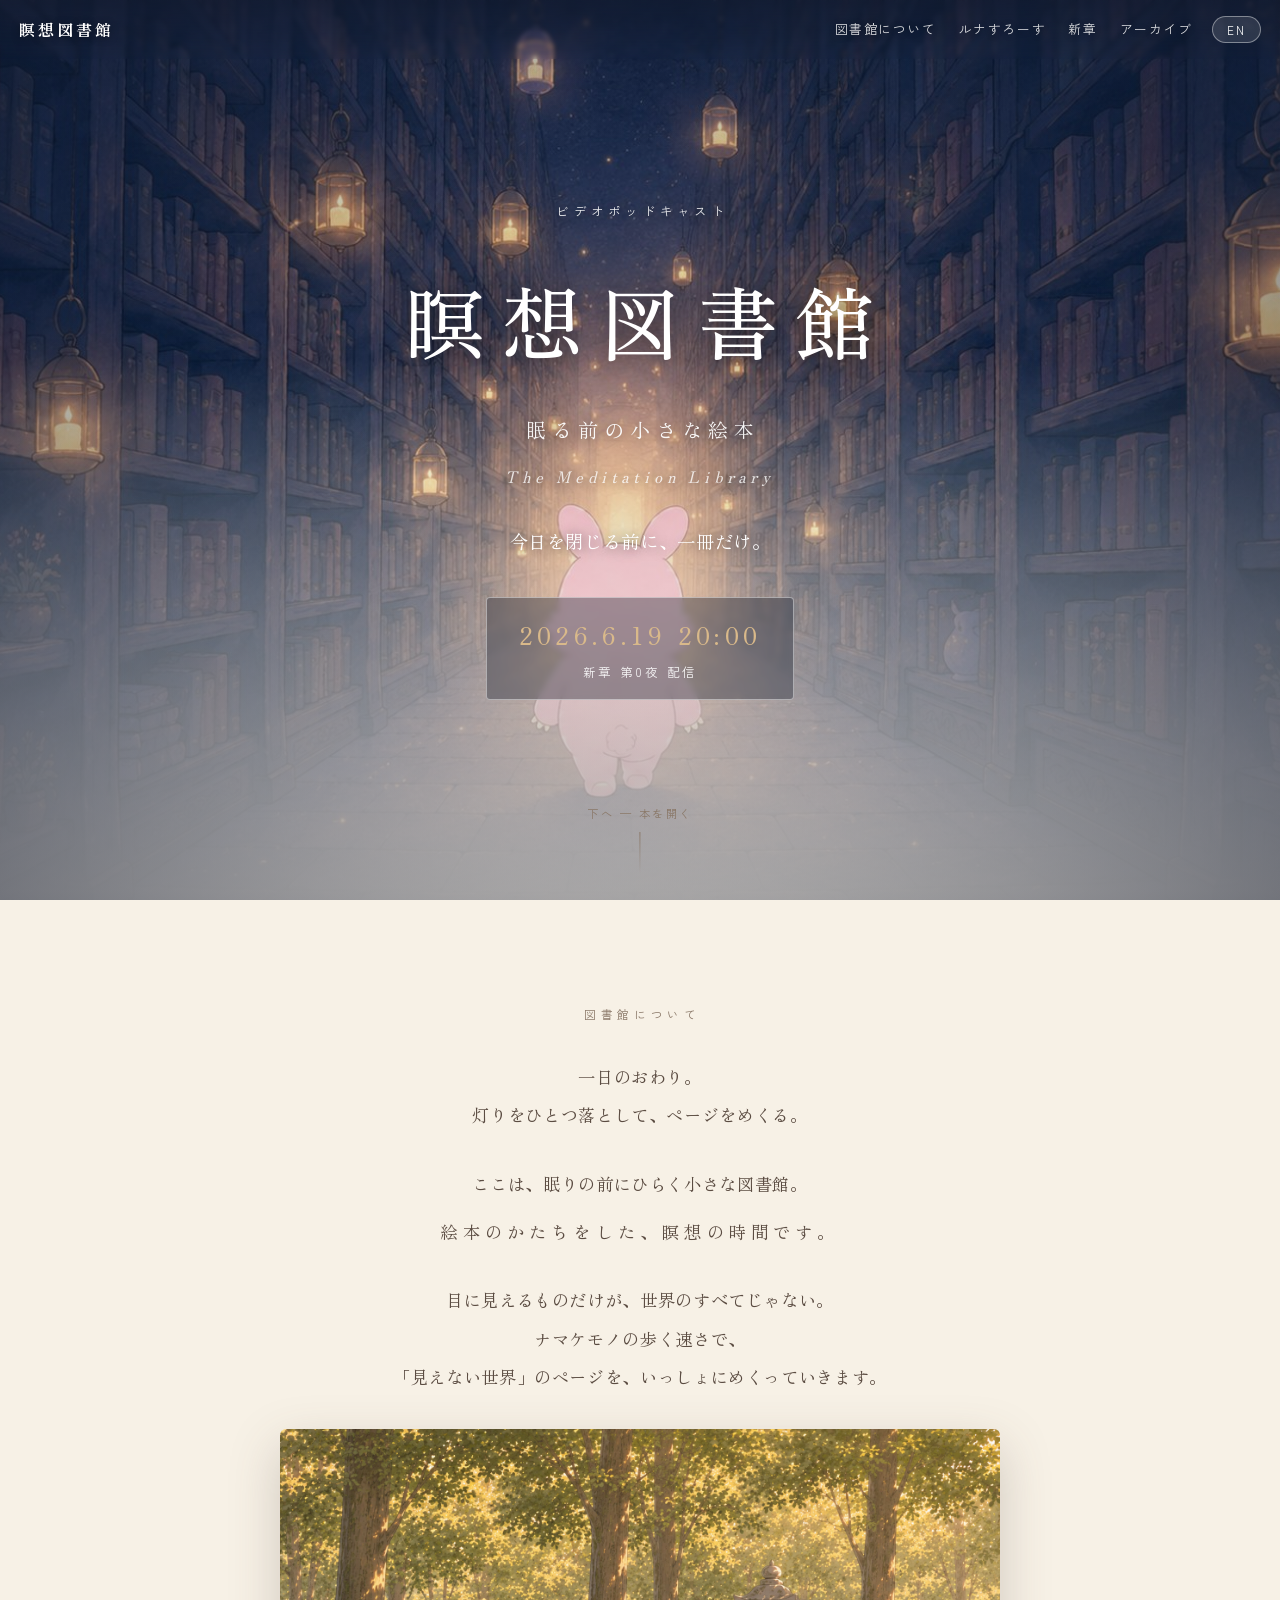
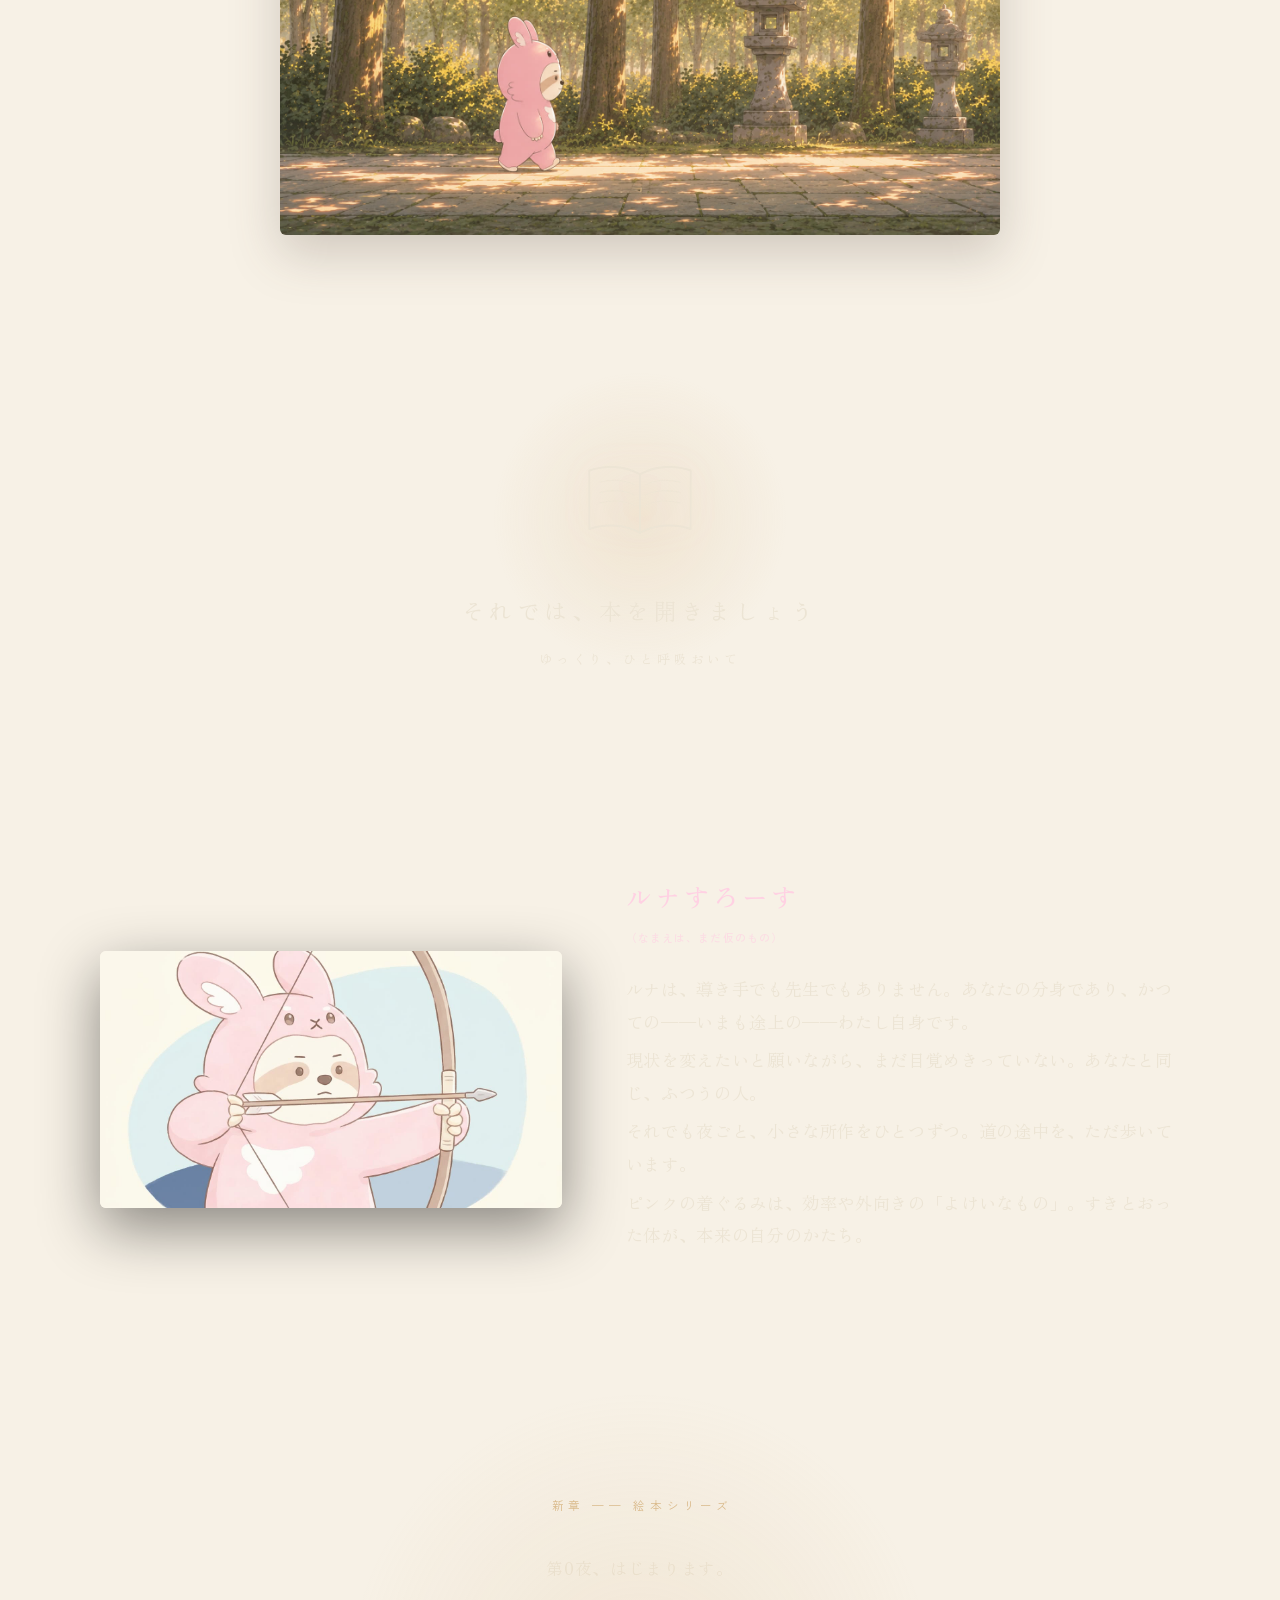
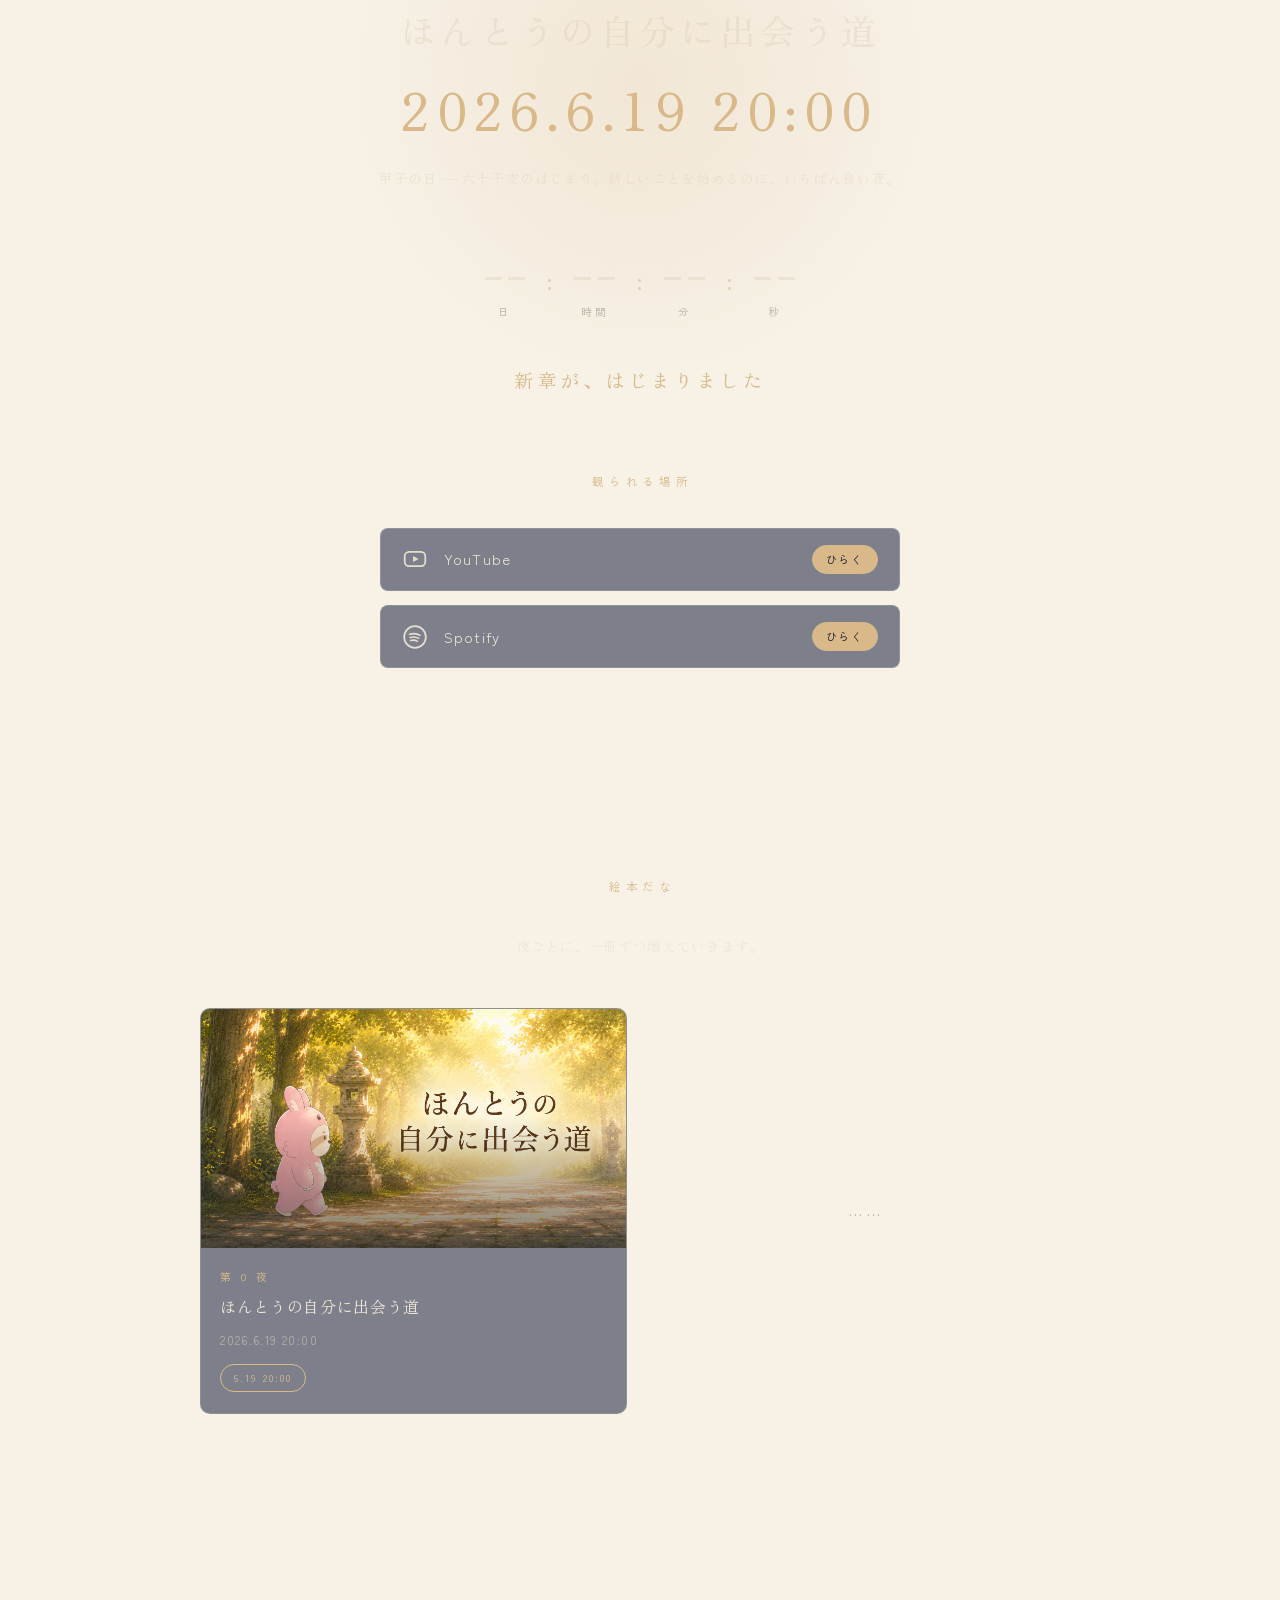
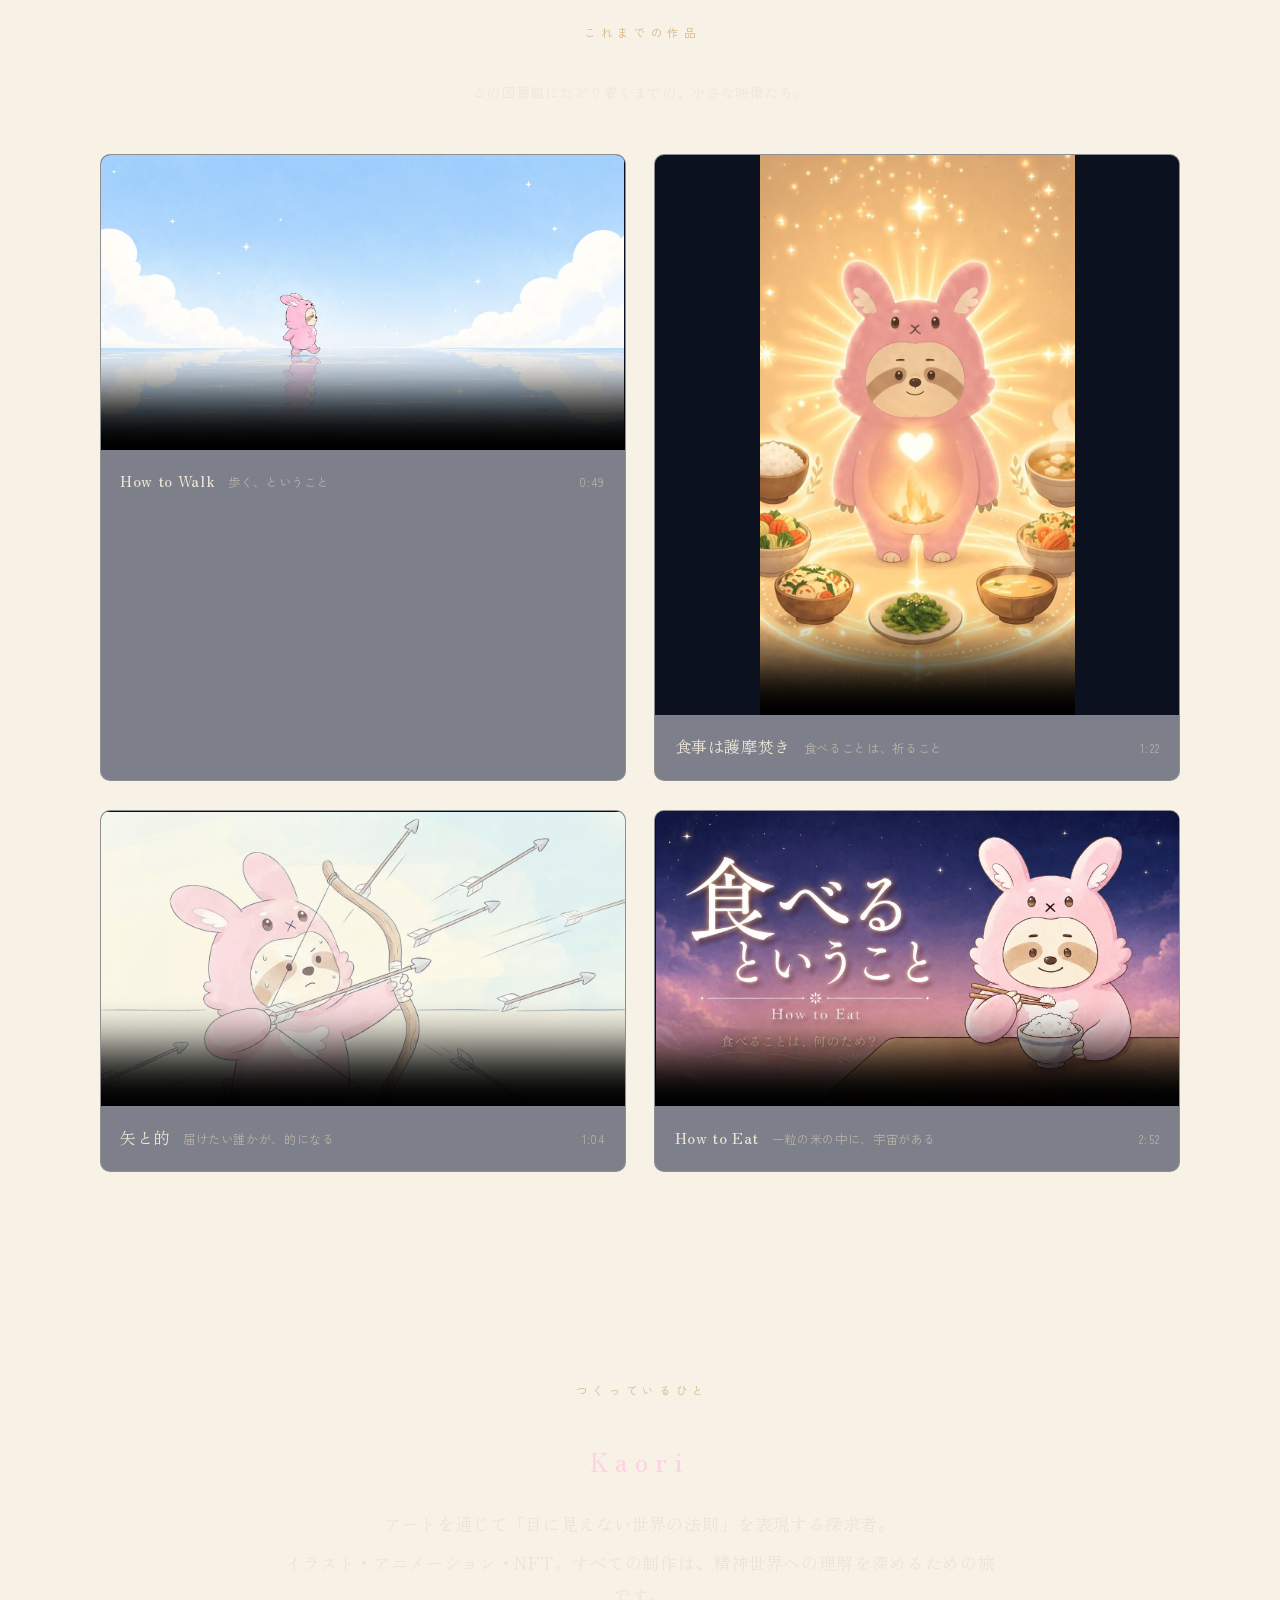
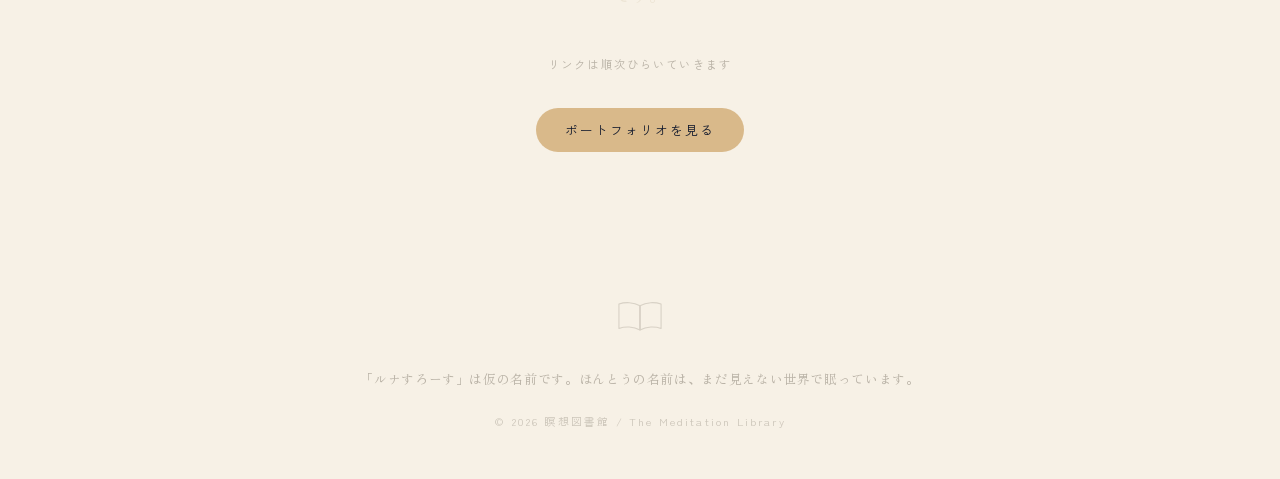
==== index.html @ 71b9da8c "第0夜に変更、ルナの肩書き廃止と紹介文を刷新" ====
<!DOCTYPE html>
<html lang="ja">
<head>
<meta charset="UTF-8">
<meta name="viewport" content="width=device-width, initial-scale=1.0">
<title>瞑想図書館 ── 眠る前の小さな絵本 | The Meditation Library</title>
<meta name="description" content="今日を閉じる前に、一冊だけ。眠りの前にひらく、絵本のかたちをした瞑想の時間。ナマケモノの歩く速さで「見えない世界」のページをめくるビデオポッドキャスト。新章 第0夜「ほんとうの自分に出会う道」2026.6.19 20:00 配信。">
<meta property="og:title" content="瞑想図書館 ── 眠る前の小さな絵本">
<meta property="og:description" content="今日を閉じる前に、一冊だけ。新章 第0夜「ほんとうの自分に出会う道」2026.6.19 20:00 配信。">
<meta property="og:image" content="https://meditation-library.pages.dev/assets/img/og_card.png">
<meta property="og:url" content="https://meditation-library.pages.dev/">
<meta property="og:type" content="website">
<meta name="twitter:card" content="summary_large_image">
<meta name="twitter:title" content="瞑想図書館 ── 眠る前の小さな絵本">
<meta name="twitter:description" content="今日を閉じる前に、一冊だけ。新章 第0夜「ほんとうの自分に出会う道」2026.6.19 20:00 配信。">
<meta name="twitter:image" content="https://meditation-library.pages.dev/assets/img/og_card.png">
<link rel="icon" href="assets/img/favicon.svg" type="image/svg+xml">
<link rel="preconnect" href="https://fonts.googleapis.com">
<link rel="preconnect" href="https://fonts.gstatic.com" crossorigin>
<link href="https://fonts.googleapis.com/css2?family=Zen+Old+Mincho:wght@400;500;700&family=Zen+Kaku+Gothic+New:wght@300;400;500&display=swap" rel="stylesheet">
<link rel="stylesheet" href="assets/css/style.css">
</head>
<body data-lang="ja">

<!-- 星空レイヤー（夜が深まるほど現れる） -->
<div class="stars" aria-hidden="true"></div>

<!-- ヘッダー -->
<header class="site-header">
  <a class="brand" href="#top">瞑想図書館</a>
  <nav class="nav">
    <a href="#concept" data-i18n="nav.concept">図書館について</a>
    <a href="#luna" data-i18n="nav.luna">ルナすろーす</a>
    <a href="#premiere" data-i18n="nav.shincho">新章</a>
    <a href="#archive" data-i18n="nav.archive">アーカイブ</a>
  </nav>
  <button class="lang-toggle" id="langToggle" data-i18n="lang.toggle">EN</button>
</header>

<main id="top">

  <!-- ═══════════ ヒーロー：図書館の扉 ═══════════ -->
  <section class="hero" id="hero">
    <div class="hero-bg" id="heroBg"><!-- JSで生成（カバー画像 or 既存画像） --></div>
    <div class="hero-veil"></div>
    <div class="hero-inner">
      <p class="hero-kicker" data-i18n="hero.kicker">ビデオポッドキャスト</p>
      <h1 class="hero-title" data-i18n="hero.title">瞑想図書館</h1>
      <p class="hero-subtitle" data-i18n="hero.subtitle">眠る前の小さな絵本</p>
      <p class="hero-en">The Meditation Library</p>
      <p class="hero-tagline" data-i18n="hero.tagline">今日を閉じる前に、一冊だけ。</p>
      <p class="hero-premiere">
        <span class="hero-date" id="heroDate">2026.6.19 20:00</span>
        <span class="hero-ep" data-i18n="hero.ep">新章 第0夜 配信</span>
      </p>
    </div>
    <a class="scroll-cue" href="#concept">
      <span data-i18n="hero.scroll">下へ — 本を開く</span>
      <span class="scroll-line"></span>
    </a>
  </section>

  <!-- ═══════════ 図書館について（入り口） ═══════════ -->
  <section class="section concept" id="concept" data-zone="light">
    <div class="container narrow">
      <p class="kicker" data-i18n="concept.kicker">図書館について</p>
      <div class="poem reveal">
        <p data-i18n="concept.line1">一日のおわり。</p>
        <p data-i18n="concept.line2">灯りをひとつ落として、ページをめくる。</p>
      </div>
      <div class="poem reveal">
        <p data-i18n="concept.line3">ここは、眠りの前にひらく小さな図書館。</p>
        <p class="poem-em" data-i18n="concept.line4">絵本のかたちをした、瞑想の時間です。</p>
      </div>
      <div class="poem reveal">
        <p data-i18n="concept.line5">目に見えるものだけが、世界のすべてじゃない。</p>
        <p data-i18n="concept.line6">ナマケモノの歩く速さで、</p>
        <p data-i18n="concept.line7">「見えない世界」のページを、いっしょにめくっていきます。</p>
      </div>
      <figure class="concept-fig reveal">
        <img src="assets/img/world_light.jpg" alt="木漏れ日の参道を歩くルナすろーす" loading="lazy">
      </figure>
    </div>
  </section>

  <!-- ═══════════ 本を開く（演出） ═══════════ -->
  <section class="openbook" id="openbook" data-zone="dusk">
    <div class="openbook-glow" aria-hidden="true"></div>
    <svg class="openbook-icon" viewBox="0 0 200 150" aria-hidden="true">
      <!-- 開いた本 -->
      <path d="M100 36 C76 22 44 22 22 30 L22 120 C44 112 76 112 100 126 Z"
            fill="none" stroke="currentColor" stroke-width="3" stroke-linejoin="round"/>
      <path d="M100 36 C124 22 156 22 178 30 L178 120 C156 112 124 112 100 126 Z"
            fill="none" stroke="currentColor" stroke-width="3" stroke-linejoin="round"/>
      <line x1="100" y1="36" x2="100" y2="126" stroke="currentColor" stroke-width="3"/>
      <!-- ページの行 -->
      <path d="M38 48 C58 43 76 44 92 52 M38 64 C58 59 76 60 92 68 M38 80 C58 75 76 76 92 84"
            fill="none" stroke="currentColor" stroke-width="1.6" stroke-linecap="round" opacity=".55"/>
      <path d="M162 48 C142 43 124 44 108 52 M162 64 C142 59 124 60 108 68 M162 80 C142 75 124 76 108 84"
            fill="none" stroke="currentColor" stroke-width="1.6" stroke-linecap="round" opacity=".55"/>
    </svg>
    <p class="openbook-line reveal" data-i18n="openbook.line">それでは、本を開きましょう</p>
    <p class="openbook-sub reveal" data-i18n="openbook.sub">ゆっくり、ひと呼吸おいて</p>
  </section>

  <!-- ═══════════ ルナすろーす（紹介） ═══════════ -->
  <section class="section luna" id="luna" data-zone="dusk">
    <div class="container split">
      <figure class="luna-fig reveal">
        <img src="assets/img/luna_closeup.jpg" alt="ルナすろーす" loading="lazy">
      </figure>
      <div class="luna-text">
        <h2 class="h2">
          <span data-i18n="luna.name">ルナすろーす</span>
          <small class="name-note" data-i18n="luna.note">（なまえは、まだ仮のもの）</small>
        </h2>
        <div class="poem reveal">
          <p data-i18n="luna.body1">ピンクのうさぎの着ぐるみを着た、ナマケモノ。</p>
          <p data-i18n="luna.body2">ゆっくり歩いて、ゆっくり読んで、ゆっくり気づく。</p>
          <p data-i18n="luna.body3">急がないから、見えてくるものがある。</p>
          <p data-i18n="luna.body4">月のひかりのような声で、眠りの前の一冊を読み聞かせます。</p>
        </div>
      </div>
    </div>
  </section>

  <!-- ═══════════ 新章 ── 絵本シリーズ（カウントダウン） ═══════════ -->
  <section class="section premiere" id="premiere" data-zone="night">
    <div class="premiere-glow" aria-hidden="true"></div>
    <div class="container narrow center">
      <p class="kicker gold" data-i18n="premiere.kicker">新章 ── 絵本シリーズ</p>
      <p class="premiere-lead reveal" data-i18n="premiere.lead">第0夜、はじまります。</p>
      <h2 class="premiere-eptitle" id="premiereEpTitle">ほんとうの自分に出会う道</h2>
      <p class="premiere-date" id="premiereDate">2026.6.19 20:00</p>
      <p class="premiere-note reveal" data-i18n="premiere.note">甲子の日 — 六十干支のはじまり。新しいことを始めるのに、いちばん良い夜。</p>

      <div class="countdown" id="countdown" role="timer">
        <div class="cd-unit"><span class="cd-num" id="cdDays">--</span><span class="cd-label" data-i18n="cd.days">日</span></div>
        <div class="cd-sep">:</div>
        <div class="cd-unit"><span class="cd-num" id="cdHours">--</span><span class="cd-label" data-i18n="cd.hours">時間</span></div>
        <div class="cd-sep">:</div>
        <div class="cd-unit"><span class="cd-num" id="cdMins">--</span><span class="cd-label" data-i18n="cd.mins">分</span></div>
        <div class="cd-sep">:</div>
        <div class="cd-unit"><span class="cd-num" id="cdSecs">--</span><span class="cd-label" data-i18n="cd.secs">秒</span></div>
      </div>
      <p class="premiere-live" id="premiereLive" data-i18n="premiere.live" hidden>新章が、はじまりました</p>

      <!-- 観られる場所 -->
      <p class="kicker gold listen-kicker" data-i18n="listen.kicker">観られる場所</p>
      <div class="listen-grid" id="listenGrid"><!-- JSで生成 --></div>
    </div>
  </section>

  <!-- ═══════════ 絵本だな ═══════════ -->
  <section class="section episodes" id="episodes" data-zone="night">
    <div class="container">
      <p class="kicker gold" data-i18n="episodes.kicker">絵本だな</p>
      <p class="section-note" data-i18n="episodes.note">夜ごとに、一冊ずつ増えていきます。</p>
      <div class="episode-grid" id="episodeGrid"><!-- JSで生成 --></div>
    </div>
  </section>

  <!-- ═══════════ これまでの作品（アーカイブ） ═══════════ -->
  <section class="section showreel" id="archive" data-zone="night">
    <div class="container">
      <p class="kicker gold" data-i18n="archive.kicker">これまでの作品</p>
      <p class="section-note" data-i18n="archive.note">この図書館にたどり着くまでの、小さな映像たち。</p>
      <div class="reel-grid" id="reelGrid"><!-- JSで生成 --></div>
    </div>
  </section>

  <!-- ═══════════ クリエイター＆通知 ═══════════ -->
  <section class="section creator" id="creator" data-zone="night">
    <div class="container narrow center">
      <p class="kicker gold" data-i18n="creator.kicker">つくっているひと</p>
      <h2 class="h2" data-i18n="creator.name">Kaori</h2>
      <div class="poem reveal">
        <p data-i18n="creator.body1">アートを通じて「目に見えない世界の法則」を表現する探求者。</p>
        <p data-i18n="creator.body2">イラスト・アニメーション・NFT。すべての制作は、精神世界への理解を深めるための旅です。</p>
      </div>
      <div class="creator-links" id="creatorLinks"><!-- JSで生成 --></div>
      <p class="portfolio-wrap"><a class="portfolio-link" id="portfolioLink" hidden target="_blank" rel="noopener" data-i18n="creator.portfolio">ポートフォリオを見る</a></p>

      <!-- メール登録フォーム：formActionが未設定のため現在は非表示。
           復活させるときは下の hidden を外し、config.js の formAction にURLを入れる -->
      <div class="notify" id="notify" hidden>
        <p class="kicker gold" data-i18n="notify.kicker">新章のはじまりを、お知らせします</p>
        <p class="notify-body" data-i18n="notify.body">6.19の配信を、静かにお知らせします。</p>
        <form class="notify-form" id="notifyForm">
          <input type="email" id="notifyEmail" name="email" required data-i18n-placeholder="notify.placeholder" placeholder="メールアドレス">
          <button type="submit" data-i18n="notify.submit">登録する</button>
        </form>
        <p class="notify-msg" id="notifyMsg" hidden></p>
      </div>
    </div>
  </section>

</main>

<footer class="site-footer" data-zone="night">
  <svg class="footer-book" viewBox="0 0 200 150" aria-hidden="true">
    <path d="M100 36 C76 22 44 22 22 30 L22 120 C44 112 76 112 100 126 Z" fill="none" stroke="currentColor" stroke-width="4" stroke-linejoin="round"/>
    <path d="M100 36 C124 22 156 22 178 30 L178 120 C156 112 124 112 100 126 Z" fill="none" stroke="currentColor" stroke-width="4" stroke-linejoin="round"/>
    <line x1="100" y1="36" x2="100" y2="126" stroke="currentColor" stroke-width="4"/>
  </svg>
  <p class="footer-note" data-i18n="footer.note">「ルナすろーす」は仮の名前です。ほんとうの名前は、まだ見えない世界で眠っています。</p>
  <p class="footer-copy">© 2026 瞑想図書館 / The Meditation Library</p>
</footer>

<script src="assets/js/config.js"></script>
<script src="assets/js/i18n.js"></script>
<script src="assets/js/main.js"></script>
</body>
</html>
---- assets/css/style.css ----
/* =========================================================
   瞑想図書館 ── 眠る前の小さな絵本 / The Meditation Library
   テーマ：「昼の図書館 → 本を開く → 眠りの夜へ」
   スクロールとともに、生成り → 夕暮れ → 深い夜へ
   ========================================================= */

:root {
  /* 見える世界 */
  --cream: #f7f1e6;
  --ink: #5b4c42;
  --ink-soft: #8a7868;
  /* 夕暮れ（結界の狭間） */
  --dusk: #6e5a74;
  /* 見えない世界 */
  --night: #131a2d;
  --night-2: #1b2440;
  --moon: #ece4d4;
  --moon-soft: #b9b2a6;
  --gold: #d9b98a;
  --pink: #ffd1e3;
  --pink-deep: #e8a8bf;

  --serif: "Zen Old Mincho", "Hiragino Mincho ProN", serif;
  --sans: "Zen Kaku Gothic New", "Hiragino Kaku Gothic ProN", sans-serif;

  --night-amount: 0; /* JSが0→1で更新（星の濃さ） */
}

* { margin: 0; padding: 0; box-sizing: border-box; }
html { scroll-behavior: smooth; }

body {
  font-family: var(--sans);
  background: var(--cream); /* JSがスクロールで上書き */
  color: var(--ink);
  line-height: 1.9;
  letter-spacing: 0.04em;
  overflow-x: hidden;
  transition: color 0.6s ease;
}

img { max-width: 100%; display: block; }

/* ---------- 星空（夜が深まるほど現れる） ---------- */
.stars {
  position: fixed; inset: 0; pointer-events: none; z-index: 0;
  opacity: var(--night-amount);
  transition: opacity 0.4s linear;
  background-image:
    radial-gradient(1px 1px at 12% 22%, rgba(236,228,212,.9), transparent 60%),
    radial-gradient(1px 1px at 28% 64%, rgba(236,228,212,.6), transparent 60%),
    radial-gradient(1.5px 1.5px at 41% 15%, rgba(255,209,227,.7), transparent 60%),
    radial-gradient(1px 1px at 55% 48%, rgba(236,228,212,.8), transparent 60%),
    radial-gradient(1px 1px at 63% 81%, rgba(236,228,212,.5), transparent 60%),
    radial-gradient(1.5px 1.5px at 72% 30%, rgba(217,185,138,.8), transparent 60%),
    radial-gradient(1px 1px at 84% 60%, rgba(236,228,212,.7), transparent 60%),
    radial-gradient(1px 1px at 91% 12%, rgba(236,228,212,.6), transparent 60%),
    radial-gradient(1.2px 1.2px at 7% 85%, rgba(255,209,227,.5), transparent 60%),
    radial-gradient(1px 1px at 47% 92%, rgba(236,228,212,.6), transparent 60%);
  animation: twinkle 7s ease-in-out infinite alternate;
}
@keyframes twinkle { from { filter: brightness(.85);} to { filter: brightness(1.25);} }

/* ---------- ヘッダー ---------- */
.site-header {
  position: fixed; top: 0; left: 0; right: 0; z-index: 50;
  display: flex; align-items: center; gap: 1.2rem;
  padding: 0.9rem 1.2rem;
  background: linear-gradient(to bottom, rgba(19,26,45,.55), transparent);
  backdrop-filter: blur(2px);
}
.brand {
  font-family: var(--serif); font-weight: 700; font-size: 1rem;
  color: #fff; text-decoration: none; letter-spacing: .18em;
  text-shadow: 0 1px 8px rgba(0,0,0,.45);
}
.nav { display: none; gap: 1.4rem; margin-left: auto; }
.nav a {
  color: rgba(255,255,255,.85); text-decoration: none; font-size: .8rem;
  letter-spacing: .12em; text-shadow: 0 1px 6px rgba(0,0,0,.4);
}
.nav a:hover { color: var(--pink); }
.lang-toggle {
  margin-left: auto;
  font-family: var(--sans); font-size: .72rem; letter-spacing: .14em;
  color: #fff; background: rgba(255,255,255,.12);
  border: 1px solid rgba(255,255,255,.4); border-radius: 999px;
  padding: .3rem .9rem; cursor: pointer;
}
.lang-toggle:hover { background: rgba(255,255,255,.25); }
@media (min-width: 760px) {
  .nav { display: flex; }
  .lang-toggle { margin-left: 0; }
}

/* ---------- ヒーロー ---------- */
.hero {
  position: relative; min-height: 100svh;
  display: flex; align-items: center; justify-content: center;
  text-align: center; overflow: hidden;
}
.hero-bg { position: absolute; inset: 0; }
.hero-slide {
  position: absolute; inset: 0; width: 100%; height: 100%;
  object-fit: cover; object-position: center;
  opacity: 0;
  transition: opacity 3.4s ease; /* ゆっくり溶けるフェード */
  transform: scale(1.02);
  animation: heroZoom 22s ease-in-out infinite alternate;
}
.hero-slide.is-active { opacity: 1; }
@keyframes heroZoom { from { transform: scale(1.02);} to { transform: scale(1.09);} }
.hero-veil {
  position: absolute; inset: 0;
  background:
    radial-gradient(ellipse at center 42%, rgba(19,26,45,0) 30%, rgba(19,26,45,.55) 100%),
    linear-gradient(to bottom, rgba(19,26,45,.25), rgba(19,26,45,.1) 40%, rgba(247,241,230,.92) 99%);
}
.hero-inner { position: relative; z-index: 2; padding: 0 1.5rem; color: #fff; }
.hero-kicker {
  font-size: .78rem; letter-spacing: .42em; text-indent: .42em;
  color: rgba(255,255,255,.92); text-shadow: 0 1px 10px rgba(0,0,0,.5);
  margin-bottom: 1.2rem;
}
.hero-title {
  font-family: var(--serif); font-weight: 500;
  font-size: clamp(2.6rem, 9vw, 5rem);
  letter-spacing: .22em; text-indent: .22em;
  text-shadow: 0 2px 24px rgba(0,0,0,.55);
}
.hero-subtitle {
  font-family: var(--serif);
  font-size: clamp(.95rem, 3.2vw, 1.25rem);
  letter-spacing: .3em; text-indent: .3em;
  color: rgba(255,255,255,.95); margin-top: 1rem;
  text-shadow: 0 1px 12px rgba(0,0,0,.55);
}
.hero-en {
  font-family: var(--serif); font-style: italic;
  font-size: clamp(.8rem, 2.4vw, 1rem);
  letter-spacing: .3em; color: rgba(255,255,255,.8);
  margin-top: .8rem; text-shadow: 0 1px 10px rgba(0,0,0,.5);
}
.hero-tagline {
  font-family: var(--serif);
  font-size: clamp(.92rem, 3vw, 1.15rem);
  margin-top: 2rem; color: #fff;
  text-shadow: 0 1px 12px rgba(0,0,0,.6);
}
.hero-premiere {
  margin-top: 2.4rem; display: inline-flex; flex-direction: column; gap: .2rem;
  padding: .9rem 2rem; border: 1px solid rgba(255,255,255,.45); border-radius: 4px;
  background: rgba(19,26,45,.35); backdrop-filter: blur(3px);
}
.hero-date {
  font-family: var(--serif); font-size: 1.5rem; letter-spacing: .18em; color: var(--gold);
}
.hero-ep { font-size: .78rem; letter-spacing: .26em; color: rgba(255,255,255,.9); }
.scroll-cue {
  position: absolute; bottom: 1.6rem; left: 50%; transform: translateX(-50%);
  z-index: 2; text-decoration: none; color: var(--ink-soft);
  font-size: .7rem; letter-spacing: .22em;
  display: flex; flex-direction: column; align-items: center; gap: .5rem;
}
.scroll-line {
  width: 1px; height: 42px;
  background: linear-gradient(to bottom, var(--ink-soft), transparent);
  animation: cueDrop 2.2s ease-in-out infinite;
}
@keyframes cueDrop {
  0% { transform: scaleY(0); transform-origin: top; }
  55% { transform: scaleY(1); transform-origin: top; }
  100% { transform: scaleY(1); opacity: 0; }
}

/* ---------- 共通セクション ---------- */
.section { position: relative; z-index: 1; padding: 6.5rem 1.5rem; }
.container { max-width: 1080px; margin: 0 auto; }
.container.narrow { max-width: 720px; }
.center { text-align: center; }

.kicker {
  font-size: .72rem; letter-spacing: .4em; text-indent: .4em;
  color: var(--ink-soft); margin-bottom: 2.2rem; text-align: center;
}
.kicker.gold { color: var(--gold); }
.h2 { font-family: var(--serif); font-weight: 500; font-size: 1.6rem; letter-spacing: .12em; }
.name-note { display: block; font-family: var(--sans); font-size: .68rem; letter-spacing: .1em; color: inherit; opacity: .6; margin-top: .4rem; }

.poem { font-family: var(--serif); margin-bottom: 2.2rem; }
.poem p { margin-bottom: .35rem; font-size: clamp(.95rem, 2.6vw, 1.08rem); }
.poem-em { letter-spacing: .3em; margin-top: 1rem; }
.section-note {
  text-align: center; font-family: var(--serif); font-size: .88rem;
  opacity: .75; margin-bottom: 3rem;
}

/* スクロール出現 */
.reveal { opacity: 0; transform: translateY(22px); transition: opacity 1.1s ease, transform 1.1s ease; }
.reveal.in { opacity: 1; transform: none; }

/* ---------- コンセプト（見える世界） ---------- */
.concept { text-align: center; }
.concept-fig img {
  border-radius: 6px; margin: 1rem auto 0;
  box-shadow: 0 18px 50px rgba(91,76,66,.25);
}

/* ---------- 本を開く（演出） ---------- */
.openbook {
  position: relative; z-index: 1; text-align: center;
  padding: 7rem 1.5rem 6rem; color: var(--moon); overflow: hidden;
}
.openbook-icon {
  position: relative; z-index: 1;
  width: 130px; margin: 0 auto 2rem; color: currentColor; opacity: .92;
  filter: drop-shadow(0 0 18px rgba(255,209,227,.3));
  transform-origin: center;
  animation: bookBreath 6s ease-in-out infinite;
}
@keyframes bookBreath {
  0%, 100% { transform: translateY(0) scale(1); opacity: .85; }
  50% { transform: translateY(-6px) scale(1.03); opacity: 1; }
}
.openbook-glow {
  position: absolute; left: 50%; top: 42%;
  width: 320px; height: 320px; transform: translate(-50%, -50%);
  background: radial-gradient(circle, rgba(217,185,138,.22), transparent 65%);
  pointer-events: none;
  animation: glowPulse 5.5s ease-in-out infinite;
}
@keyframes glowPulse {
  0%, 100% { opacity: .5; transform: translate(-50%,-50%) scale(.9); }
  50% { opacity: 1; transform: translate(-50%,-50%) scale(1.1); }
}
.openbook-line {
  position: relative; z-index: 1;
  font-family: var(--serif); font-size: clamp(1.05rem, 3.6vw, 1.4rem);
  letter-spacing: .24em;
}
.openbook-sub {
  position: relative; z-index: 1;
  font-family: var(--serif); font-size: .8rem; letter-spacing: .3em;
  opacity: .65; margin-top: 1rem;
}

/* ---------- ルナすろーす ---------- */
.luna { color: var(--moon); }
.luna .kicker { color: var(--pink); text-align: left; text-indent: 0; }
.split {
  display: grid; gap: 2.5rem; align-items: center;
  grid-template-columns: 1fr;
}
@media (min-width: 820px) { .split { grid-template-columns: 5fr 6fr; gap: 4rem; } }
.luna-fig img {
  border-radius: 6px;
  box-shadow: 0 20px 60px rgba(0,0,0,.45);
}
.luna .h2 { color: var(--pink); margin-bottom: 1.6rem; }
@media (max-width: 819px) {
  .luna .kicker, .luna .h2 { text-align: center; }
  .luna-text { text-align: center; }
}

/* ---------- 配信予告 ---------- */
.premiere { color: var(--moon); overflow: hidden; }
.premiere-glow {
  position: absolute; left: 50%; top: 30%;
  width: min(640px, 100vw); aspect-ratio: 1; transform: translate(-50%, -50%);
  background: radial-gradient(circle, rgba(217,185,138,.18), transparent 65%);
  pointer-events: none;
}
.premiere-lead {
  font-family: var(--serif); font-size: clamp(.9rem, 2.8vw, 1.05rem);
  opacity: .85; margin-bottom: 1.2rem;
}
.premiere-eptitle {
  font-family: var(--serif); font-weight: 500;
  font-size: clamp(1.4rem, 5.2vw, 2.2rem); letter-spacing: .14em;
  color: var(--moon); line-height: 1.5; margin-bottom: 1.4rem;
}
.premiere-date {
  font-family: var(--serif); font-size: clamp(2rem, 8vw, 3.2rem);
  letter-spacing: .12em; color: var(--gold); line-height: 1.2;
}
.premiere-title {
  font-family: var(--serif); font-weight: 500;
  font-size: clamp(1.1rem, 3.6vw, 1.5rem); letter-spacing: .3em; margin-top: .4rem;
}
.premiere-note {
  font-family: var(--serif); font-size: .85rem; opacity: .8; margin-top: 1.6rem;
}
.countdown {
  display: flex; justify-content: center; align-items: baseline; gap: .6rem;
  margin: 3rem 0 1rem; flex-wrap: wrap;
}
.cd-unit { display: flex; flex-direction: column; align-items: center; min-width: 64px; }
.cd-num {
  font-family: var(--serif); font-size: clamp(2.2rem, 8vw, 3.4rem);
  color: var(--moon); line-height: 1;
  font-variant-numeric: tabular-nums;
}
.cd-label { font-size: .66rem; letter-spacing: .26em; color: var(--moon-soft); margin-top: .5rem; }
.cd-sep { font-family: var(--serif); font-size: 1.6rem; color: var(--gold); opacity: .6; }
.premiere-live {
  font-family: var(--serif); font-size: 1.2rem; letter-spacing: .2em;
  color: var(--gold); margin: 2.5rem 0;
}

/* 視聴先 */
.listen-kicker { margin-top: 4.5rem; }
.listen-grid {
  display: grid; gap: .9rem; max-width: 520px; margin: 0 auto;
}
.listen-card {
  display: flex; align-items: center; gap: 1rem;
  padding: 1rem 1.3rem; border-radius: 8px; text-align: left;
  border: 1px solid rgba(236,228,212,.18);
  background: rgba(27,36,64,.55); color: var(--moon);
  text-decoration: none; transition: border-color .3s, background .3s;
}
a.listen-card:hover { border-color: var(--gold); background: rgba(27,36,64,.85); }
.listen-card .icon { width: 26px; height: 26px; flex: none; opacity: .95; }
.listen-name { font-size: .92rem; letter-spacing: .08em; }
.listen-status {
  margin-left: auto; font-size: .68rem; letter-spacing: .18em;
  color: var(--moon-soft); border: 1px solid rgba(236,228,212,.25);
  border-radius: 999px; padding: .2rem .8rem; white-space: nowrap;
}
.listen-card.is-live .listen-status { color: var(--night); background: var(--gold); border-color: var(--gold); }

/* ---------- エピソード ---------- */
.episodes { color: var(--moon); }
.episode-grid {
  display: grid; gap: 1.6rem;
  grid-template-columns: repeat(auto-fill, minmax(min(280px, 100%), 1fr));
  max-width: 880px; margin: 0 auto;
}
.episode-card {
  border-radius: 10px; overflow: hidden;
  background: rgba(27,36,64,.55);
  border: 1px solid rgba(236,228,212,.14);
}
a.episode-card { text-decoration: none; color: inherit; display: block; transition: border-color .3s, transform .3s; }
a.episode-card:hover { border-color: var(--gold); transform: translateY(-3px); }
.episode-card .thumb { position: relative; aspect-ratio: 16/9; overflow: hidden; }
.episode-card .thumb img { width: 100%; height: 100%; object-fit: cover; }
.episode-card .thumb::after {
  content: ""; position: absolute; inset: 0;
  background: linear-gradient(to top, rgba(19,26,45,.55), transparent 55%);
}
.episode-meta { padding: 1.1rem 1.2rem 1.3rem; }
.episode-num { font-size: .68rem; letter-spacing: .3em; color: var(--gold); }
.episode-title { font-family: var(--serif); font-size: 1rem; margin-top: .3rem; }
.episode-date { font-size: .72rem; color: var(--moon-soft); margin-top: .5rem; letter-spacing: .12em; }
.episode-badge {
  display: inline-block; margin-top: .8rem;
  font-size: .66rem; letter-spacing: .2em;
  border: 1px solid var(--gold); color: var(--gold);
  border-radius: 999px; padding: .18rem .8rem;
}
.episode-card.is-live .episode-badge { background: var(--gold); color: var(--night); }
.episode-card.placeholder {
  display: flex; align-items: center; justify-content: center;
  min-height: 220px; border-style: dashed; background: transparent;
}
.episode-card.placeholder span {
  font-family: var(--serif); color: var(--moon-soft); letter-spacing: .3em; font-size: .85rem;
}

/* ---------- ショーリール ---------- */
.showreel { color: var(--moon); }
.reel-grid {
  display: grid; gap: 1.8rem;
  grid-template-columns: 1fr;
}
@media (min-width: 760px) { .reel-grid { grid-template-columns: 1fr 1fr; } }
.reel-card {
  border-radius: 10px; overflow: hidden;
  background: rgba(27,36,64,.55);
  border: 1px solid rgba(236,228,212,.14);
}
.reel-media {
  position: relative; background: #0c1120;
  display: flex; justify-content: center;
}
.reel-card video {
  width: 100%; display: block;
  aspect-ratio: 16/9; object-fit: contain; background: #0c1120;
}
.reel-card.vertical video {
  aspect-ratio: 9/16; width: auto; max-width: 100%;
  max-height: min(72vh, 560px);
}
.reel-meta {
  display: flex; align-items: baseline; gap: .8rem;
  padding: 1rem 1.2rem 1.2rem; flex-wrap: wrap;
}
.reel-title { font-family: var(--serif); font-size: 1rem; }
.reel-note { font-size: .76rem; color: var(--moon-soft); }
.reel-dur { margin-left: auto; font-size: .7rem; color: var(--moon-soft); letter-spacing: .1em; }

/* ---------- クリエイター＆通知 ---------- */
.creator { color: var(--moon); padding-bottom: 5rem; }
.creator .h2 { color: var(--pink); margin-bottom: 1.4rem; letter-spacing: .3em; }
.creator-links {
  display: flex; flex-wrap: wrap; justify-content: center; gap: .7rem;
  margin: 1rem 0 0;
}
.creator-links a {
  font-size: .76rem; letter-spacing: .14em; text-decoration: none;
  color: var(--moon); border: 1px solid rgba(236,228,212,.3);
  border-radius: 999px; padding: .42rem 1.2rem;
  transition: border-color .3s, color .3s;
}
.creator-links a:hover { border-color: var(--pink); color: var(--pink); }
.creator-links .links-note { font-size: .72rem; color: var(--moon-soft); letter-spacing: .1em; padding: .42rem 0; }

.portfolio-wrap { margin-top: 1.6rem; }
.portfolio-link {
  display: inline-block; text-decoration: none;
  font-size: .8rem; letter-spacing: .16em; color: var(--night);
  background: var(--gold); border-radius: 999px; padding: .6rem 1.8rem;
  transition: filter .3s;
}
.portfolio-link:hover { filter: brightness(1.1); }

.notify {
  margin-top: 5rem; padding: 2.4rem 1.6rem;
  border: 1px solid rgba(217,185,138,.35); border-radius: 12px;
  background: rgba(27,36,64,.45);
}
.notify .kicker { margin-bottom: 1rem; }
.notify-body { font-family: var(--serif); font-size: .88rem; opacity: .85; margin-bottom: 1.6rem; }
.notify-form {
  display: flex; gap: .6rem; max-width: 440px; margin: 0 auto; flex-wrap: wrap;
}
.notify-form input {
  flex: 1 1 220px; padding: .8rem 1.1rem;
  border-radius: 999px; border: 1px solid rgba(236,228,212,.35);
  background: rgba(19,26,45,.6); color: var(--moon);
  font-family: var(--sans); font-size: .85rem; outline: none;
}
.notify-form input:focus { border-color: var(--gold); }
.notify-form button {
  flex: 0 0 auto; padding: .8rem 1.7rem;
  border-radius: 999px; border: none; cursor: pointer;
  background: var(--gold); color: var(--night);
  font-family: var(--sans); font-size: .82rem; letter-spacing: .12em;
  transition: filter .3s;
}
.notify-form button:hover { filter: brightness(1.1); }
.notify-msg { margin-top: 1.1rem; font-size: .8rem; color: var(--pink); }

/* ---------- フッター ---------- */
.site-footer {
  position: relative; z-index: 1; text-align: center;
  padding: 4rem 1.5rem 3rem; color: var(--moon-soft);
}
.footer-book { width: 54px; margin: 0 auto 1.4rem; opacity: .5; color: var(--moon-soft); }
.footer-note { font-family: var(--serif); font-size: .8rem; margin-bottom: 1.2rem; }
.footer-copy { font-size: .68rem; letter-spacing: .2em; opacity: .7; }

/* ---------- アクセシビリティ ---------- */
@media (prefers-reduced-motion: reduce) {
  .hero-slide, .stars, .openbook-icon, .openbook-glow, .scroll-line { animation: none !important; }
  .reveal { transition: none; opacity: 1; transform: none; }
  html { scroll-behavior: auto; }
}
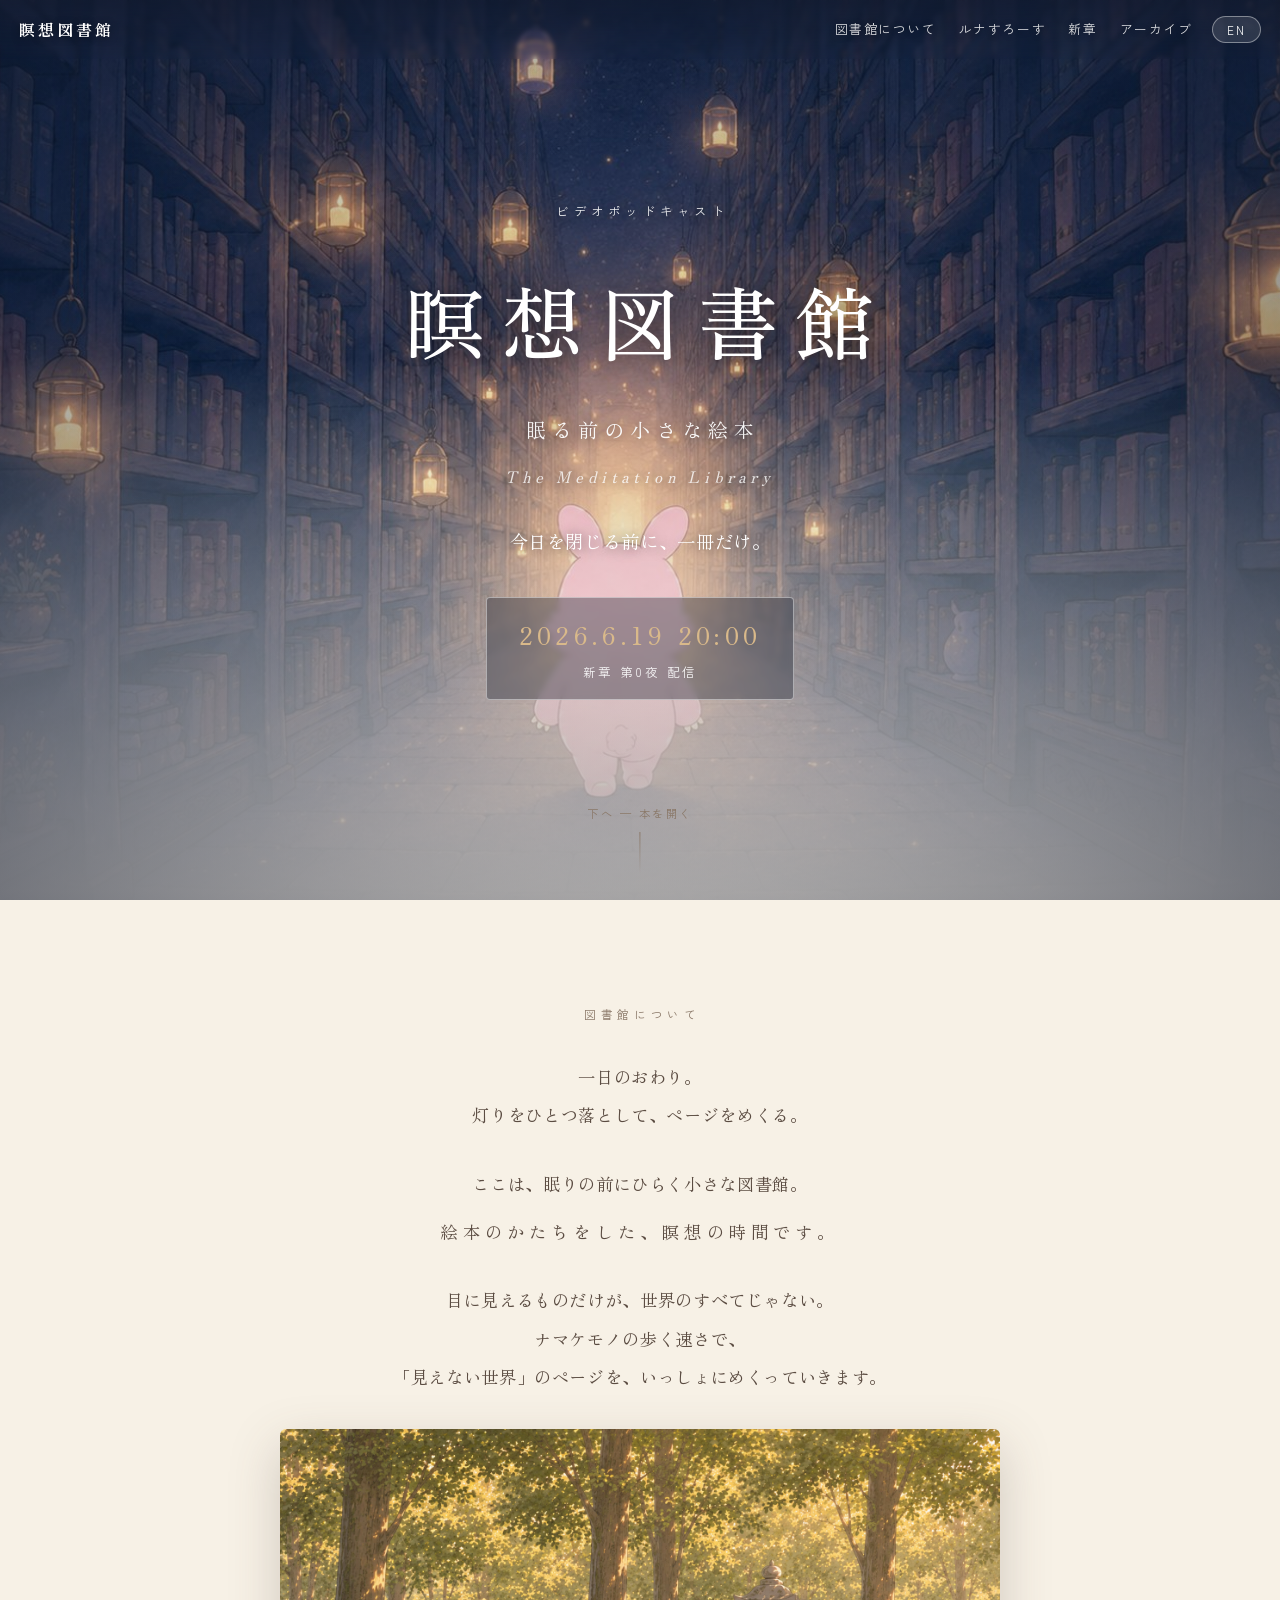
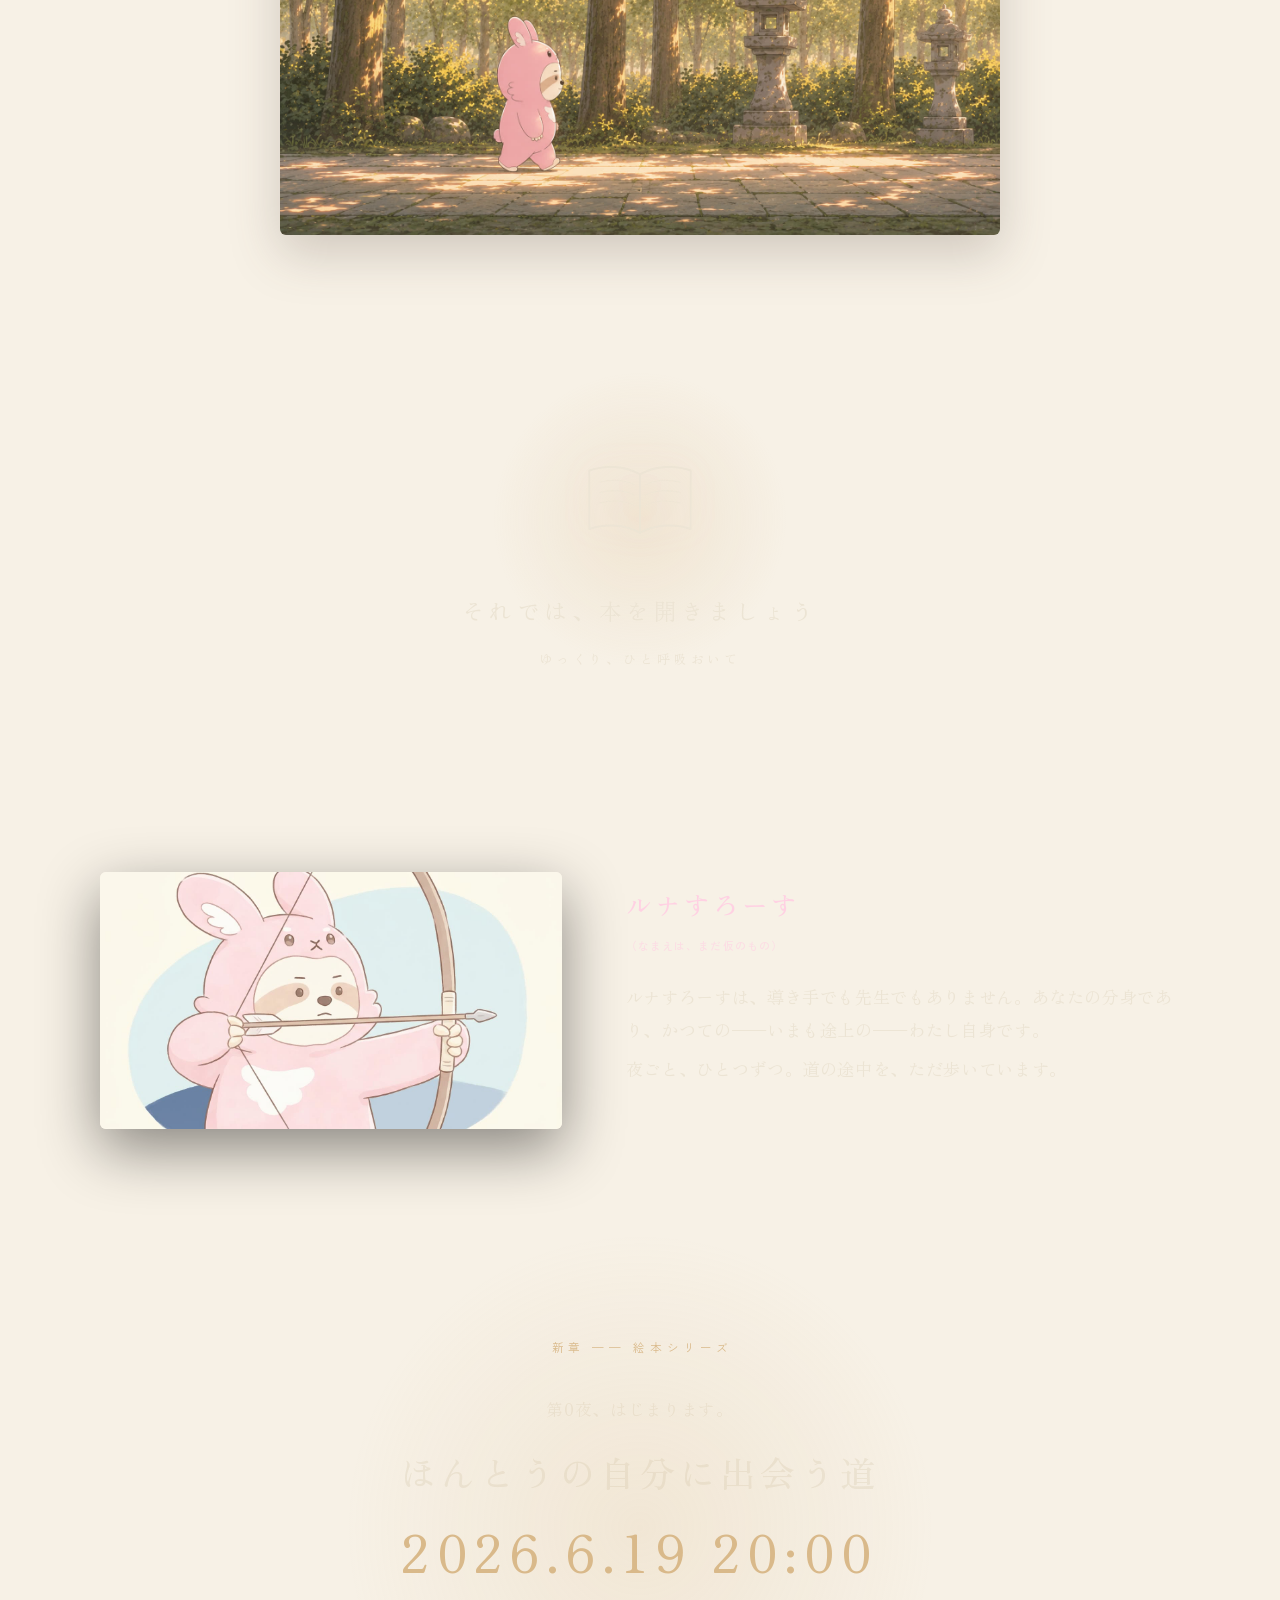
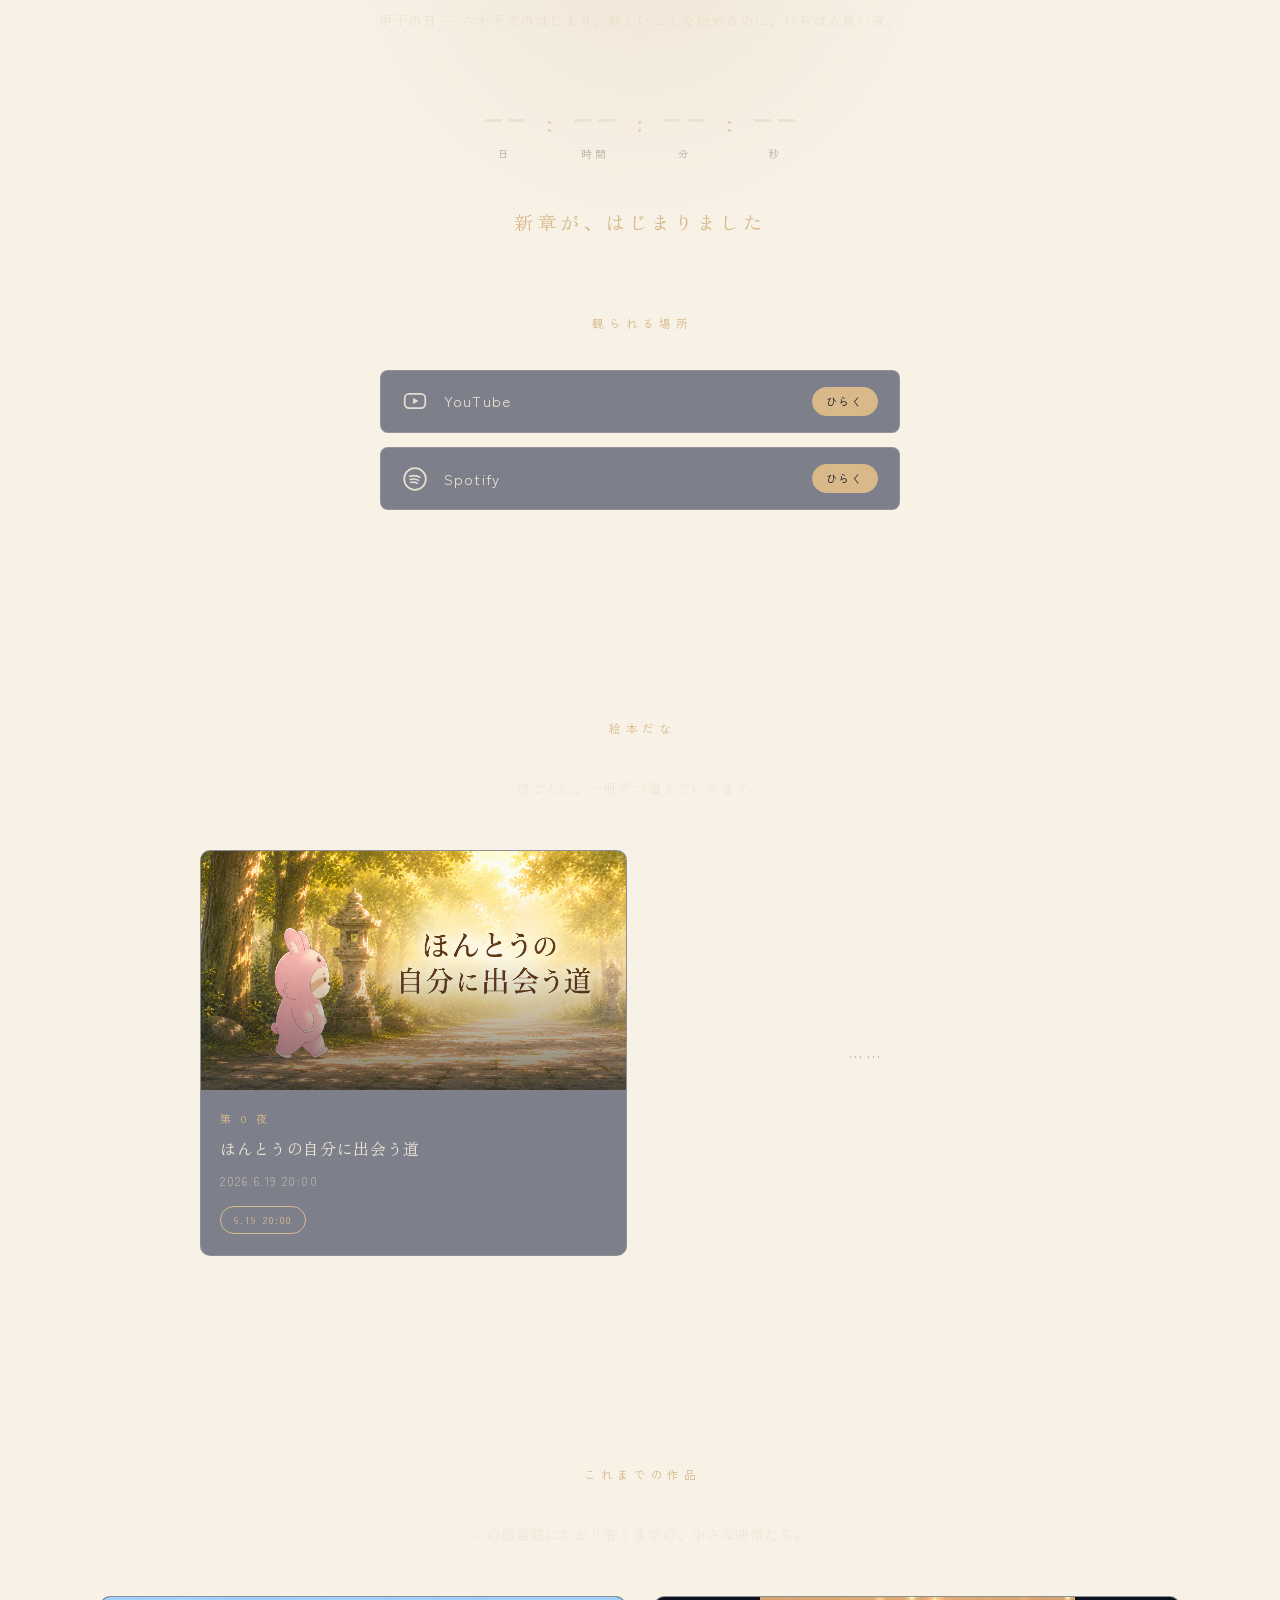
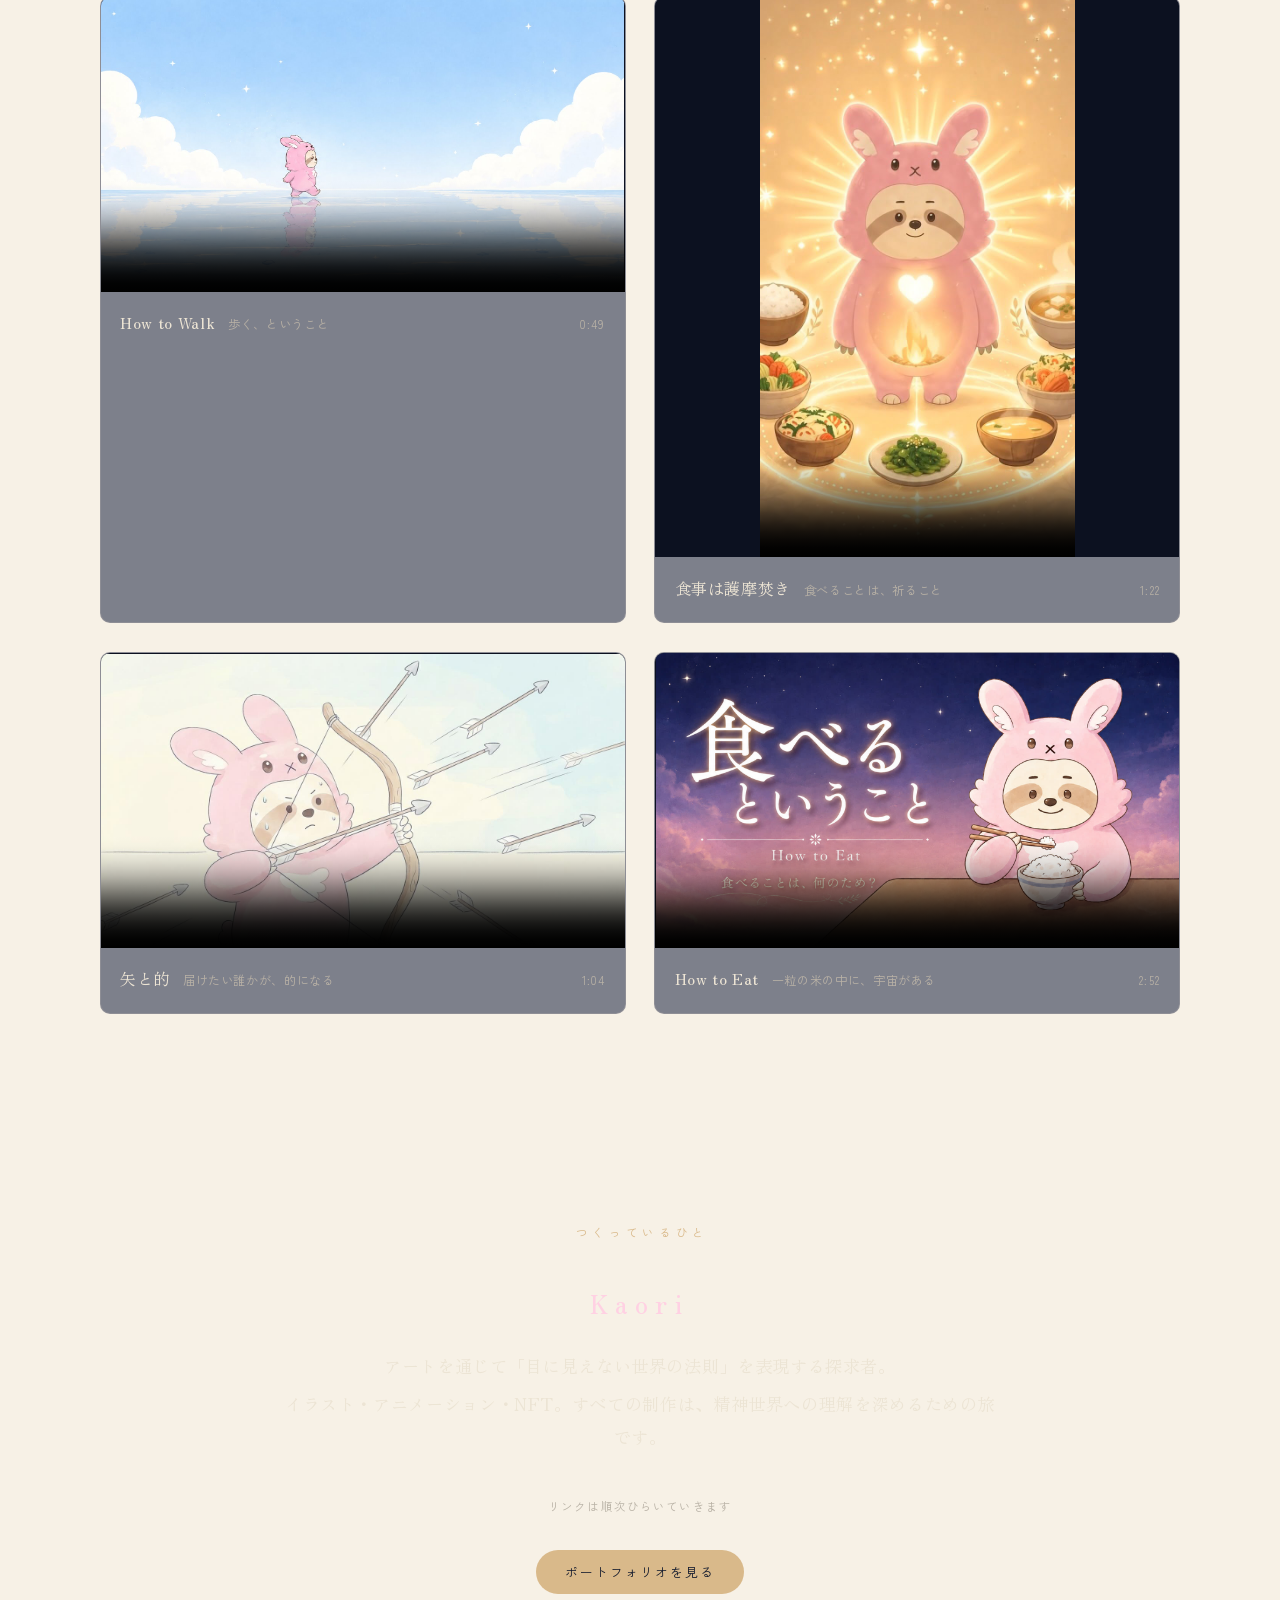
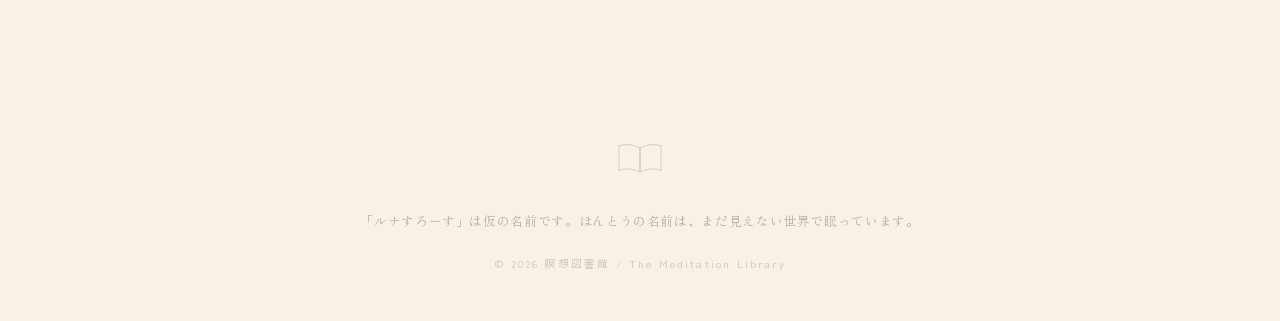
==== commit fbc5cc6c: "ルナのキャプションを修正（着ぐるみ表現を削除・簡潔化）" ====
--- a/index.html
+++ b/index.html
@@ -115,10 +115,8 @@
           <small class="name-note" data-i18n="luna.note">（なまえは、まだ仮のもの）</small>
         </h2>
         <div class="poem reveal">
-          <p data-i18n="luna.body1">ピンクのうさぎの着ぐるみを着た、ナマケモノ。</p>
-          <p data-i18n="luna.body2">ゆっくり歩いて、ゆっくり読んで、ゆっくり気づく。</p>
-          <p data-i18n="luna.body3">急がないから、見えてくるものがある。</p>
-          <p data-i18n="luna.body4">月のひかりのような声で、眠りの前の一冊を読み聞かせます。</p>
+          <p data-i18n="luna.body1">ルナすろーすは、導き手でも先生でもありません。あなたの分身であり、かつての——いまも途上の——わたし自身です。</p>
+          <p data-i18n="luna.body3">夜ごと、ひとつずつ。道の途中を、ただ歩いています。</p>
         </div>
       </div>
     </div>
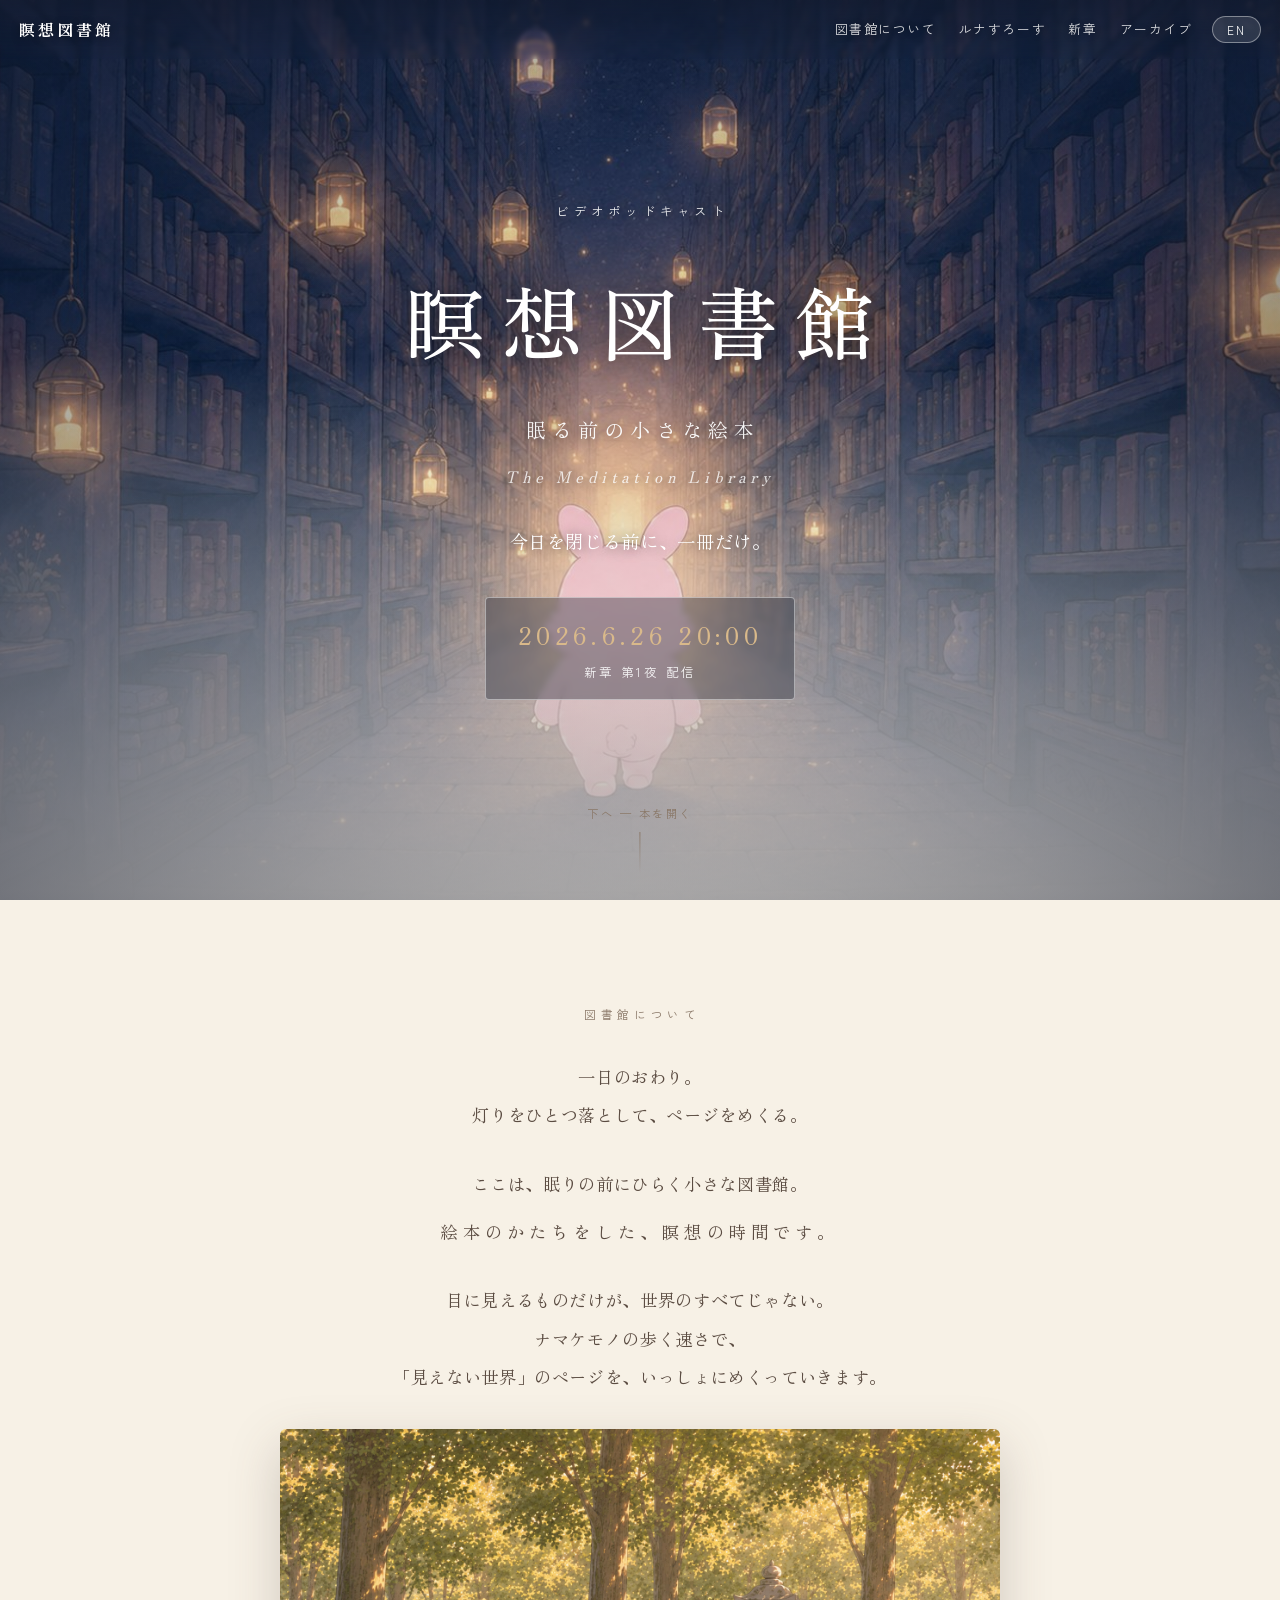
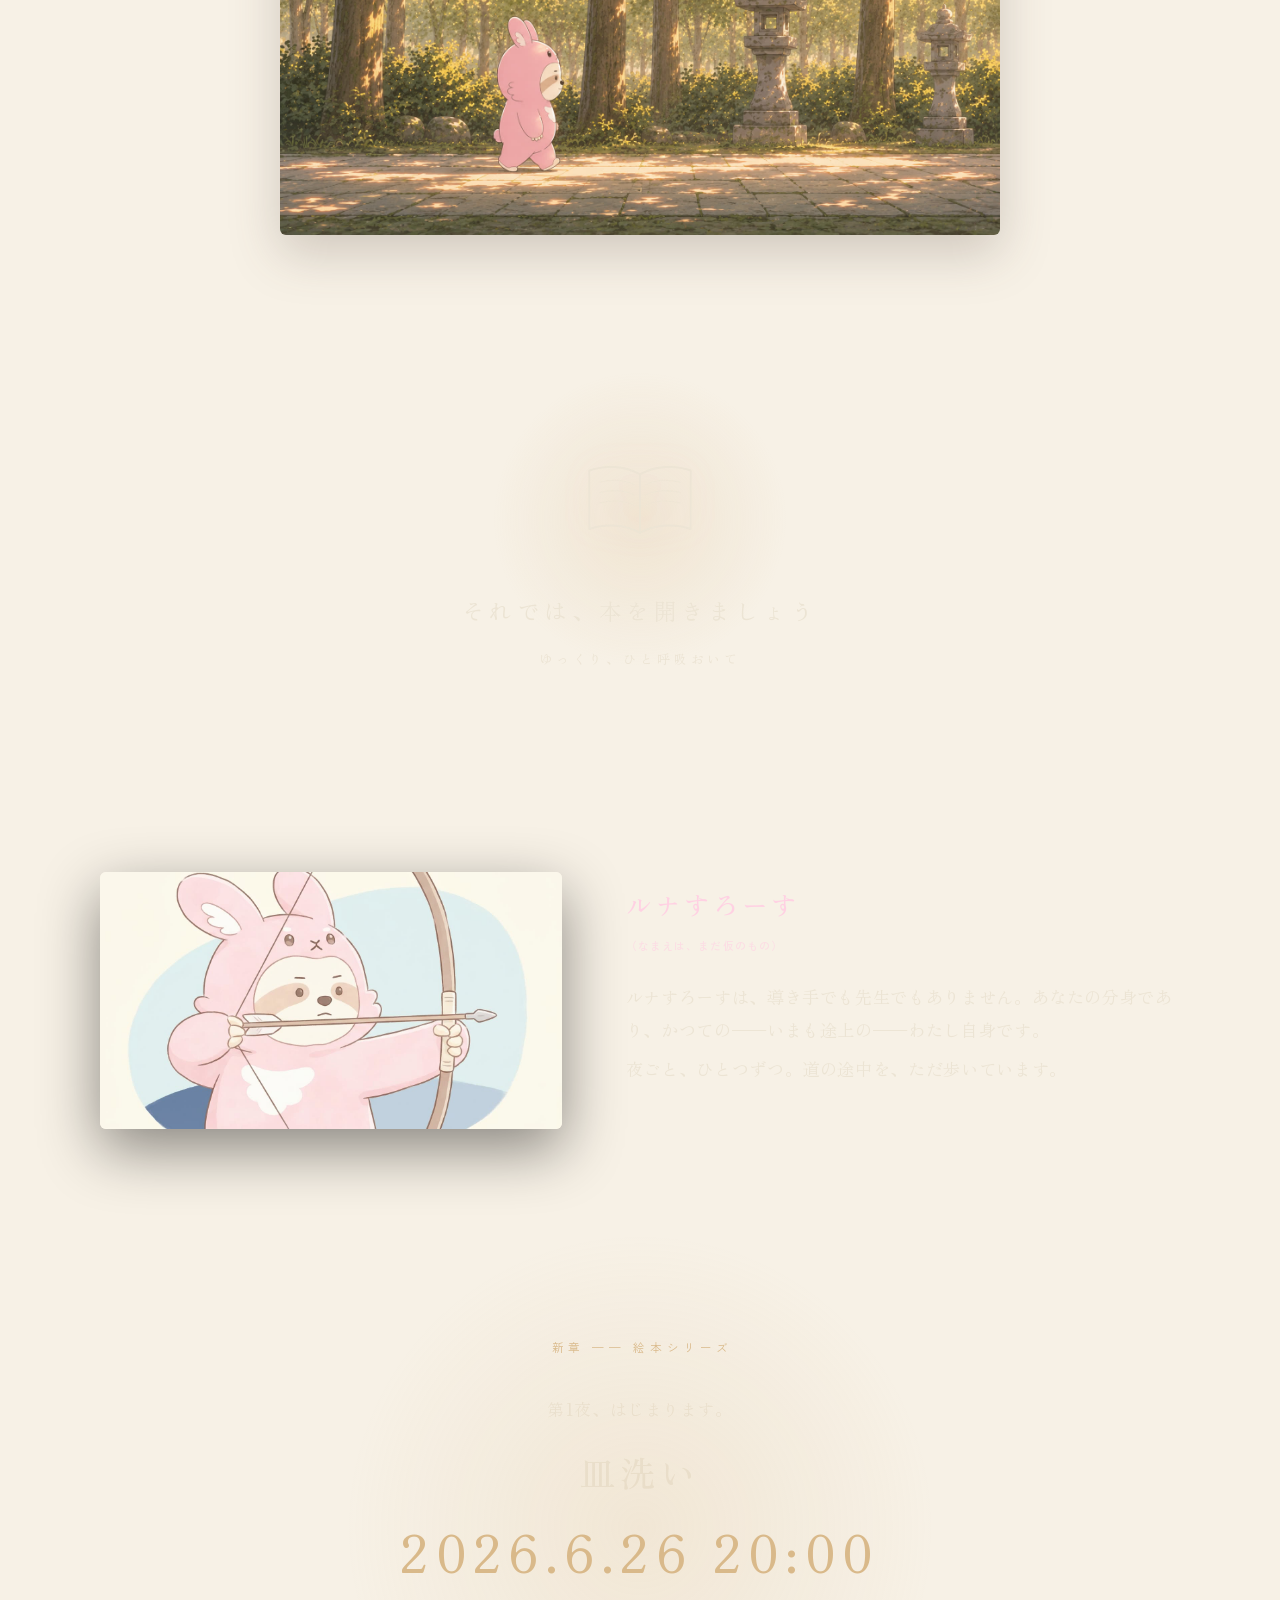
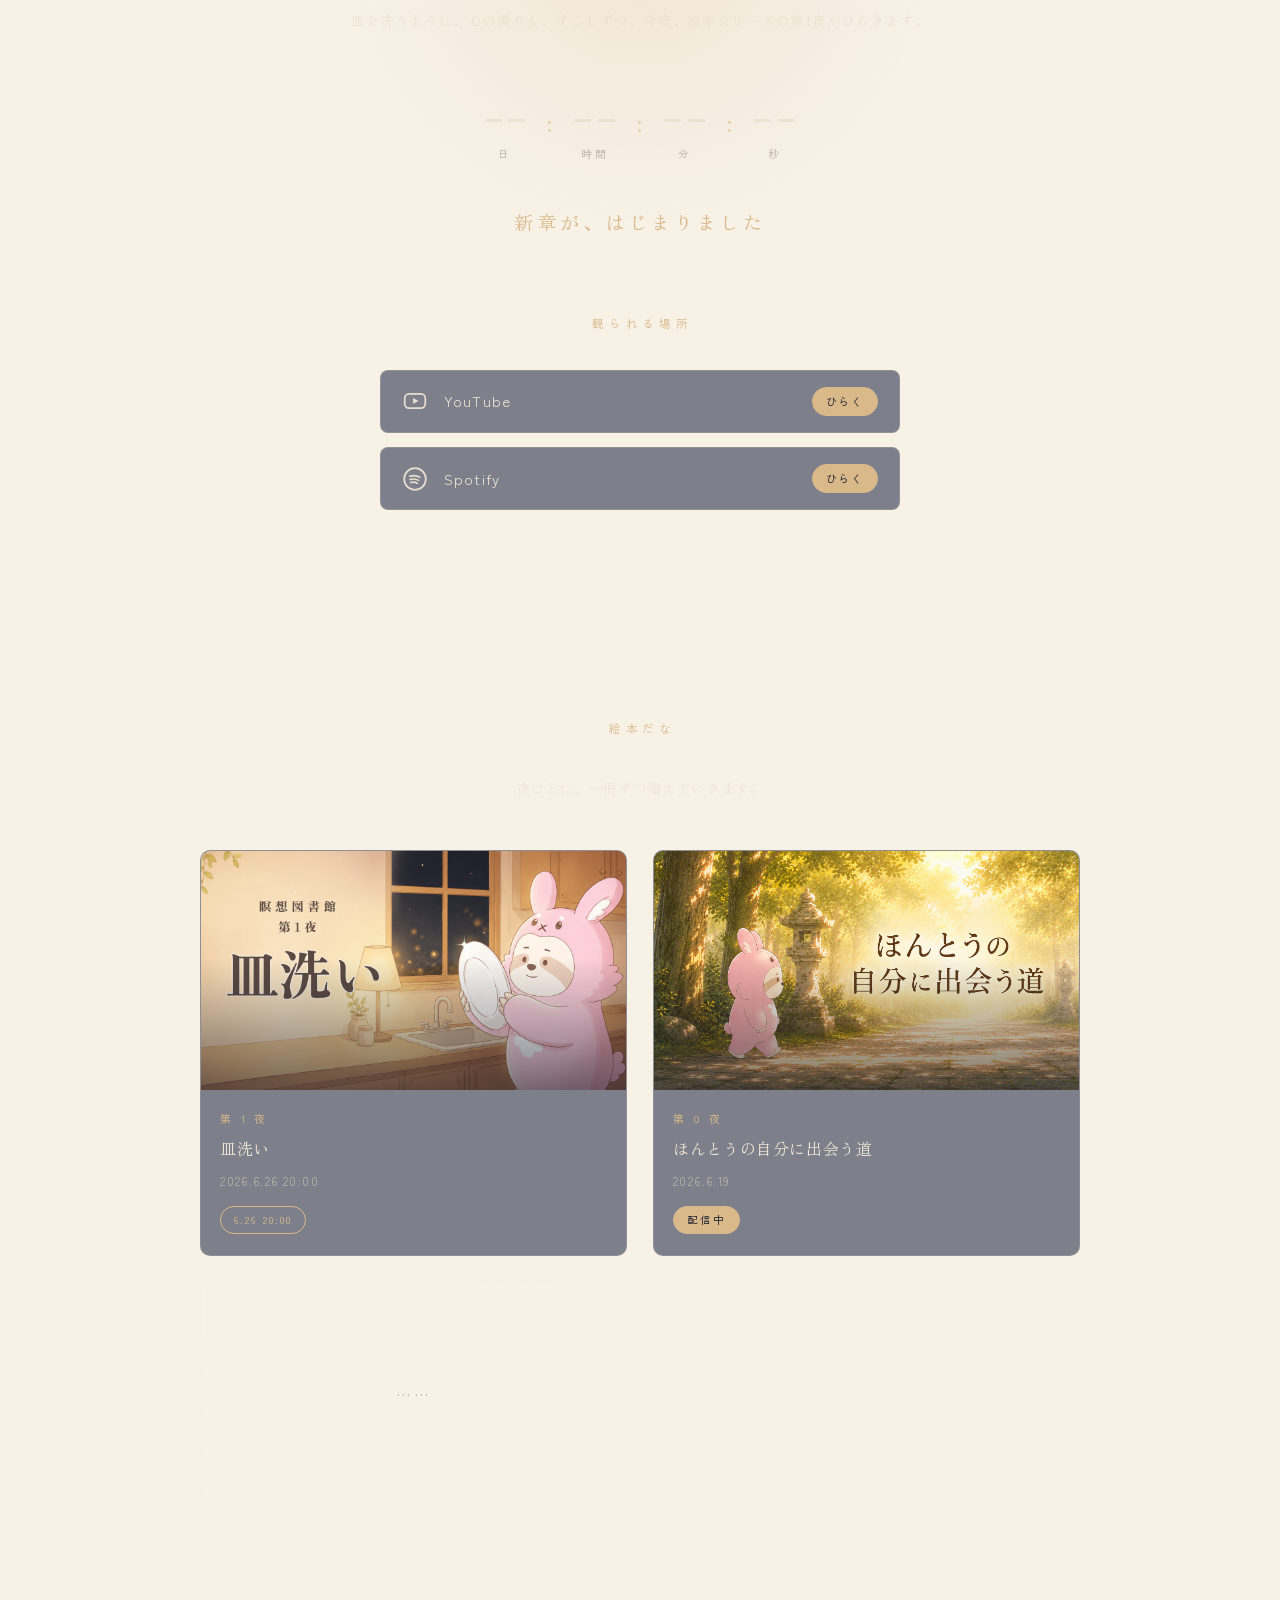
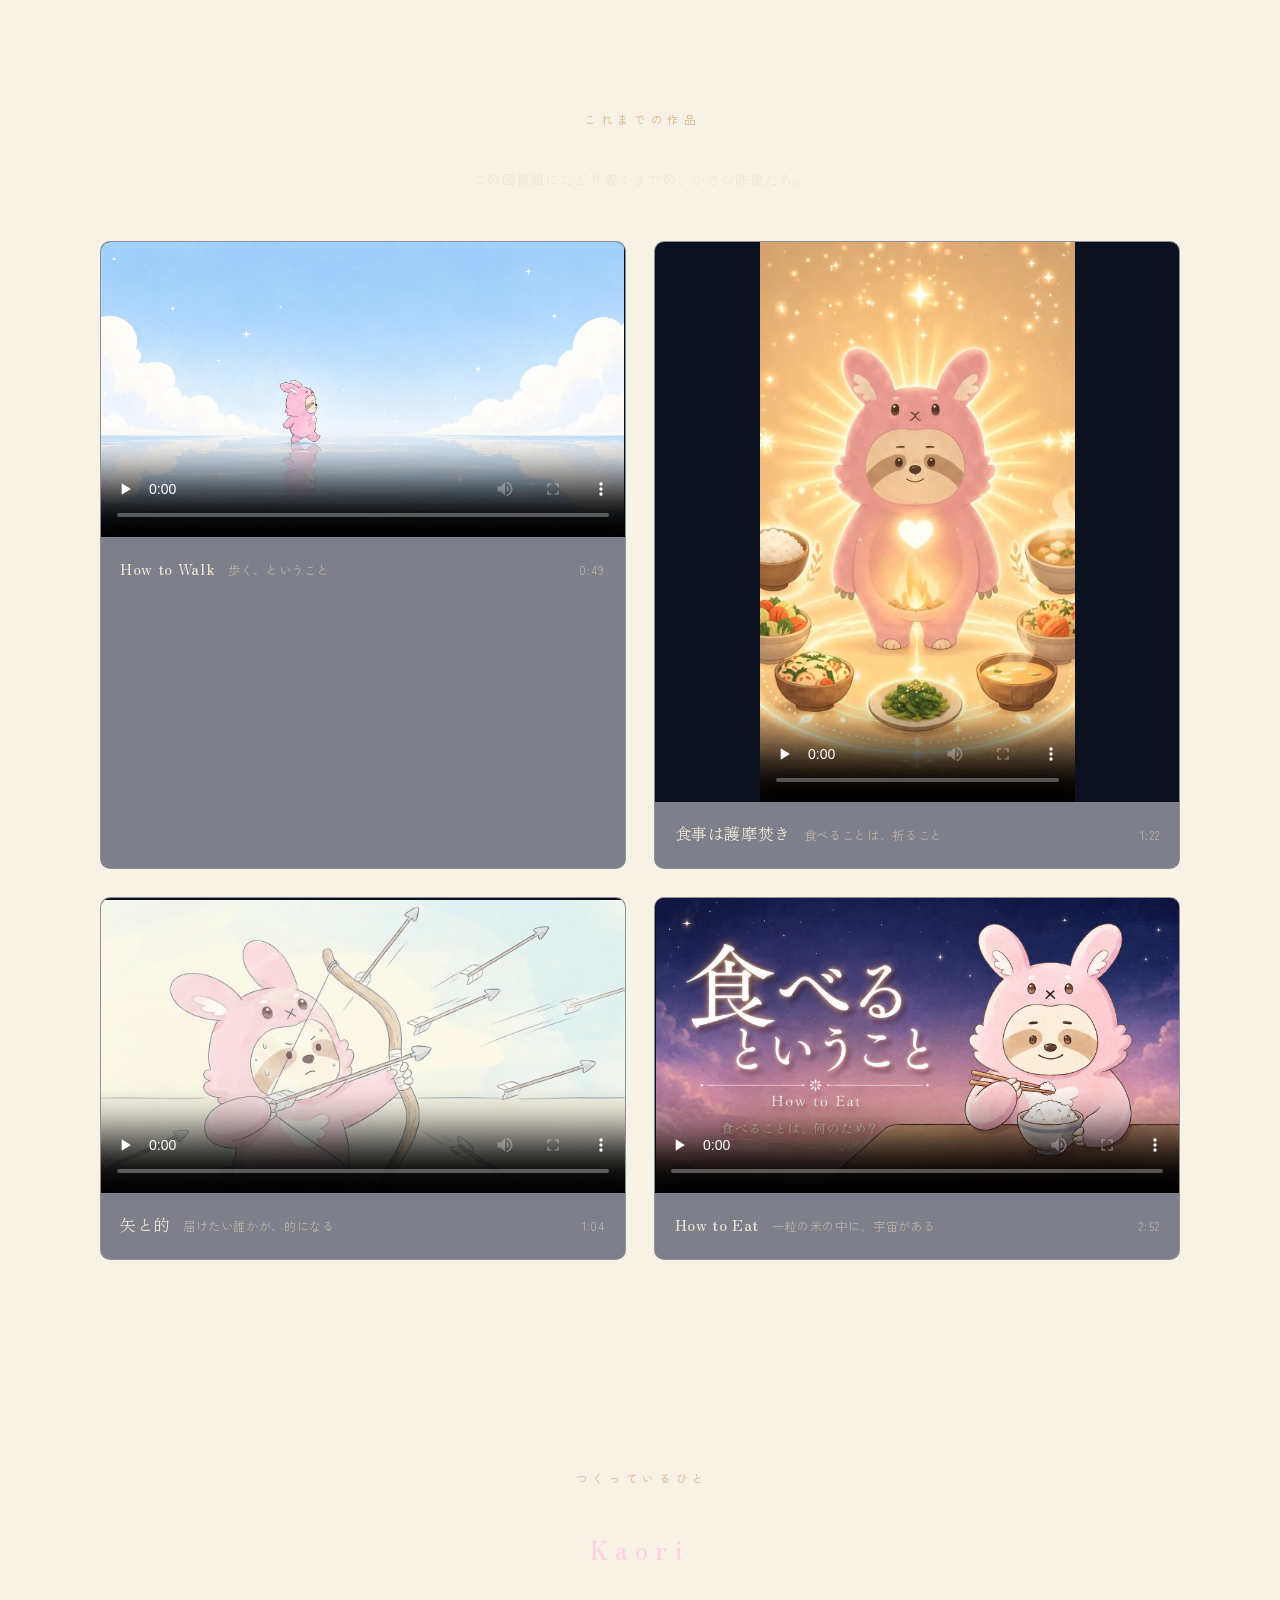
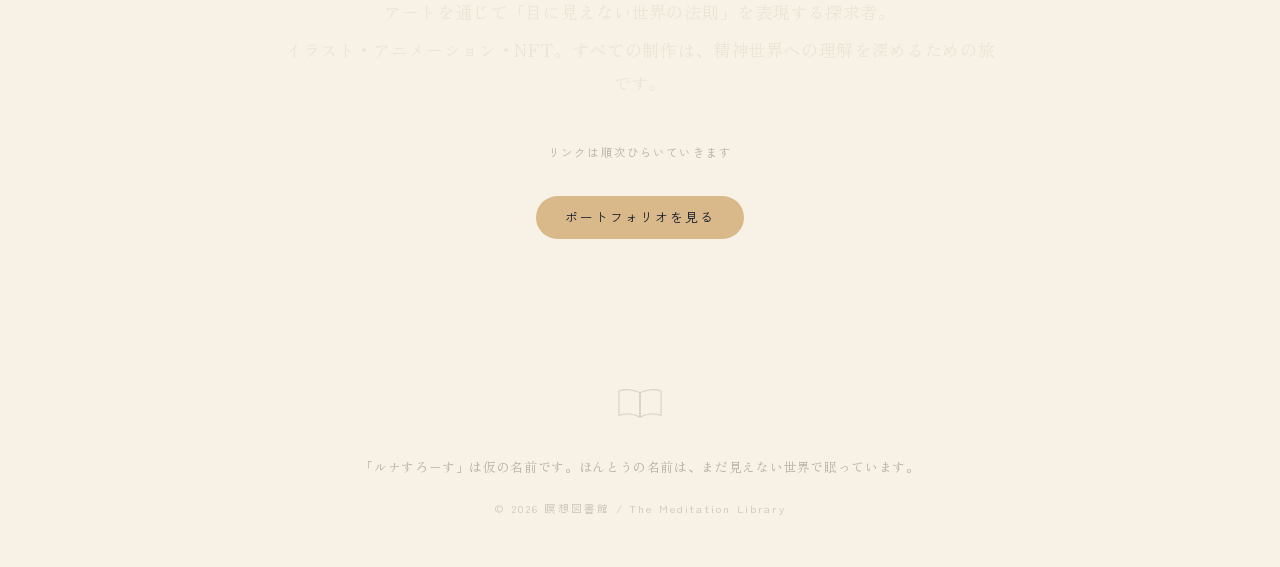
==== commit 658d2cf8: "新章 第1夜「皿洗い」公開準備：配信日時を6.26 20:00に更新、第0夜を配信済みに、皿洗いポスター追加" ====
--- a/index.html
+++ b/index.html
@@ -4,15 +4,15 @@
 <meta charset="UTF-8">
 <meta name="viewport" content="width=device-width, initial-scale=1.0">
 <title>瞑想図書館 ── 眠る前の小さな絵本 | The Meditation Library</title>
-<meta name="description" content="今日を閉じる前に、一冊だけ。眠りの前にひらく、絵本のかたちをした瞑想の時間。ナマケモノの歩く速さで「見えない世界」のページをめくるビデオポッドキャスト。新章 第0夜「ほんとうの自分に出会う道」2026.6.19 20:00 配信。">
+<meta name="description" content="今日を閉じる前に、一冊だけ。眠りの前にひらく、絵本のかたちをした瞑想の時間。ナマケモノの歩く速さで「見えない世界」のページをめくるビデオポッドキャスト。新章 第1夜「皿洗い」2026.6.26 20:00 配信。">
 <meta property="og:title" content="瞑想図書館 ── 眠る前の小さな絵本">
-<meta property="og:description" content="今日を閉じる前に、一冊だけ。新章 第0夜「ほんとうの自分に出会う道」2026.6.19 20:00 配信。">
+<meta property="og:description" content="今日を閉じる前に、一冊だけ。新章 第1夜「皿洗い」2026.6.26 20:00 配信。">
 <meta property="og:image" content="https://meditation-library.pages.dev/assets/img/og_card.png">
 <meta property="og:url" content="https://meditation-library.pages.dev/">
 <meta property="og:type" content="website">
 <meta name="twitter:card" content="summary_large_image">
 <meta name="twitter:title" content="瞑想図書館 ── 眠る前の小さな絵本">
-<meta name="twitter:description" content="今日を閉じる前に、一冊だけ。新章 第0夜「ほんとうの自分に出会う道」2026.6.19 20:00 配信。">
+<meta name="twitter:description" content="今日を閉じる前に、一冊だけ。新章 第1夜「皿洗い」2026.6.26 20:00 配信。">
 <meta name="twitter:image" content="https://meditation-library.pages.dev/assets/img/og_card.png">
 <link rel="icon" href="assets/img/favicon.svg" type="image/svg+xml">
 <link rel="preconnect" href="https://fonts.googleapis.com">
@@ -50,8 +50,8 @@
       <p class="hero-en">The Meditation Library</p>
       <p class="hero-tagline" data-i18n="hero.tagline">今日を閉じる前に、一冊だけ。</p>
       <p class="hero-premiere">
-        <span class="hero-date" id="heroDate">2026.6.19 20:00</span>
-        <span class="hero-ep" data-i18n="hero.ep">新章 第0夜 配信</span>
+        <span class="hero-date" id="heroDate">2026.6.26 20:00</span>
+        <span class="hero-ep" data-i18n="hero.ep">新章 第1夜 配信</span>
       </p>
     </div>
     <a class="scroll-cue" href="#concept">
@@ -127,10 +127,10 @@
     <div class="premiere-glow" aria-hidden="true"></div>
     <div class="container narrow center">
       <p class="kicker gold" data-i18n="premiere.kicker">新章 ── 絵本シリーズ</p>
-      <p class="premiere-lead reveal" data-i18n="premiere.lead">第0夜、はじまります。</p>
-      <h2 class="premiere-eptitle" id="premiereEpTitle">ほんとうの自分に出会う道</h2>
-      <p class="premiere-date" id="premiereDate">2026.6.19 20:00</p>
-      <p class="premiere-note reveal" data-i18n="premiere.note">甲子の日 — 六十干支のはじまり。新しいことを始めるのに、いちばん良い夜。</p>
+      <p class="premiere-lead reveal" data-i18n="premiere.lead">第1夜、はじまります。</p>
+      <h2 class="premiere-eptitle" id="premiereEpTitle">皿洗い</h2>
+      <p class="premiere-date" id="premiereDate">2026.6.26 20:00</p>
+      <p class="premiere-note reveal" data-i18n="premiere.note">皿を洗うように、心の濁りも、すこしずつ。今夜、絵本シリーズの第1夜がひらきます。</p>
 
       <div class="countdown" id="countdown" role="timer">
         <div class="cd-unit"><span class="cd-num" id="cdDays">--</span><span class="cd-label" data-i18n="cd.days">日</span></div>
@@ -183,7 +183,7 @@
            復活させるときは下の hidden を外し、config.js の formAction にURLを入れる -->
       <div class="notify" id="notify" hidden>
         <p class="kicker gold" data-i18n="notify.kicker">新章のはじまりを、お知らせします</p>
-        <p class="notify-body" data-i18n="notify.body">6.19の配信を、静かにお知らせします。</p>
+        <p class="notify-body" data-i18n="notify.body">6.26の配信を、静かにお知らせします。</p>
         <form class="notify-form" id="notifyForm">
           <input type="email" id="notifyEmail" name="email" required data-i18n-placeholder="notify.placeholder" placeholder="メールアドレス">
           <button type="submit" data-i18n="notify.submit">登録する</button>
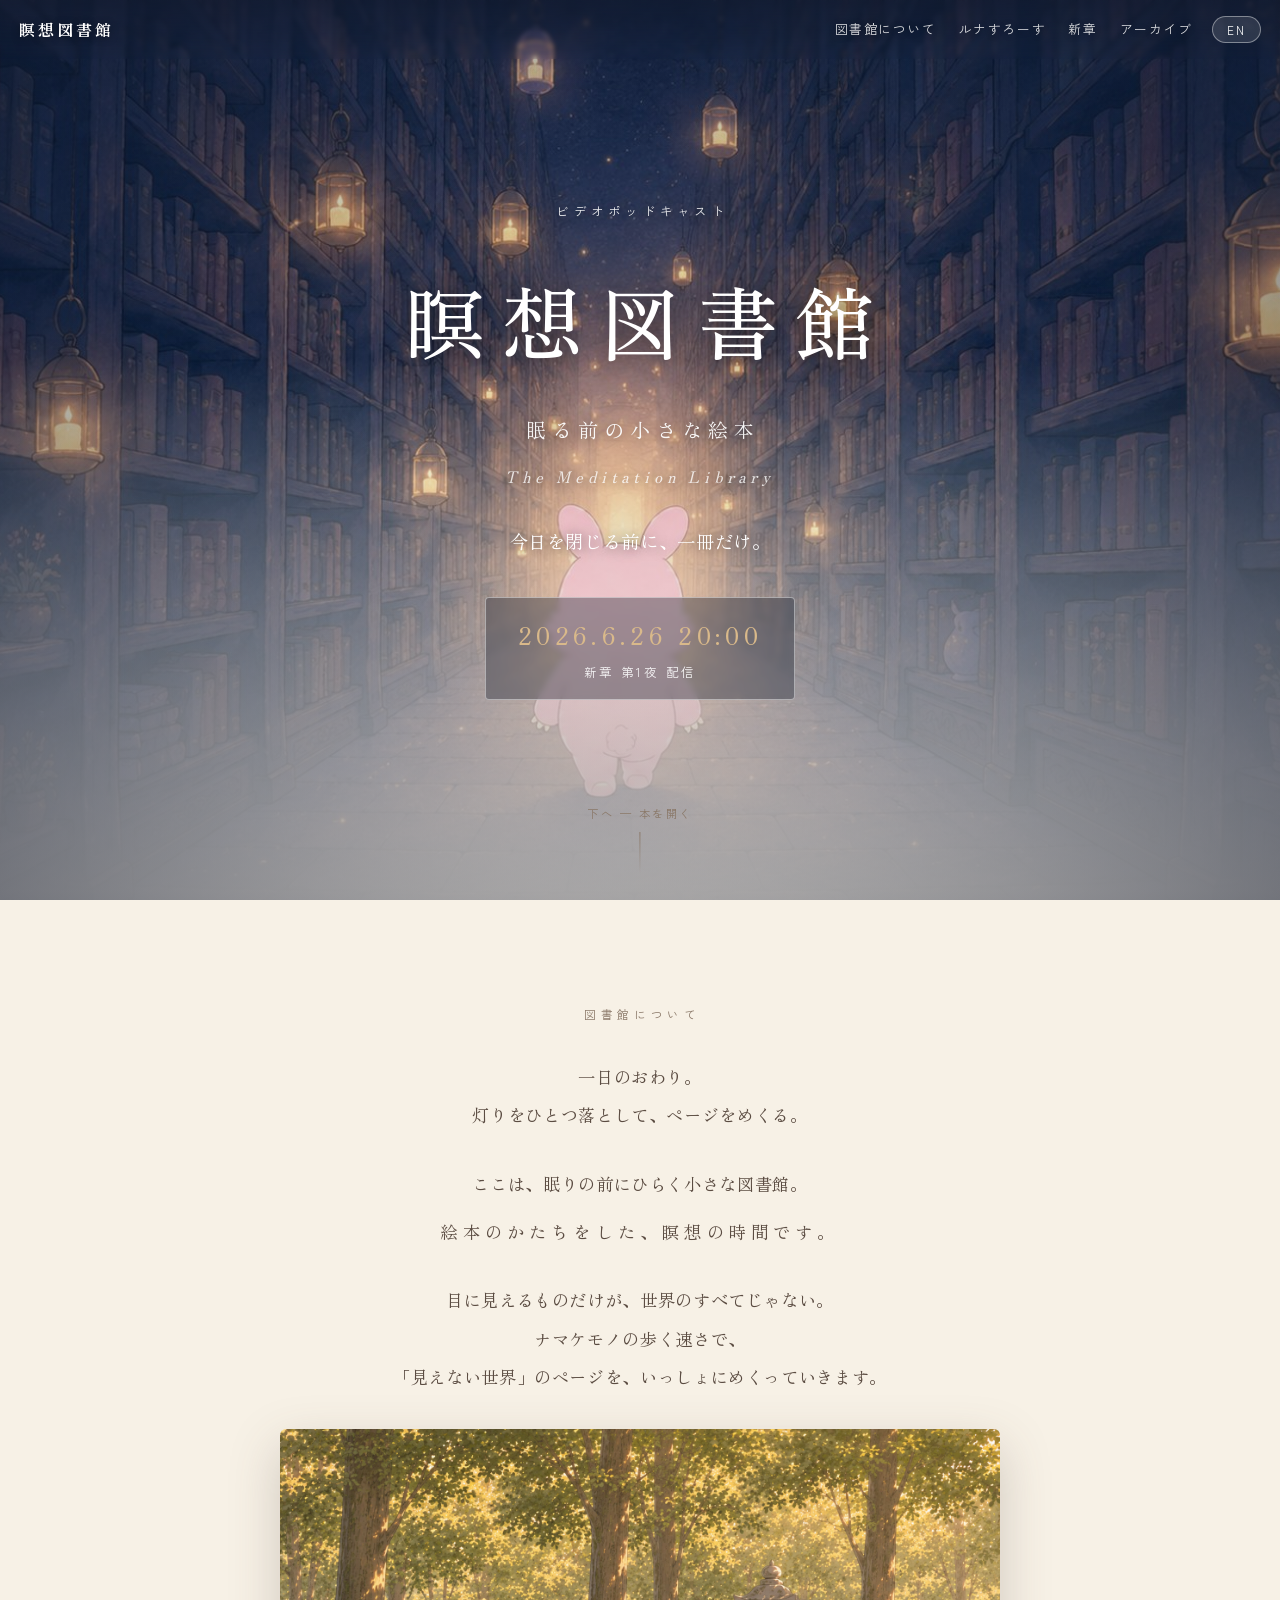
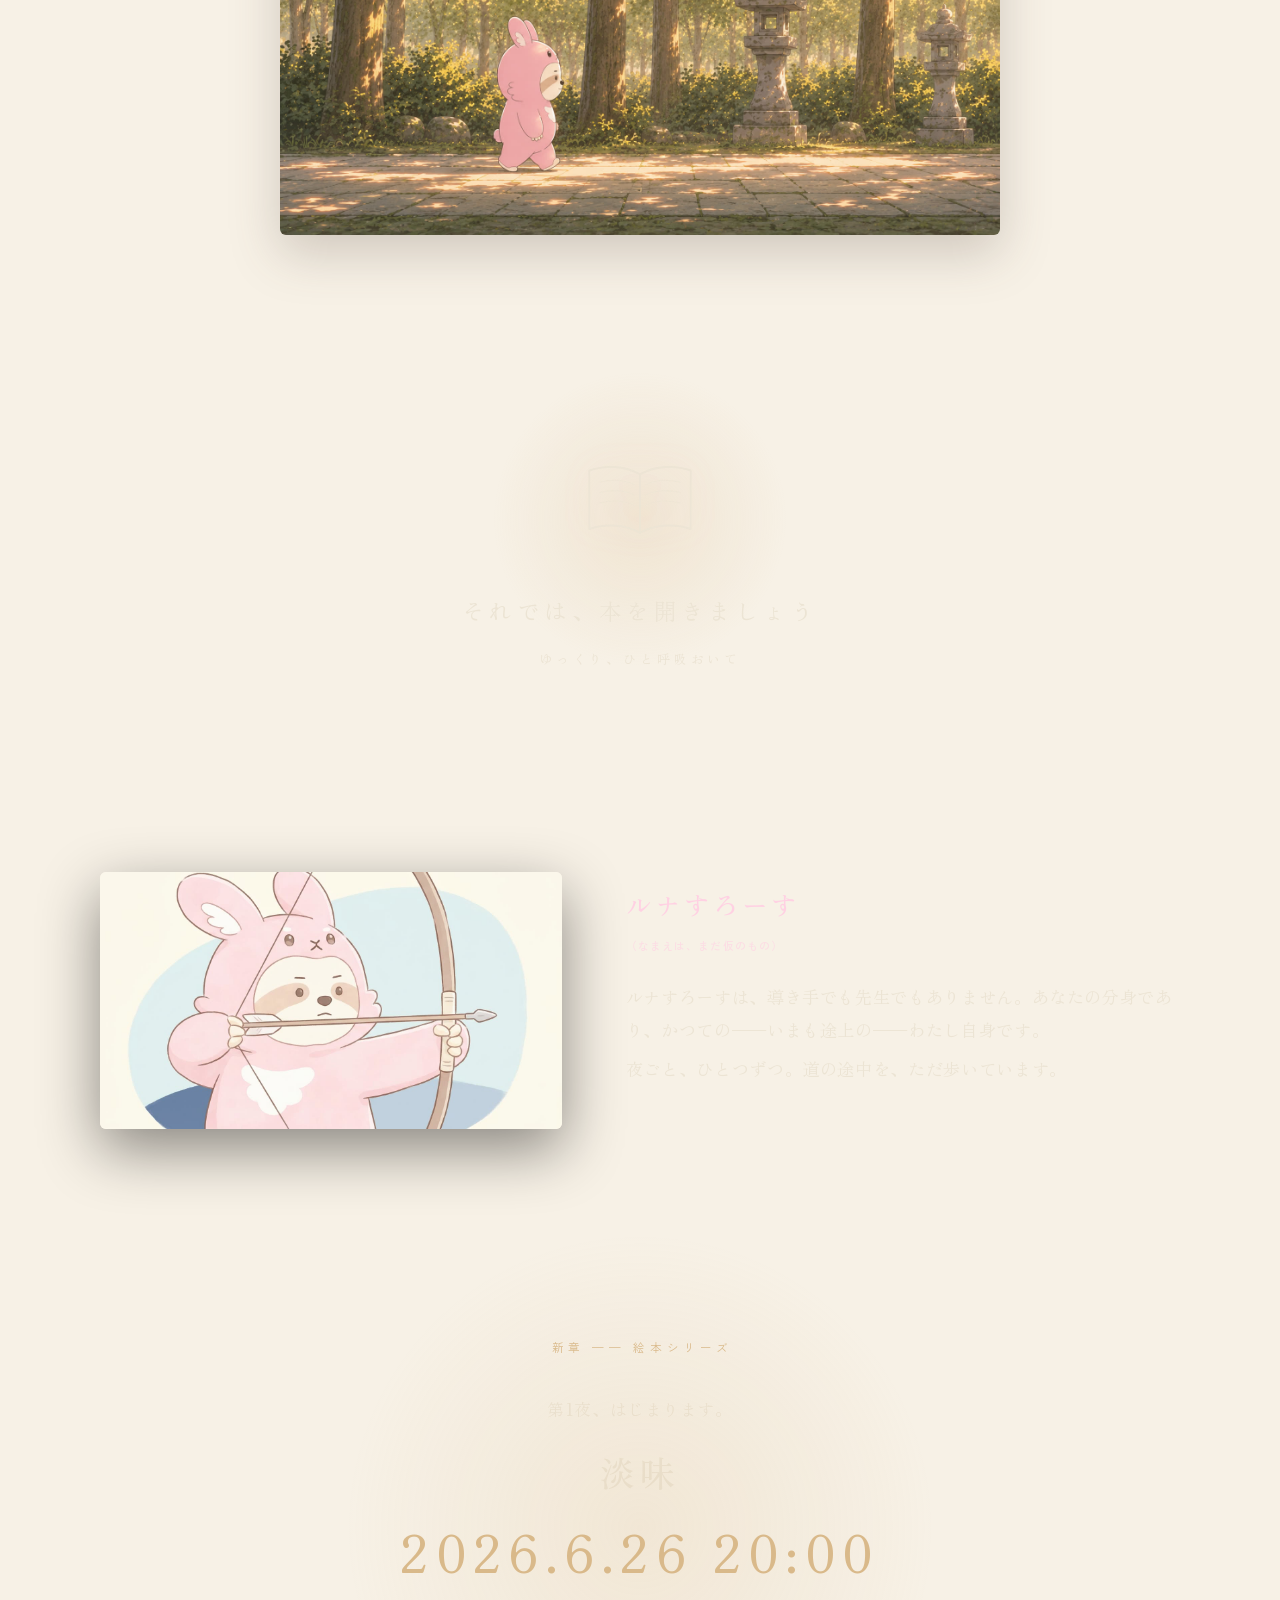
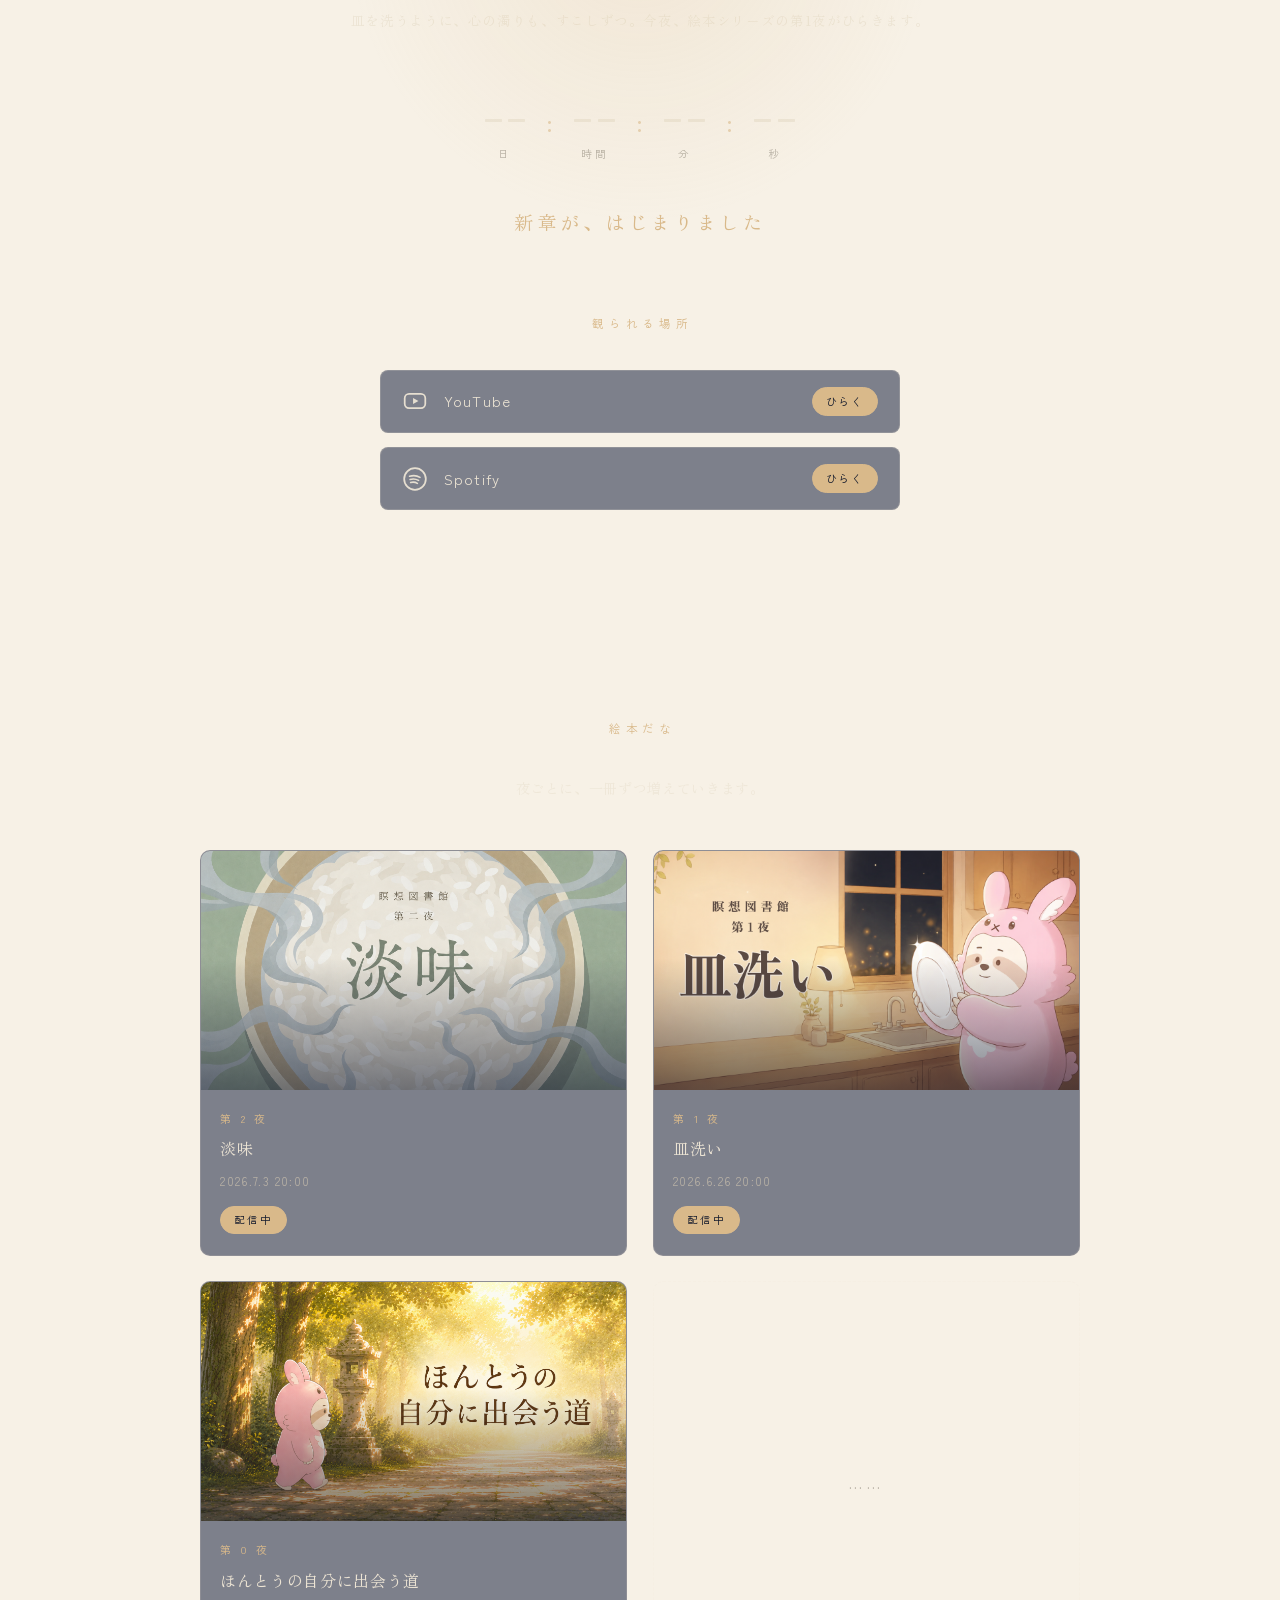
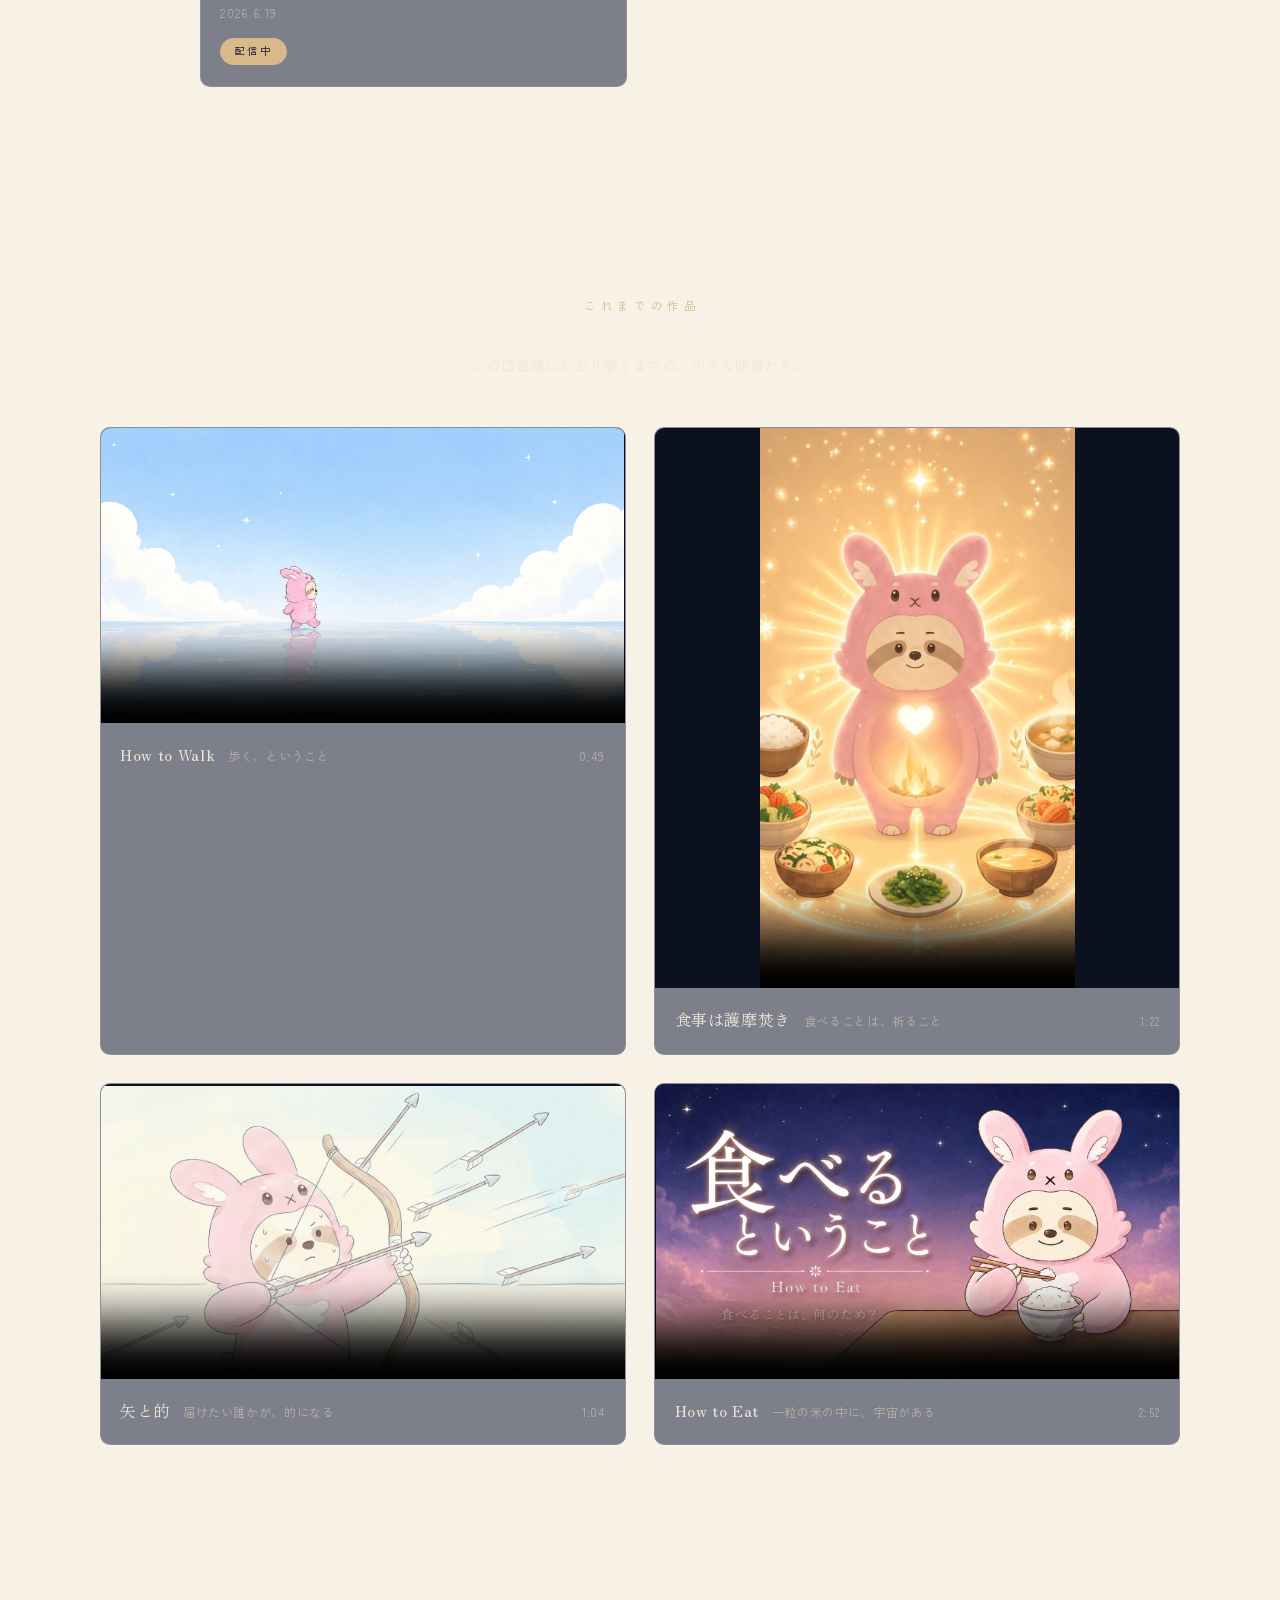
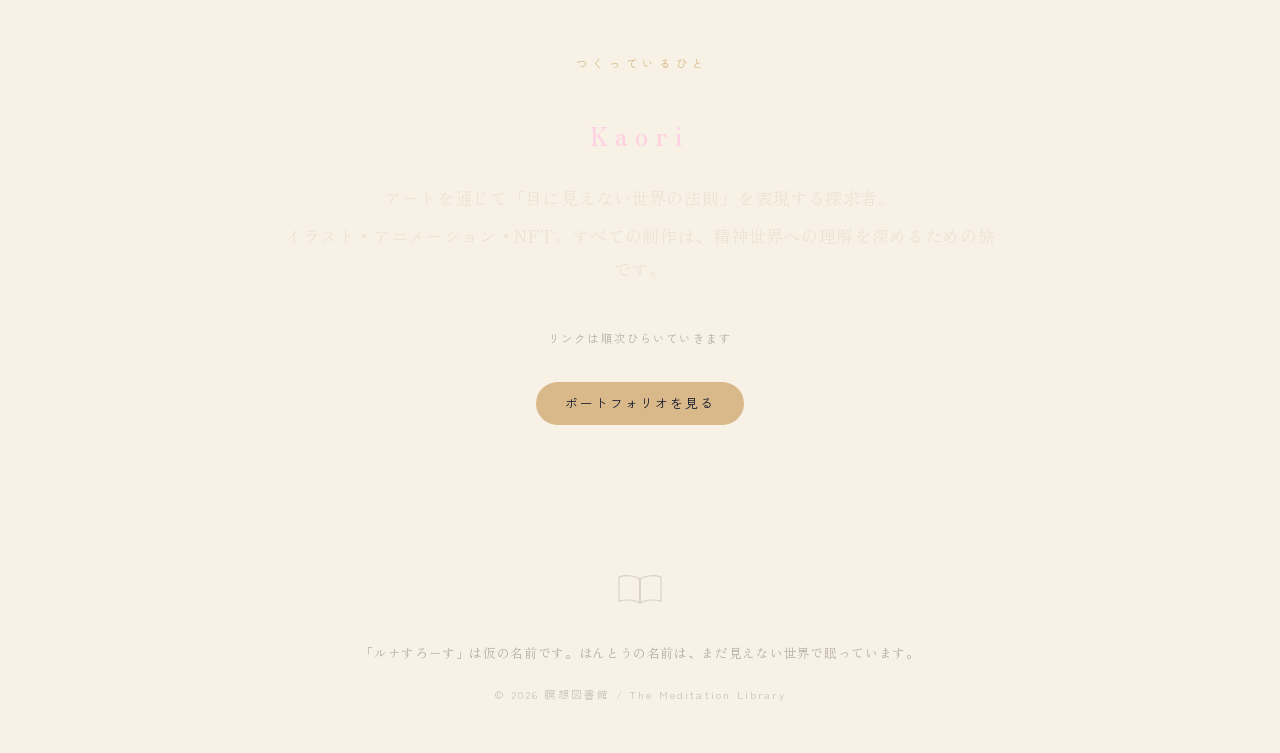
==== commit e1534785: "しおりを贈るセクションの下地（Stripe/暗号資産・設定が空の間は非表示）" ====
--- a/index.html
+++ b/index.html
@@ -179,6 +179,17 @@
       <div class="creator-links" id="creatorLinks"><!-- JSで生成 --></div>
       <p class="portfolio-wrap"><a class="portfolio-link" id="portfolioLink" hidden target="_blank" rel="noopener" data-i18n="creator.portfolio">ポートフォリオを見る</a></p>
 
+      <!-- しおりを贈る（制作支援。configが空なら自動で非表示） -->
+      <div class="support" id="support" hidden>
+        <p class="kicker gold" data-i18n="support.kicker">しおりを贈る</p>
+        <div class="poem reveal">
+          <p data-i18n="support.lead1">もし、この夜がすこし心に残ったら。</p>
+          <p data-i18n="support.lead2">次の一冊をつくる灯りを、そっと分けてもらえたら嬉しいです。</p>
+        </div>
+        <div class="support-methods" id="supportMethods"><!-- JSで生成 --></div>
+        <p class="support-note" data-i18n="support.note">送り手の情報は決済サービス側で守られ、わたしには届きません。</p>
+      </div>
+
       <!-- メール登録フォーム：formActionが未設定のため現在は非表示。
            復活させるときは下の hidden を外し、config.js の formAction にURLを入れる -->
       <div class="notify" id="notify" hidden>
--- a/assets/css/style.css
+++ b/assets/css/style.css
@@ -452,6 +452,61 @@
 .notify-form button:hover { filter: brightness(1.1); }
 .notify-msg { margin-top: 1.1rem; font-size: .8rem; color: var(--pink); }
 
+/* ---------- しおりを贈る（制作支援） ---------- */
+.support {
+  margin-top: 4.5rem; padding-top: 3.5rem;
+  border-top: 1px solid rgba(236,228,212,.18);
+}
+.support .poem { margin-bottom: 2rem; opacity: .92; }
+.support-methods {
+  display: flex; flex-direction: column; gap: 1.8rem;
+  max-width: 460px; margin: 0 auto;
+}
+.support-block {
+  padding: 1.4rem 1.3rem; border-radius: 12px;
+  border: 1px solid rgba(217,185,138,.28); background: rgba(27,36,64,.4);
+}
+.support-method-label {
+  font-size: .74rem; letter-spacing: .2em; color: var(--gold);
+  margin-bottom: 1rem;
+}
+.support-amounts { display: flex; flex-wrap: wrap; justify-content: center; gap: .6rem; }
+.support-amount {
+  display: inline-block; text-decoration: none;
+  font-family: var(--serif); font-size: .9rem; letter-spacing: .06em;
+  color: var(--moon); border: 1px solid rgba(236,228,212,.35);
+  border-radius: 999px; padding: .5rem 1.3rem;
+  transition: border-color .3s, color .3s, background .3s;
+}
+.support-amount:hover { border-color: var(--gold); color: var(--gold); }
+.support-amount.support-free {
+  color: var(--night); background: var(--gold); border-color: var(--gold);
+}
+.support-amount.support-free:hover { filter: brightness(1.08); color: var(--night); }
+.support-ens { font-family: var(--serif); font-size: .9rem; color: var(--moon); margin-bottom: .5rem; }
+.support-wallet {
+  display: flex; align-items: stretch; gap: .5rem; flex-wrap: wrap; justify-content: center;
+}
+.support-addr {
+  flex: 1 1 220px; min-width: 0;
+  font-family: ui-monospace, "SFMono-Regular", Menlo, monospace;
+  font-size: .76rem; color: var(--moon-soft);
+  background: rgba(19,26,45,.6); border: 1px solid rgba(236,228,212,.2);
+  border-radius: 8px; padding: .6rem .8rem; word-break: break-all; text-align: left;
+}
+.support-copy {
+  flex: 0 0 auto; cursor: pointer;
+  font-family: var(--sans); font-size: .74rem; letter-spacing: .1em;
+  color: var(--night); background: var(--gold); border: none;
+  border-radius: 8px; padding: .6rem 1.1rem; transition: filter .3s;
+}
+.support-copy:hover { filter: brightness(1.1); }
+.support-chains { font-size: .68rem; color: var(--moon-soft); letter-spacing: .08em; margin-top: .8rem; }
+.support-note {
+  font-family: var(--serif); font-size: .72rem; color: var(--moon-soft);
+  opacity: .8; margin-top: 1.8rem;
+}
+
 /* ---------- フッター ---------- */
 .site-footer {
   position: relative; z-index: 1; text-align: center;
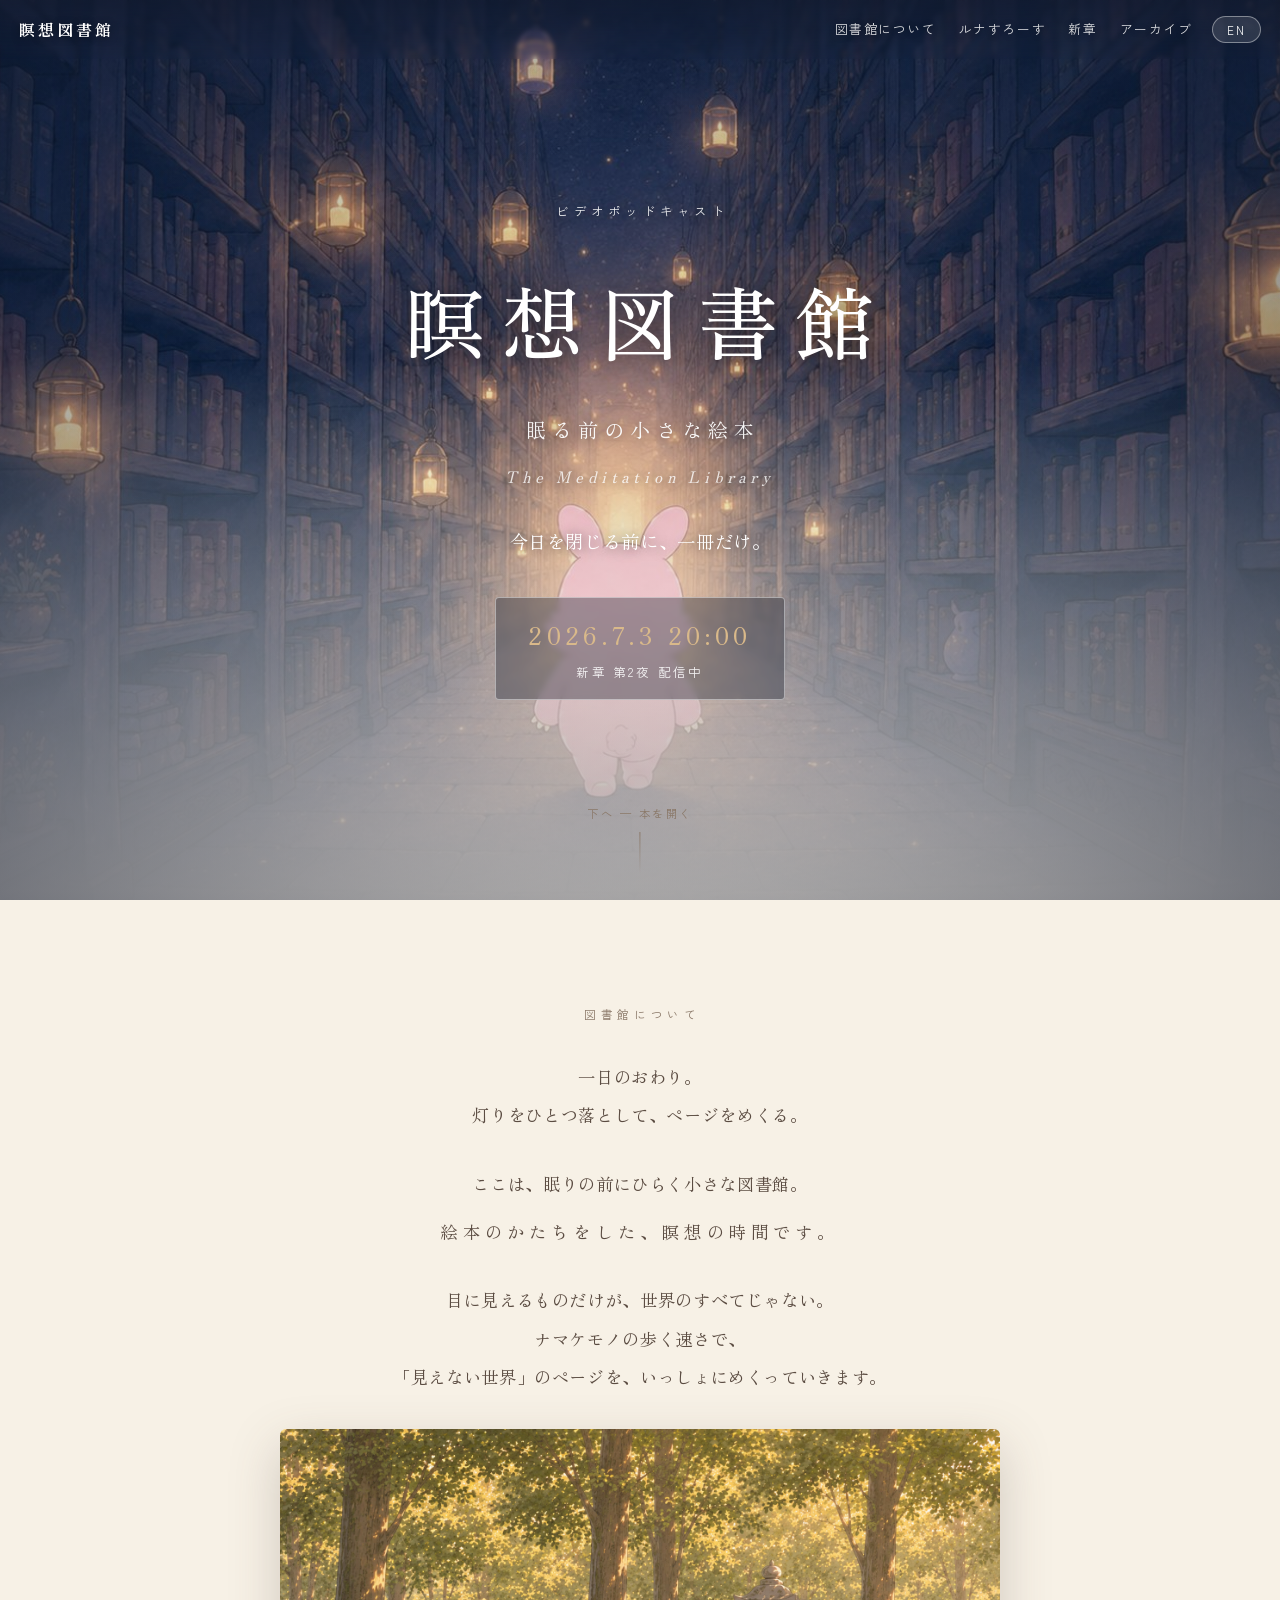
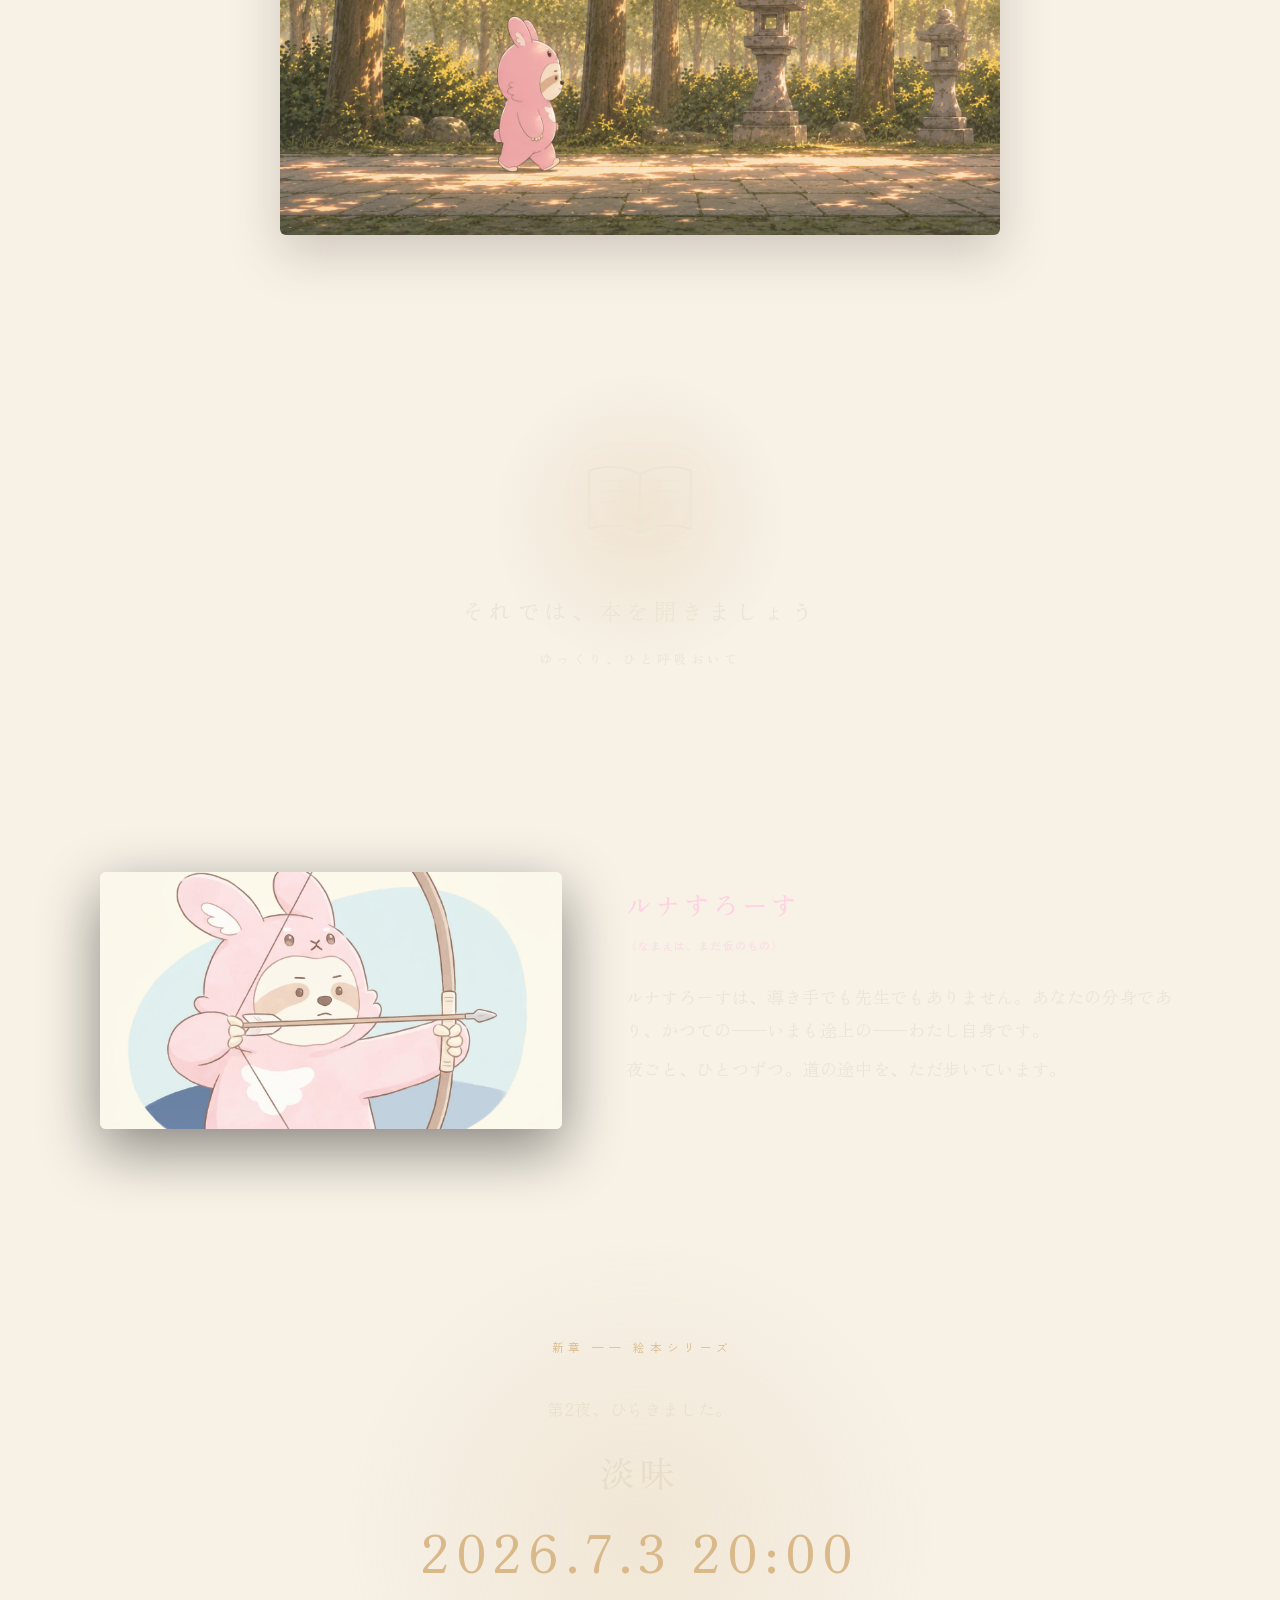
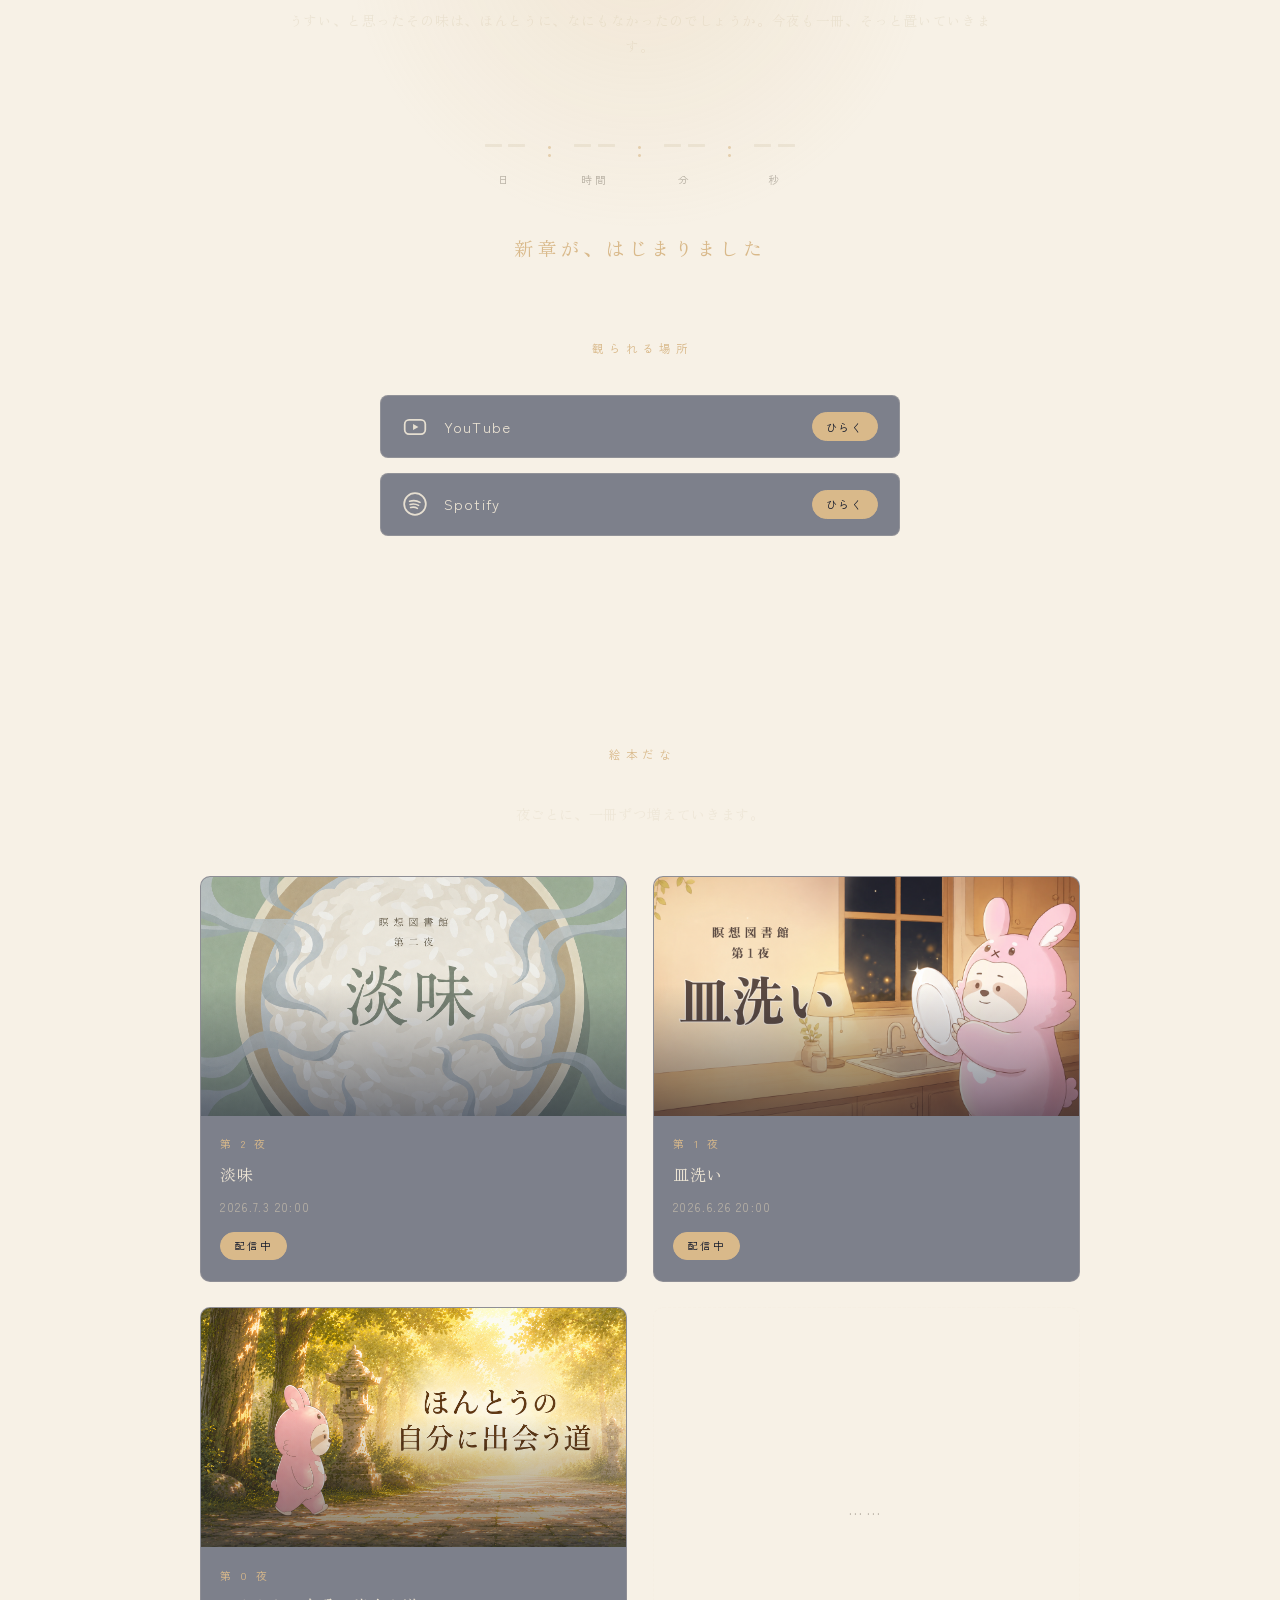
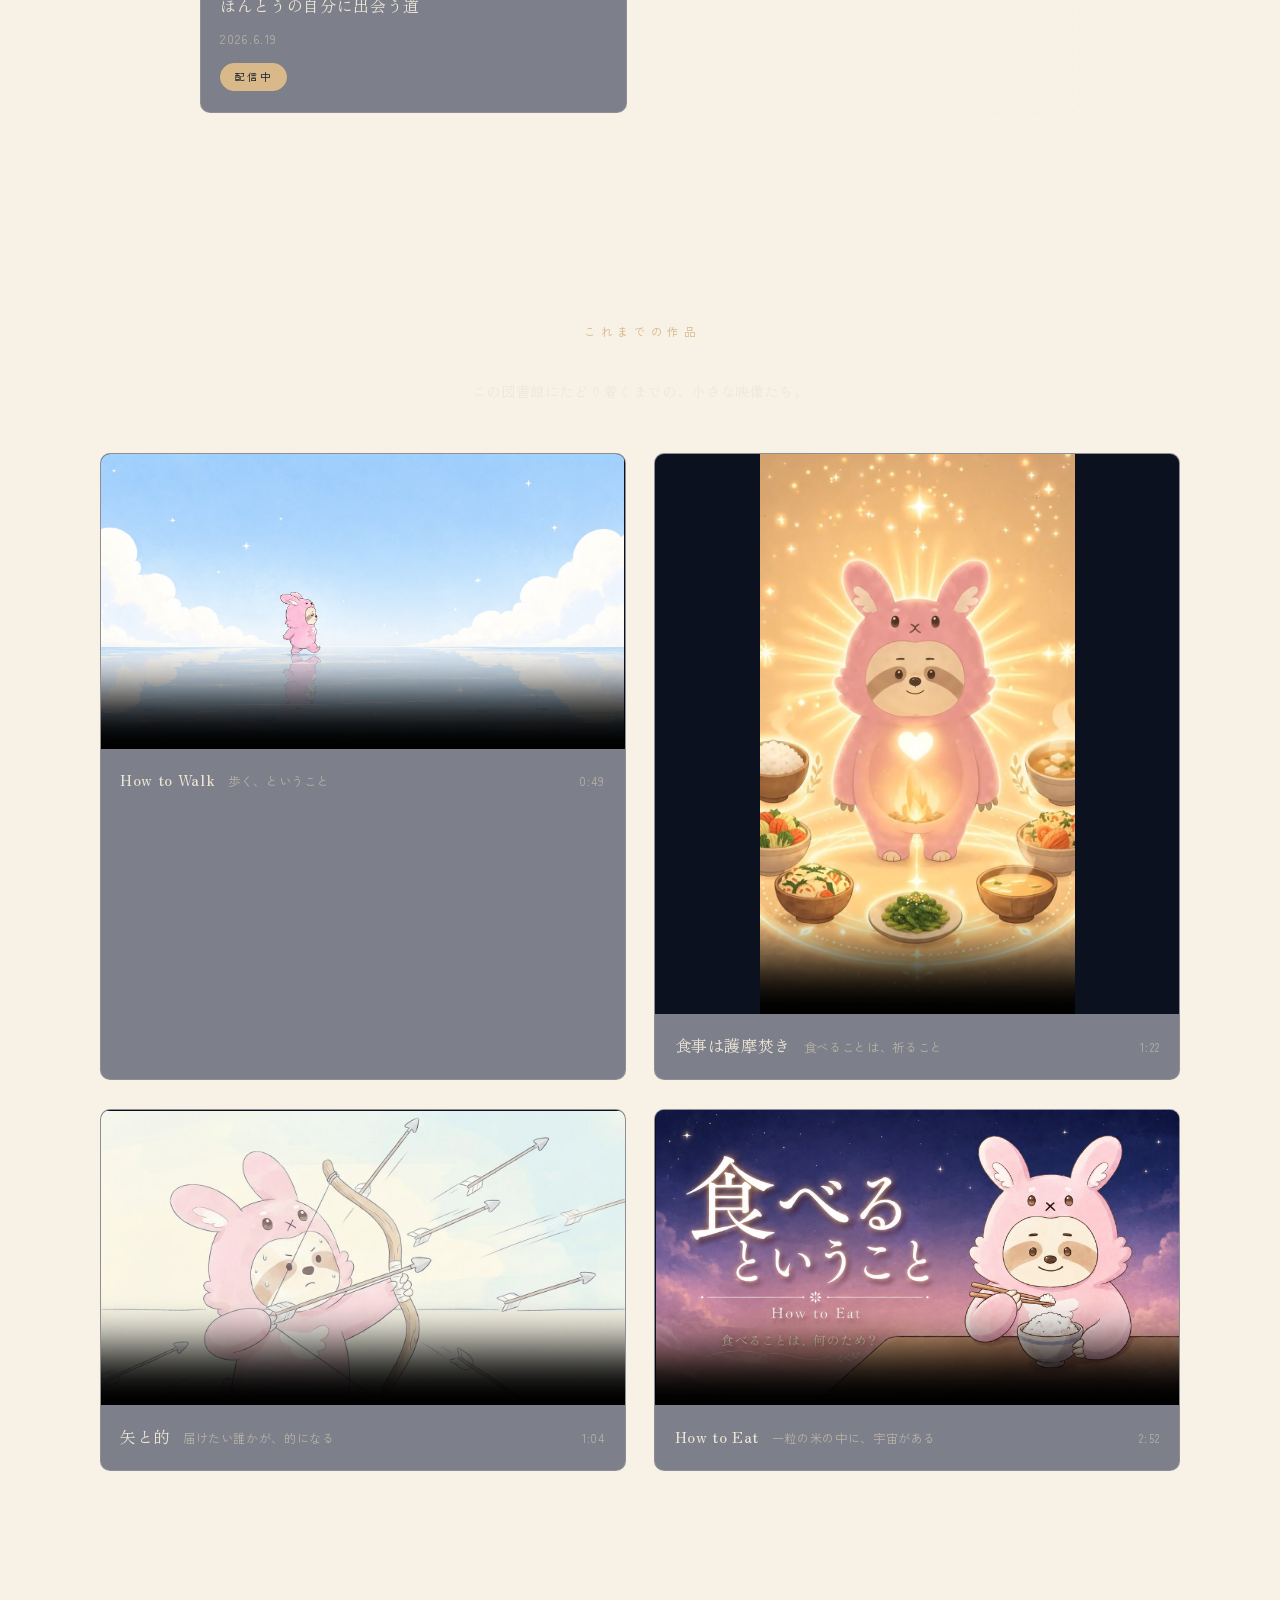
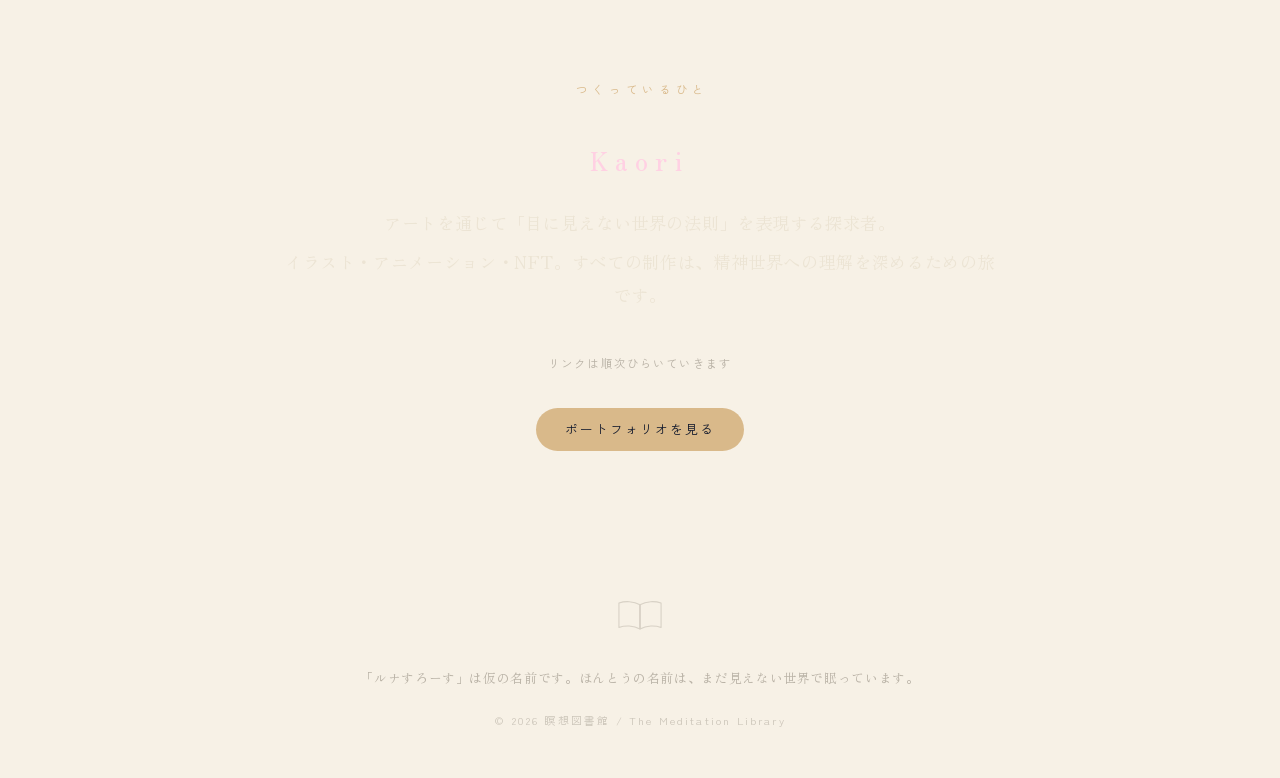
==== commit 60439238: "トップ・新章枠・カウントダウンを最新エピソード連動に（episodes先頭から自動生成）" ====
--- a/index.html
+++ b/index.html
@@ -4,15 +4,15 @@
 <meta charset="UTF-8">
 <meta name="viewport" content="width=device-width, initial-scale=1.0">
 <title>瞑想図書館 ── 眠る前の小さな絵本 | The Meditation Library</title>
-<meta name="description" content="今日を閉じる前に、一冊だけ。眠りの前にひらく、絵本のかたちをした瞑想の時間。ナマケモノの歩く速さで「見えない世界」のページをめくるビデオポッドキャスト。新章 第1夜「皿洗い」2026.6.26 20:00 配信。">
+<meta name="description" content="今日を閉じる前に、一冊だけ。眠りの前にひらく、絵本のかたちをした瞑想の時間。ナマケモノの歩く速さで「見えない世界」のページをめくるビデオポッドキャスト。毎週金曜 20:00 配信。">
 <meta property="og:title" content="瞑想図書館 ── 眠る前の小さな絵本">
-<meta property="og:description" content="今日を閉じる前に、一冊だけ。新章 第1夜「皿洗い」2026.6.26 20:00 配信。">
+<meta property="og:description" content="今日を閉じる前に、一冊だけ。毎週金曜 20:00 配信。">
 <meta property="og:image" content="https://meditation-library.pages.dev/assets/img/og_card.png">
 <meta property="og:url" content="https://meditation-library.pages.dev/">
 <meta property="og:type" content="website">
 <meta name="twitter:card" content="summary_large_image">
 <meta name="twitter:title" content="瞑想図書館 ── 眠る前の小さな絵本">
-<meta name="twitter:description" content="今日を閉じる前に、一冊だけ。新章 第1夜「皿洗い」2026.6.26 20:00 配信。">
+<meta name="twitter:description" content="今日を閉じる前に、一冊だけ。毎週金曜 20:00 配信。">
 <meta name="twitter:image" content="https://meditation-library.pages.dev/assets/img/og_card.png">
 <link rel="icon" href="assets/img/favicon.svg" type="image/svg+xml">
 <link rel="preconnect" href="https://fonts.googleapis.com">
@@ -50,8 +50,8 @@
       <p class="hero-en">The Meditation Library</p>
       <p class="hero-tagline" data-i18n="hero.tagline">今日を閉じる前に、一冊だけ。</p>
       <p class="hero-premiere">
-        <span class="hero-date" id="heroDate">2026.6.26 20:00</span>
-        <span class="hero-ep" data-i18n="hero.ep">新章 第1夜 配信</span>
+        <span class="hero-date" id="heroDate"></span>
+        <span class="hero-ep" id="heroEp"></span>
       </p>
     </div>
     <a class="scroll-cue" href="#concept">
@@ -127,10 +127,10 @@
     <div class="premiere-glow" aria-hidden="true"></div>
     <div class="container narrow center">
       <p class="kicker gold" data-i18n="premiere.kicker">新章 ── 絵本シリーズ</p>
-      <p class="premiere-lead reveal" data-i18n="premiere.lead">第1夜、はじまります。</p>
-      <h2 class="premiere-eptitle" id="premiereEpTitle">皿洗い</h2>
-      <p class="premiere-date" id="premiereDate">2026.6.26 20:00</p>
-      <p class="premiere-note reveal" data-i18n="premiere.note">皿を洗うように、心の濁りも、すこしずつ。今夜、絵本シリーズの第1夜がひらきます。</p>
+      <p class="premiere-lead reveal" id="premiereLead"></p>
+      <h2 class="premiere-eptitle" id="premiereEpTitle"></h2>
+      <p class="premiere-date" id="premiereDate"></p>
+      <p class="premiere-note reveal" id="premiereNote"></p>
 
       <div class="countdown" id="countdown" role="timer">
         <div class="cd-unit"><span class="cd-num" id="cdDays">--</span><span class="cd-label" data-i18n="cd.days">日</span></div>
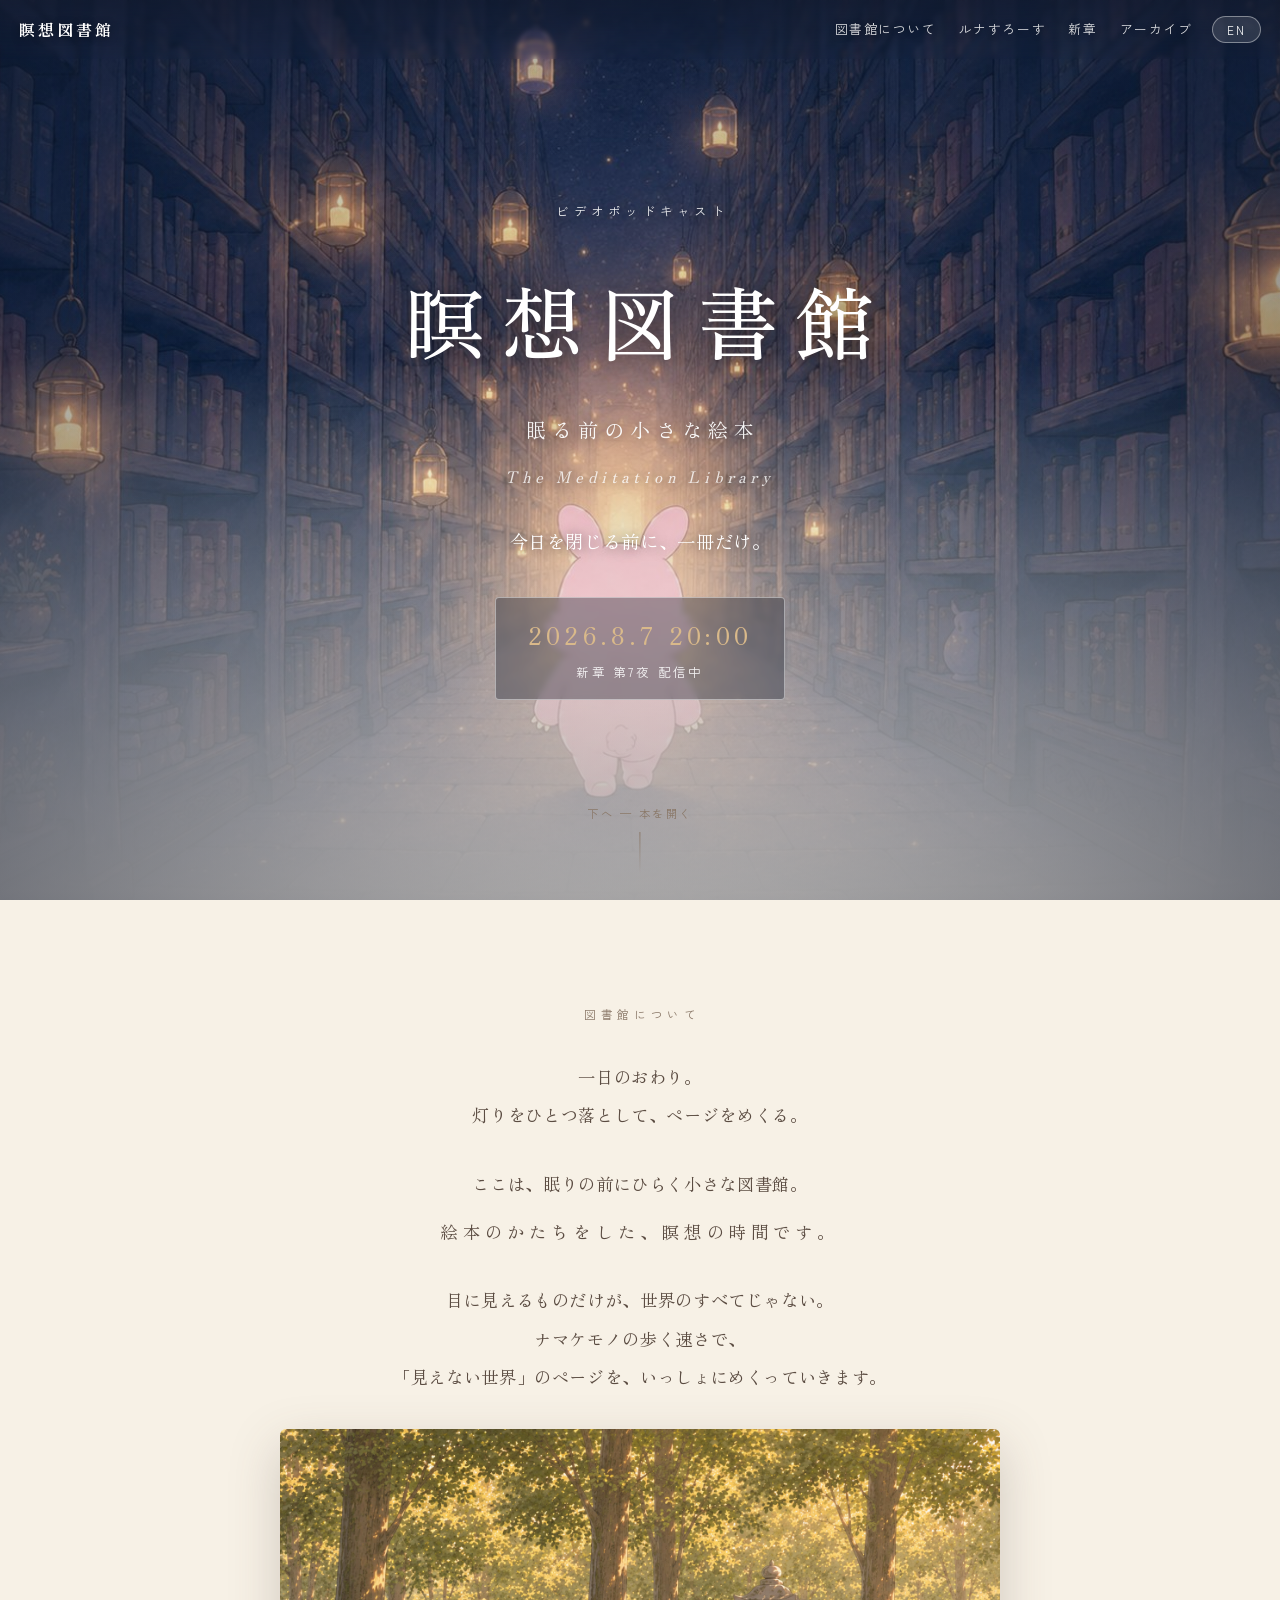
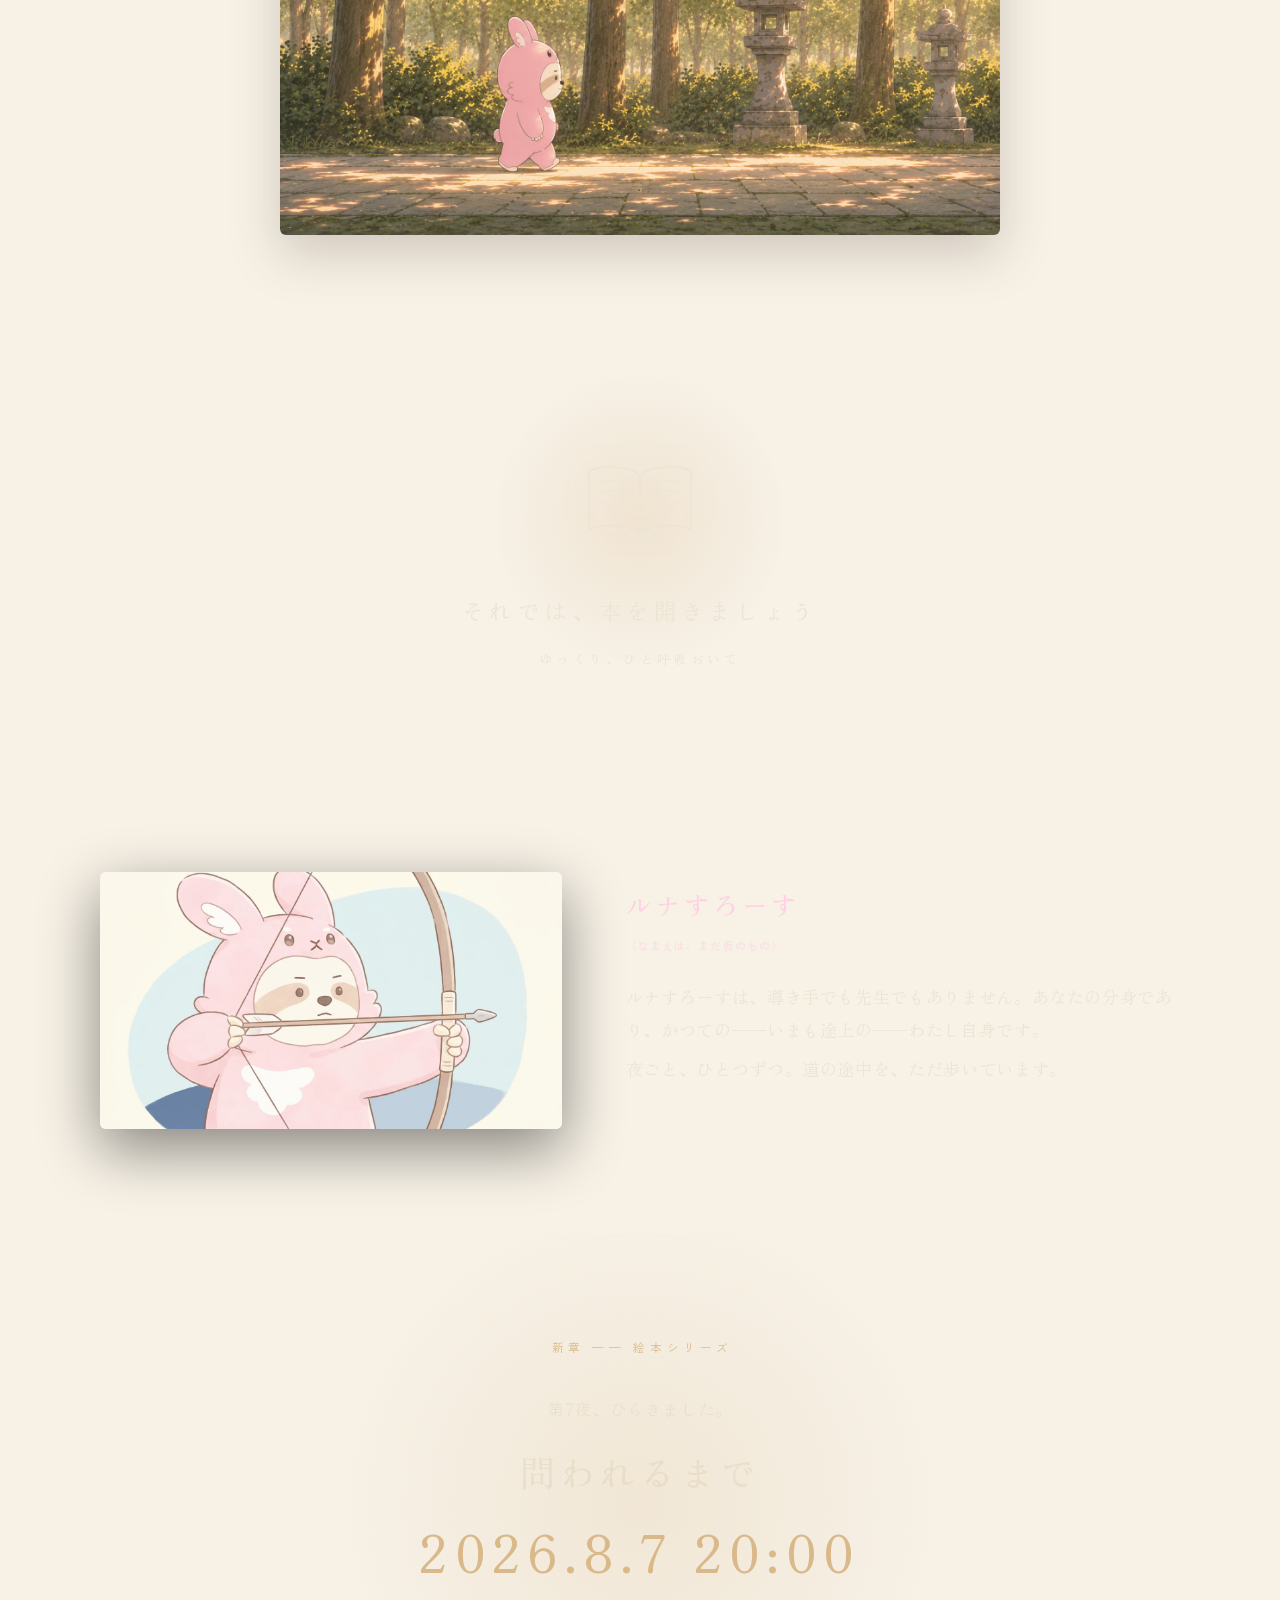
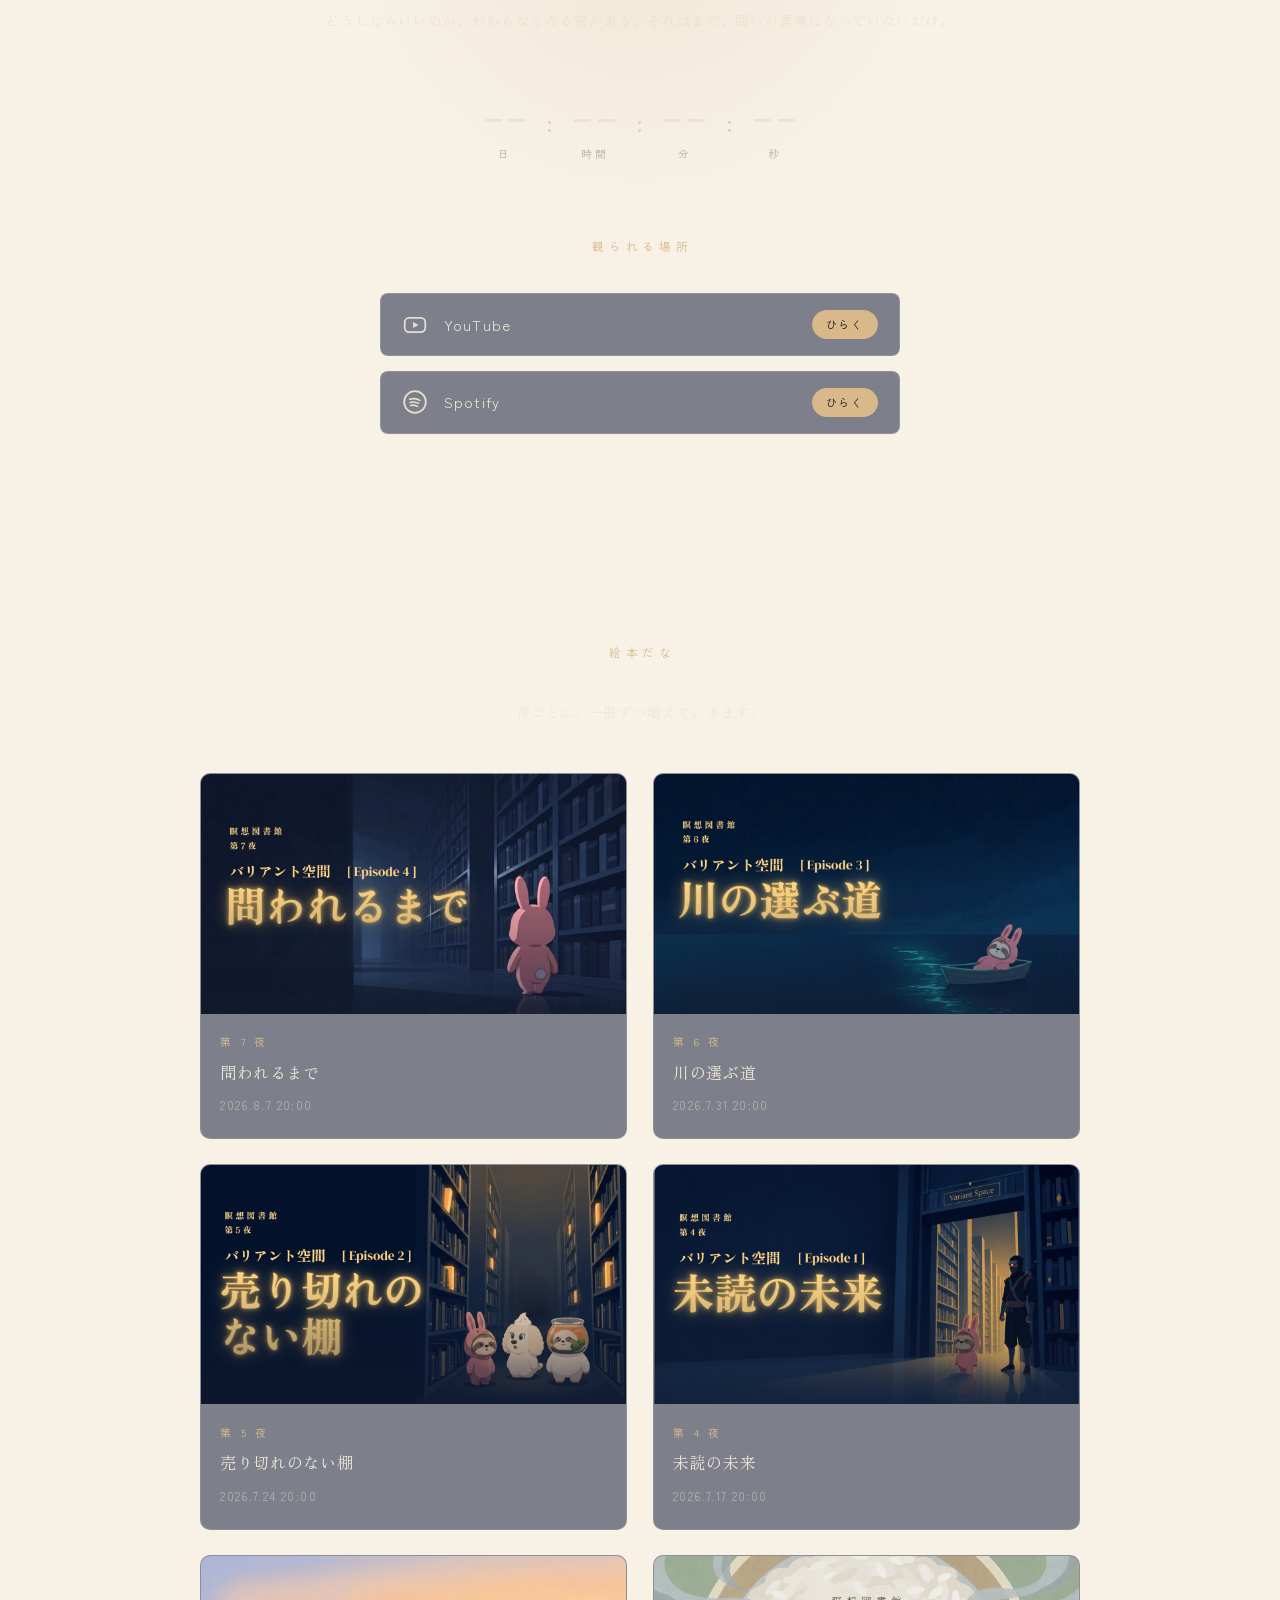
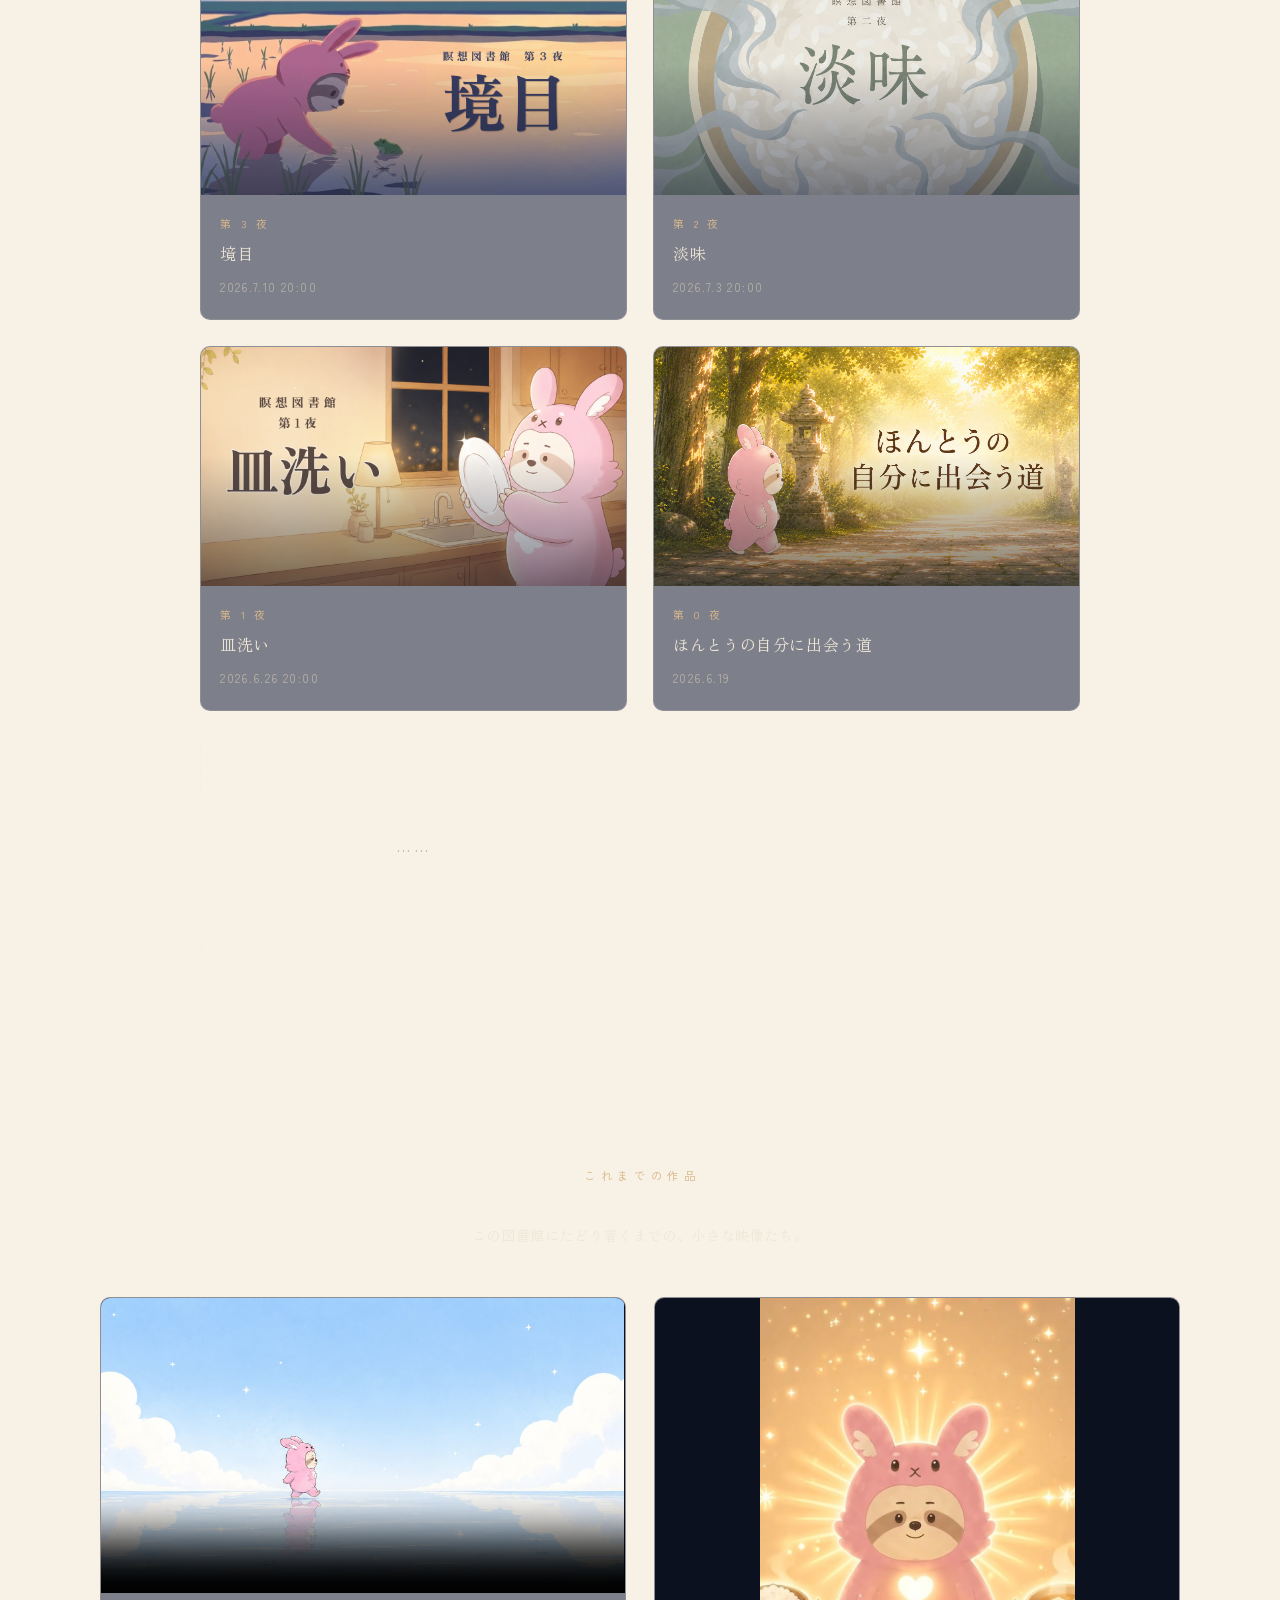
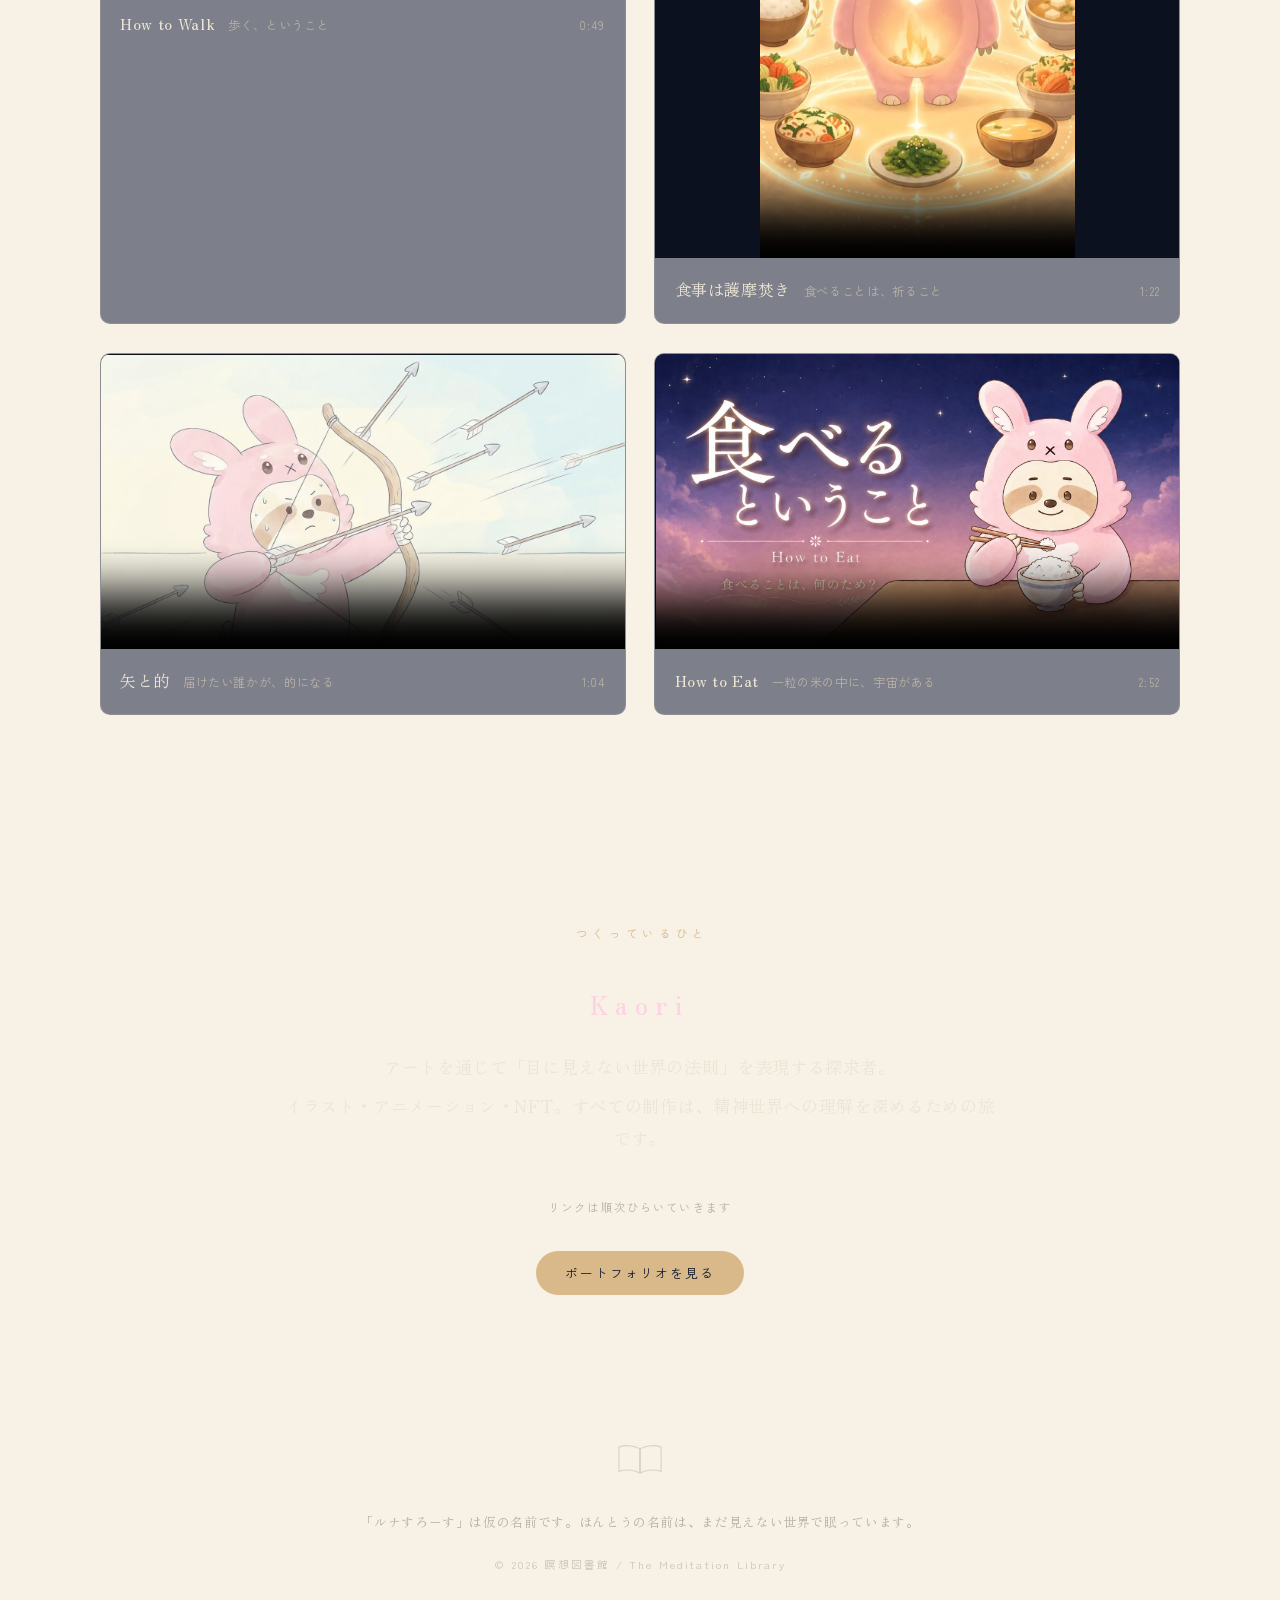
==== commit d2f2d55f: "絵本だなを常に8冊に保ち、あふれた分は畳んでおく config.js の shelfLimit（既定8）を超えた夜は棚から畳み、 「これまでの夜を、ひらく」ボタンひとつで全部出せるようにした。 消さず" ====
--- a/index.html
+++ b/index.html
@@ -155,6 +155,10 @@
       <p class="kicker gold" data-i18n="episodes.kicker">絵本だな</p>
       <p class="section-note" data-i18n="episodes.note">夜ごとに、一冊ずつ増えていきます。</p>
       <div class="episode-grid" id="episodeGrid"><!-- JSで生成 --></div>
+      <!-- 8冊を超えた分をしまう／出すボタン。冊数は config.js の shelfLimit -->
+      <div class="shelf-more" id="shelfMore" hidden>
+        <button type="button" class="shelf-toggle" id="shelfToggle" aria-expanded="false" aria-controls="episodeGrid"></button>
+      </div>
     </div>
   </section>
 
--- a/assets/css/style.css
+++ b/assets/css/style.css
@@ -367,6 +367,18 @@
 .episode-card.placeholder span {
   font-family: var(--serif); color: var(--moon-soft); letter-spacing: .3em; font-size: .85rem;
 }
+/* 棚に出しきらない夜（消さずに畳んでおく） */
+.episode-card.is-tucked { display: none; }
+.shelf-more { text-align: center; margin-top: 2rem; }
+.shelf-more[hidden] { display: none; }
+.shelf-toggle {
+  background: none; cursor: pointer;
+  font-family: var(--serif); font-size: .8rem; letter-spacing: .2em;
+  color: var(--moon-soft); border: 1px solid rgba(236,228,212,.24);
+  border-radius: 999px; padding: .6rem 1.7rem;
+  transition: border-color .3s, color .3s;
+}
+.shelf-toggle:hover, .shelf-toggle:focus-visible { border-color: var(--gold); color: var(--gold); }
 
 /* ---------- ショーリール ---------- */
 .showreel { color: var(--moon); }
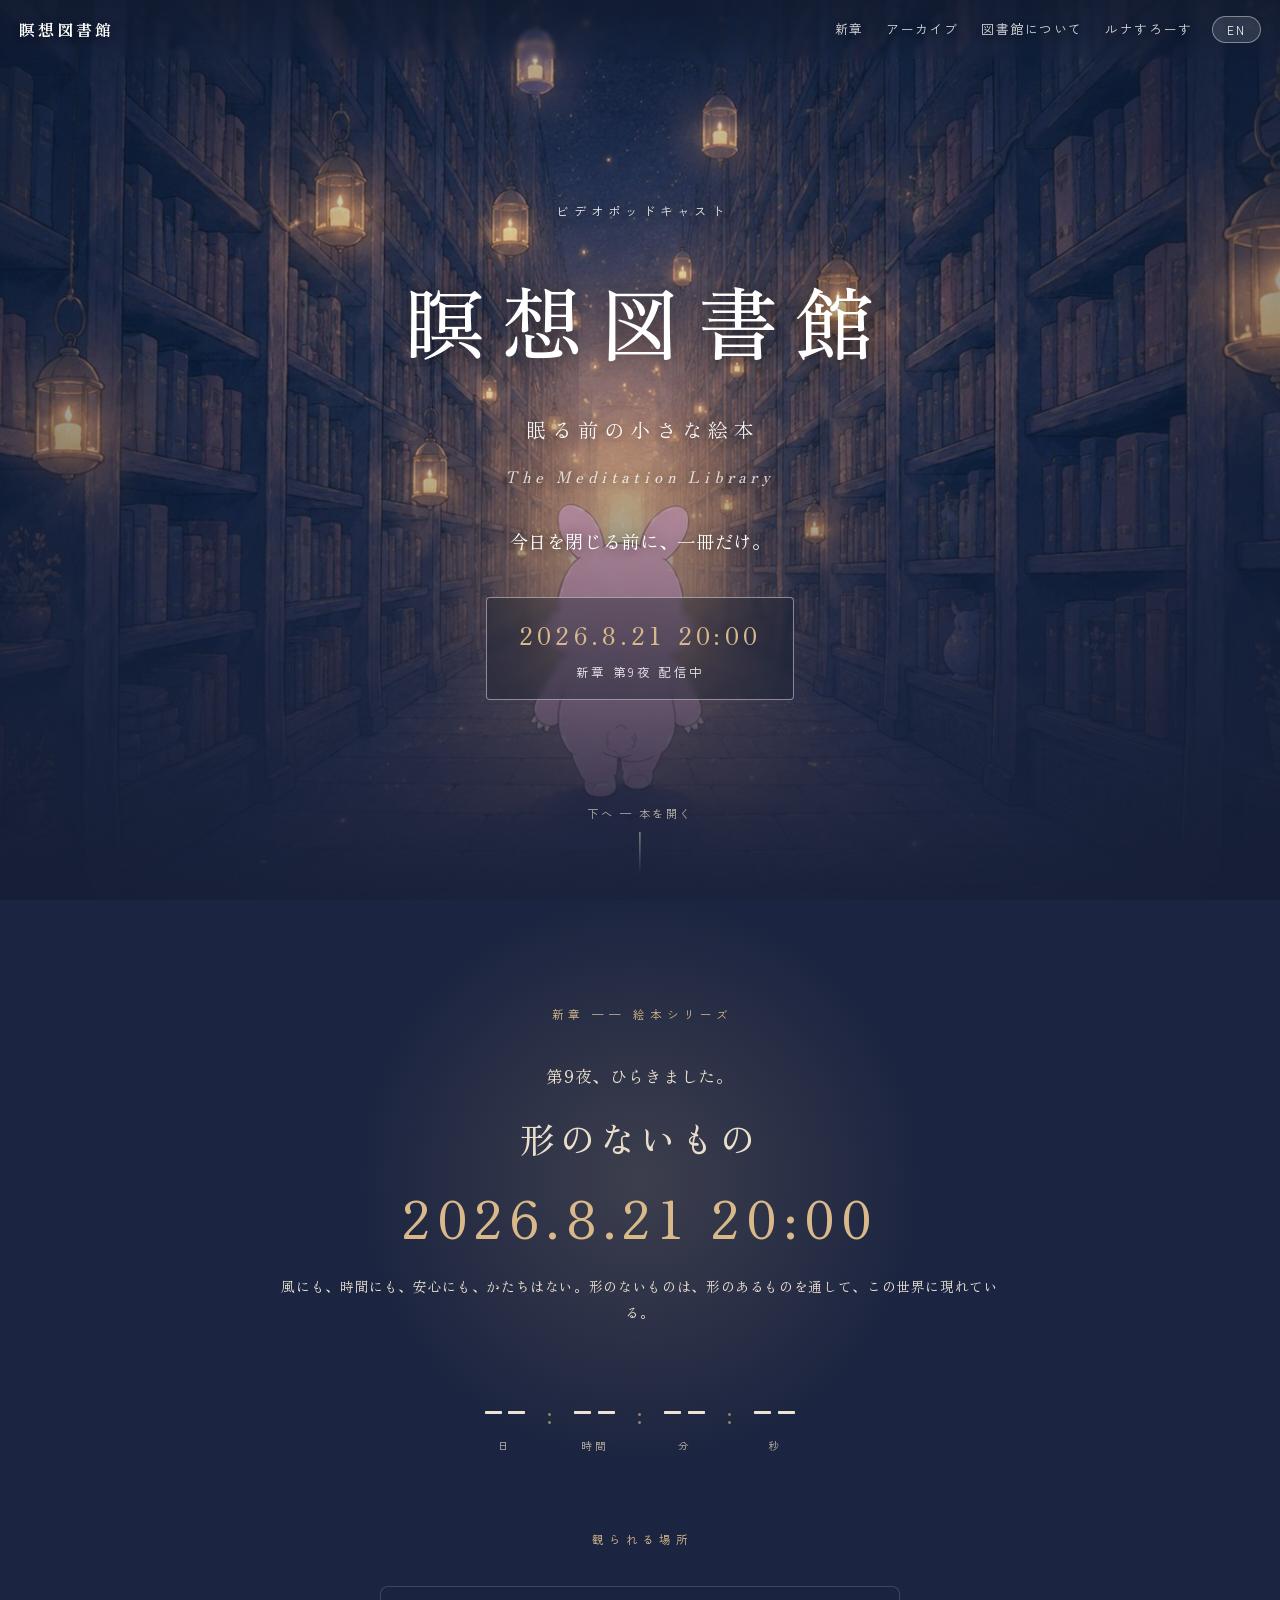
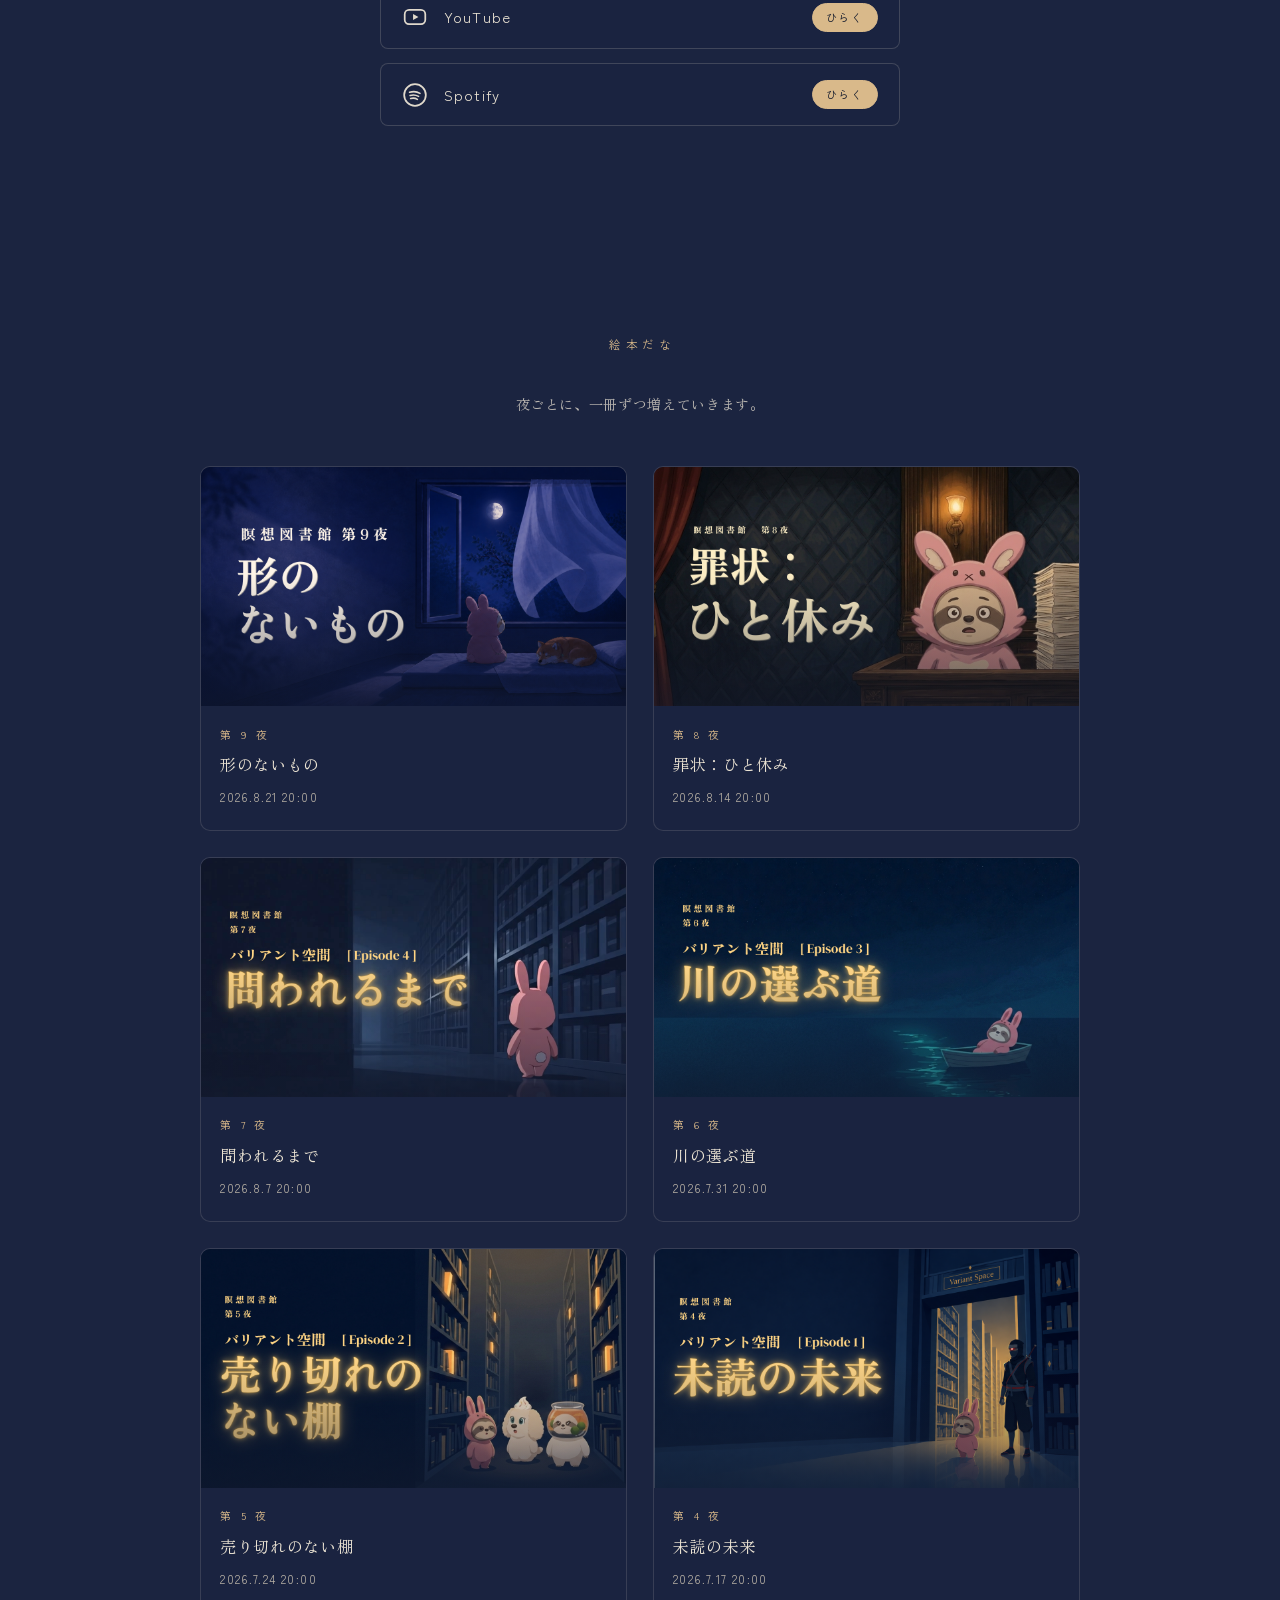
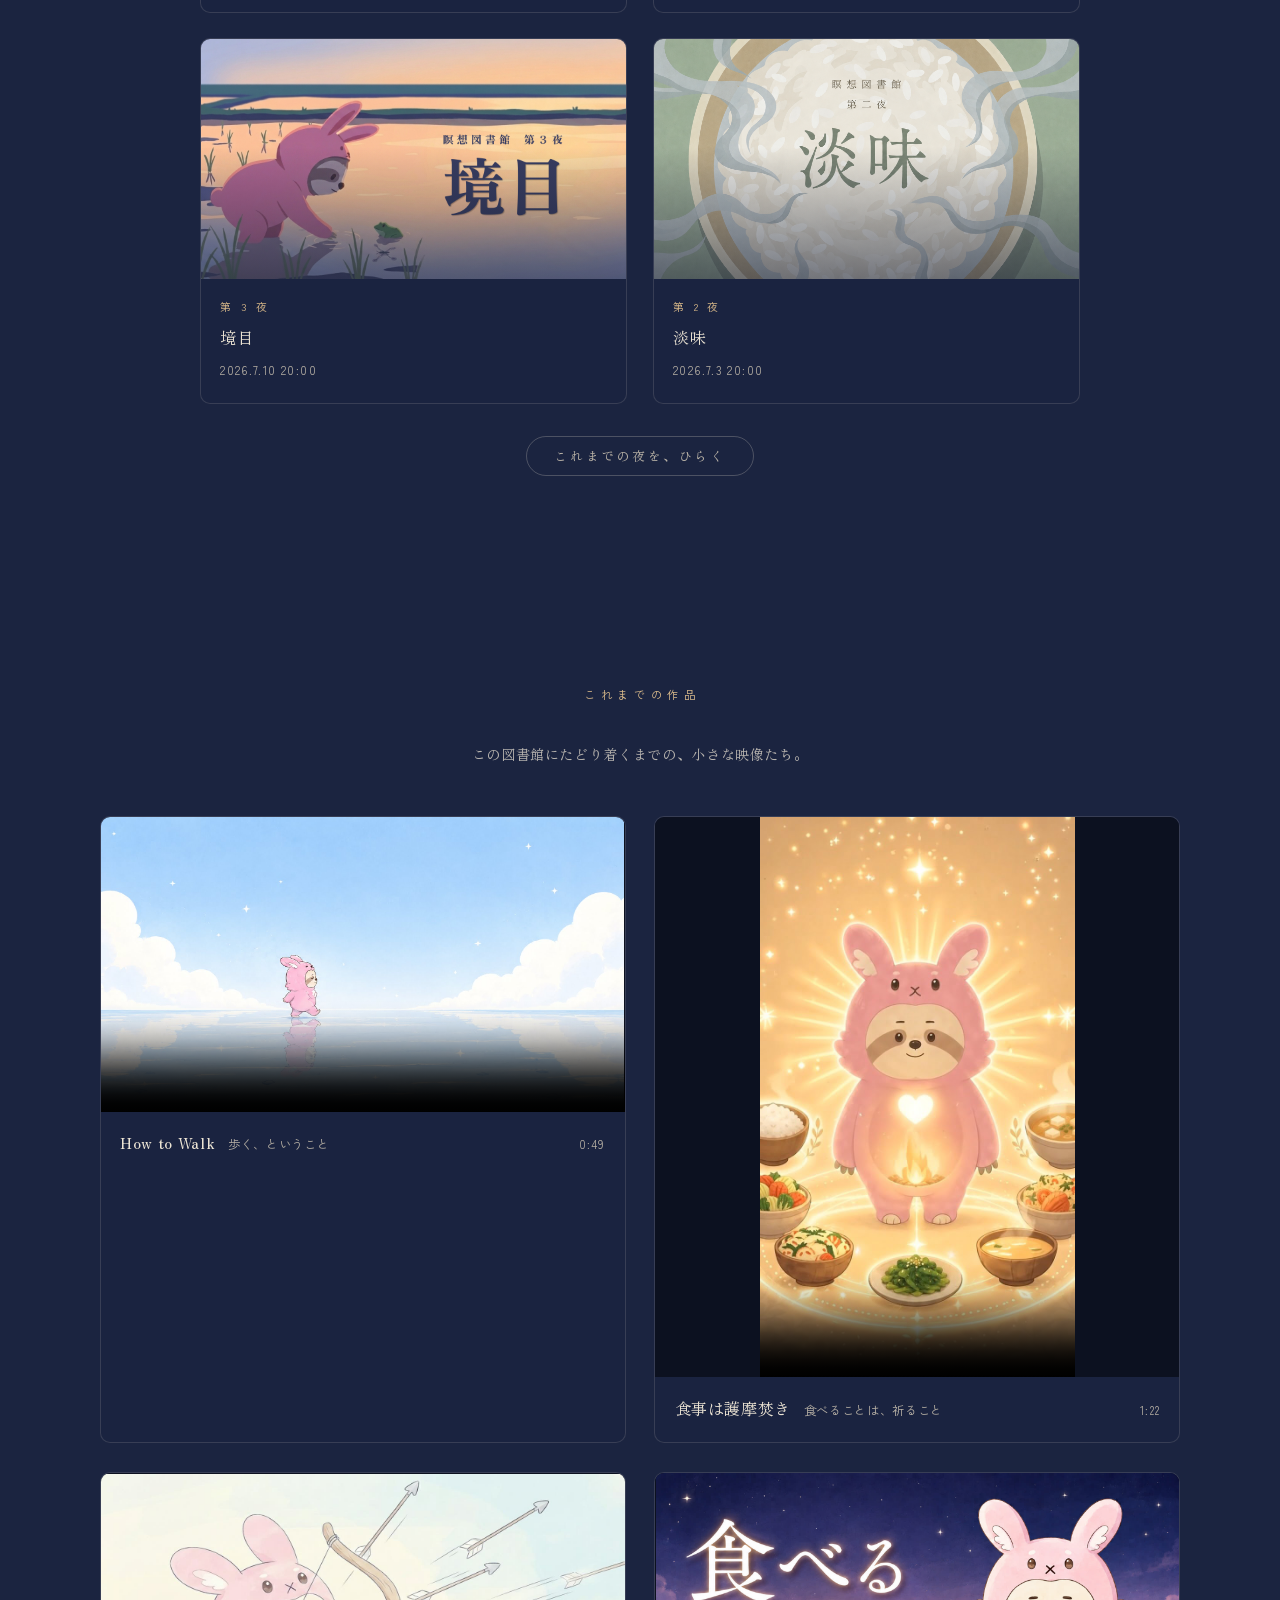
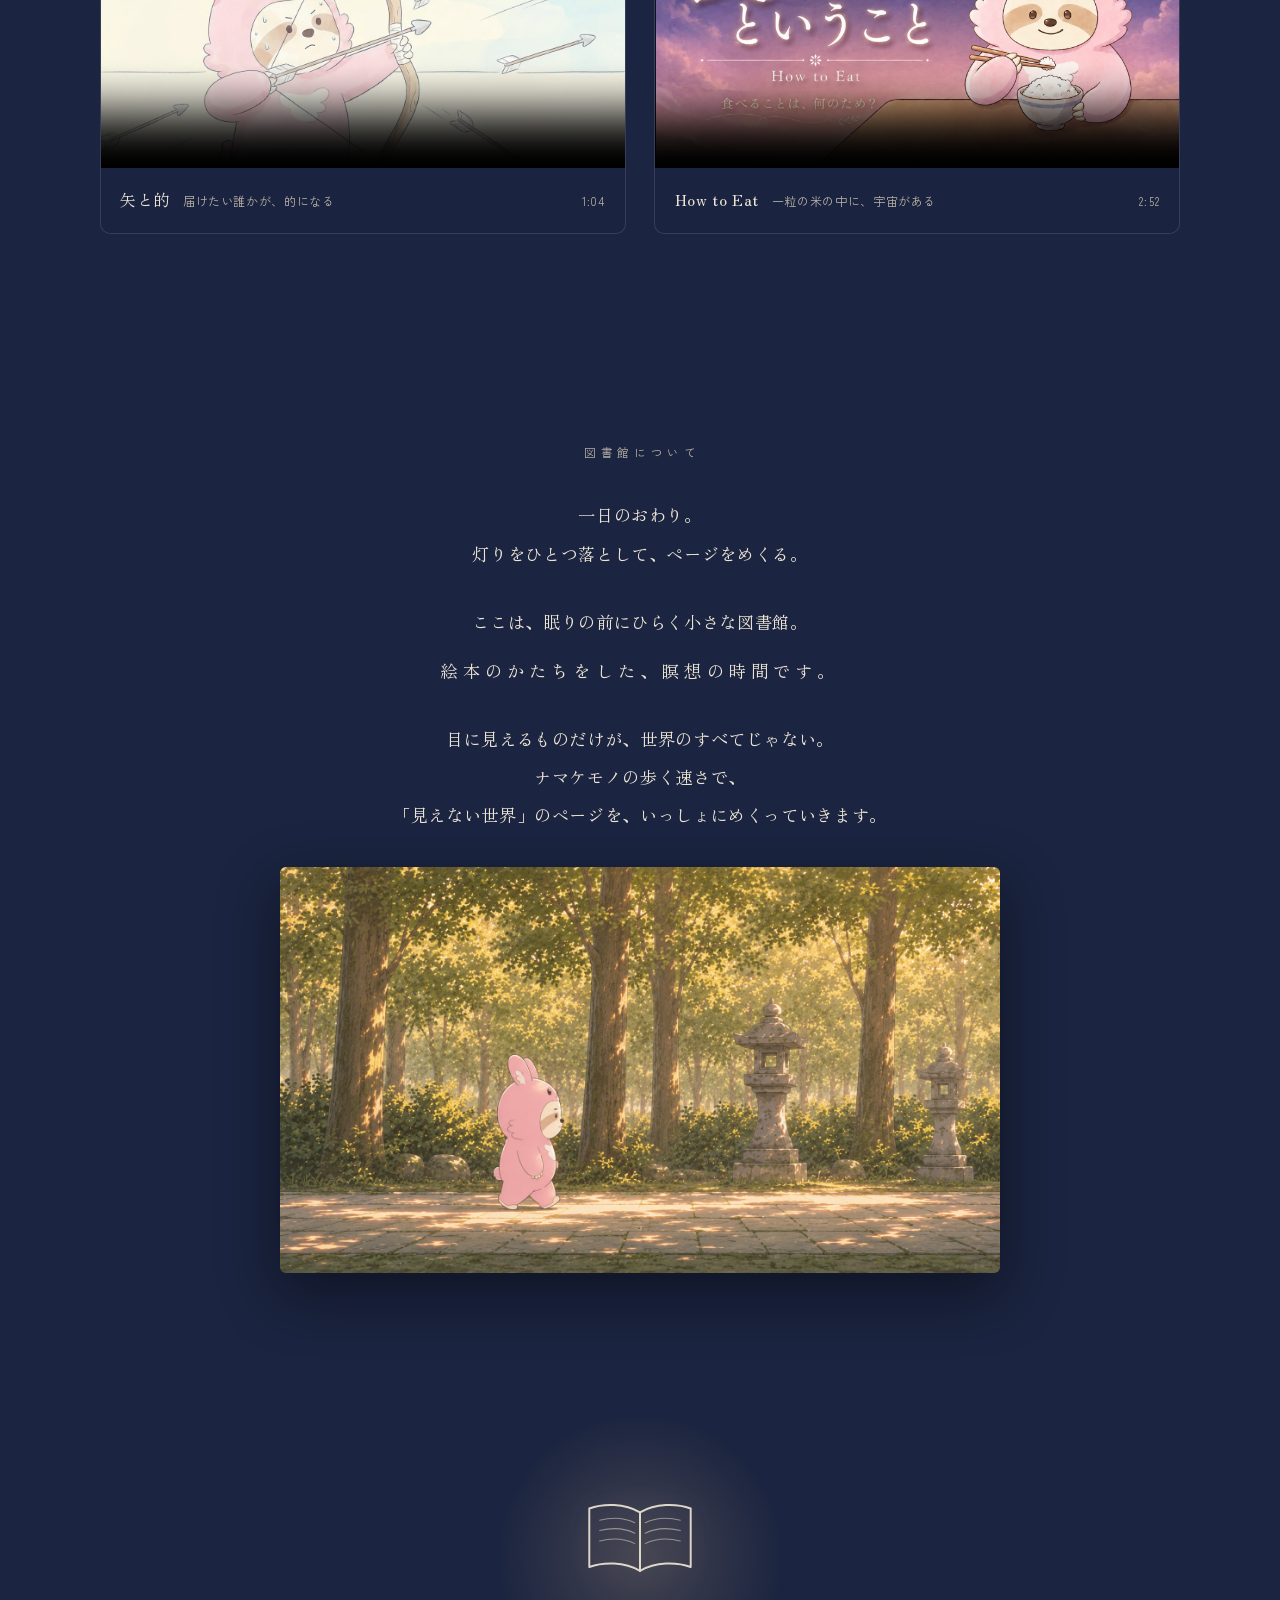
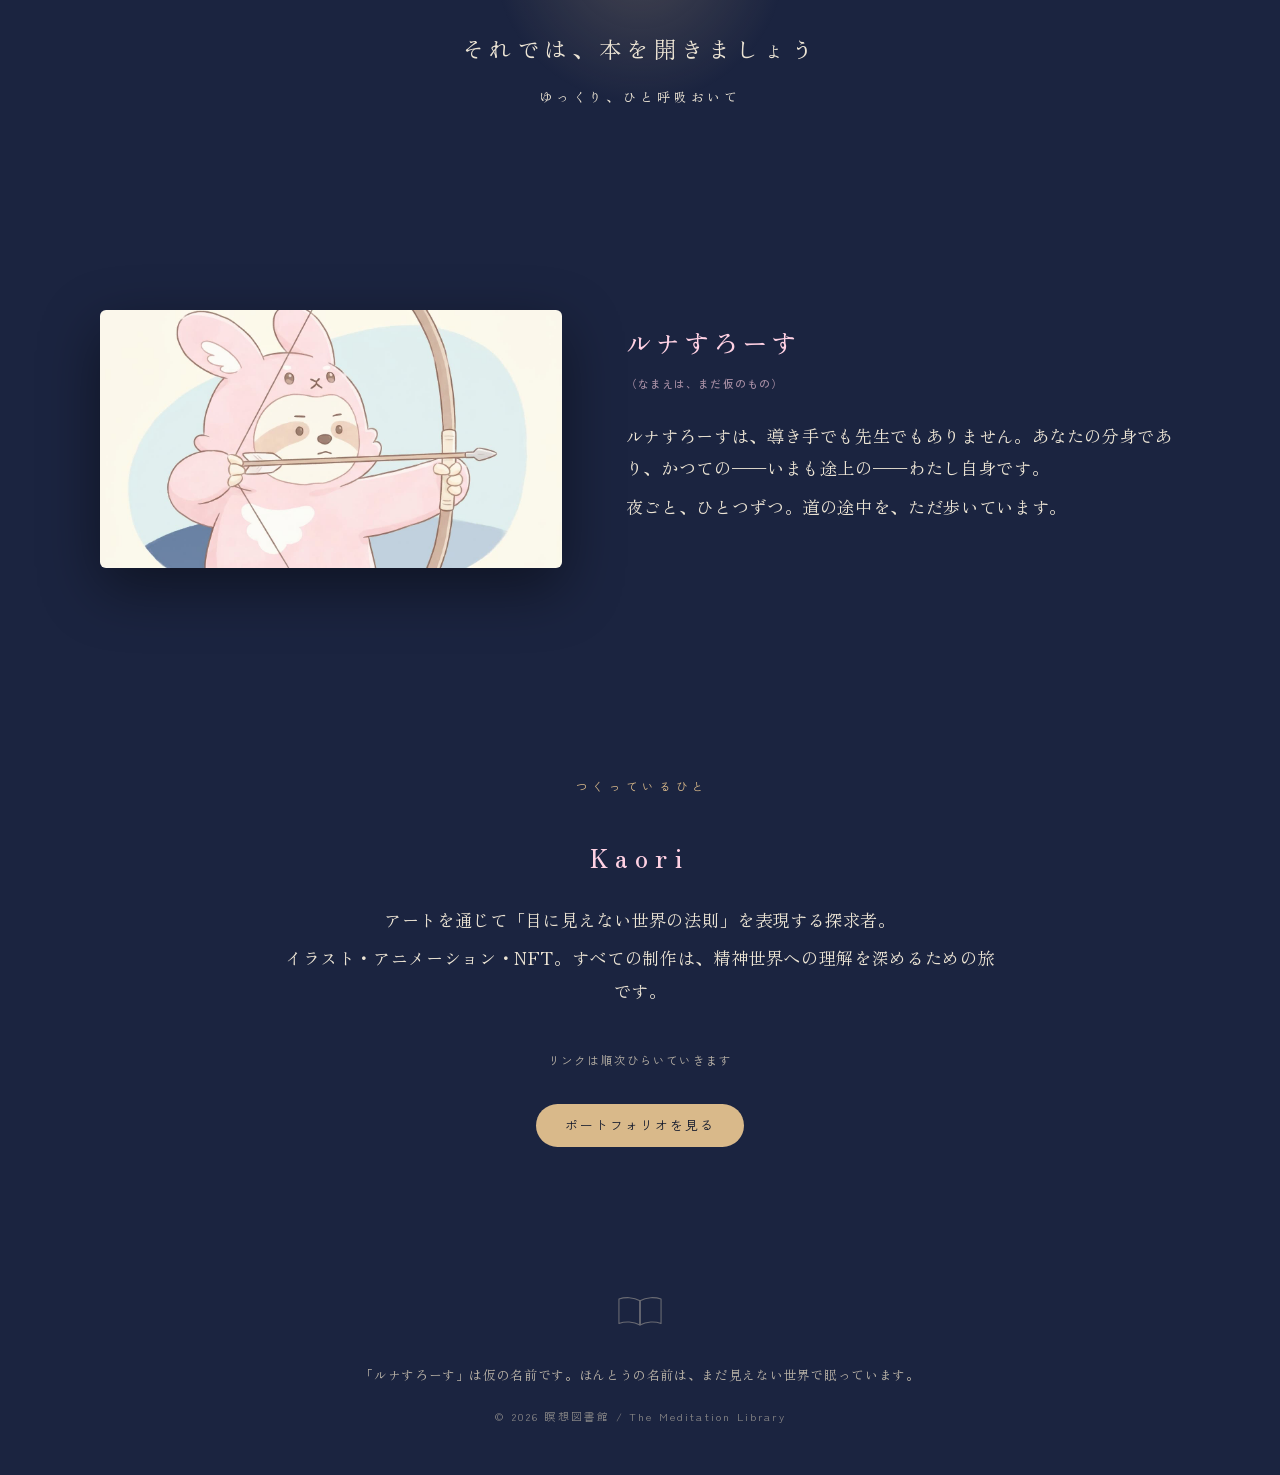
==== commit e3ac4987: "新章を上へ、図書館について・ルナすろーすを下へ並べ替え 再訪の人がいちばん見たいのは最新の夜なので、ヒーローの次に新章の カウントダウンが来るようにした。並びは   ヒーロー → 新章 → 絵本だな " ====
--- a/index.html
+++ b/index.html
@@ -29,10 +29,10 @@
 <header class="site-header">
   <a class="brand" href="#top">瞑想図書館</a>
   <nav class="nav">
+    <a href="#premiere" data-i18n="nav.shincho">新章</a>
+    <a href="#archive" data-i18n="nav.archive">アーカイブ</a>
     <a href="#concept" data-i18n="nav.concept">図書館について</a>
     <a href="#luna" data-i18n="nav.luna">ルナすろーす</a>
-    <a href="#premiere" data-i18n="nav.shincho">新章</a>
-    <a href="#archive" data-i18n="nav.archive">アーカイブ</a>
   </nav>
   <button class="lang-toggle" id="langToggle" data-i18n="lang.toggle">EN</button>
 </header>
@@ -54,14 +54,63 @@
         <span class="hero-ep" id="heroEp"></span>
       </p>
     </div>
-    <a class="scroll-cue" href="#concept">
+    <a class="scroll-cue" href="#premiere">
       <span data-i18n="hero.scroll">下へ — 本を開く</span>
       <span class="scroll-line"></span>
     </a>
   </section>
 
+  <!-- ═══════════ 新章 ── 絵本シリーズ（カウントダウン） ═══════════ -->
+  <section class="section premiere" id="premiere" data-zone="night">
+    <div class="premiere-glow" aria-hidden="true"></div>
+    <div class="container narrow center">
+      <p class="kicker gold" data-i18n="premiere.kicker">新章 ── 絵本シリーズ</p>
+      <p class="premiere-lead reveal" id="premiereLead"></p>
+      <h2 class="premiere-eptitle" id="premiereEpTitle"></h2>
+      <p class="premiere-date" id="premiereDate"></p>
+      <p class="premiere-note reveal" id="premiereNote"></p>
+
+      <div class="countdown" id="countdown" role="timer">
+        <div class="cd-unit"><span class="cd-num" id="cdDays">--</span><span class="cd-label" data-i18n="cd.days">日</span></div>
+        <div class="cd-sep">:</div>
+        <div class="cd-unit"><span class="cd-num" id="cdHours">--</span><span class="cd-label" data-i18n="cd.hours">時間</span></div>
+        <div class="cd-sep">:</div>
+        <div class="cd-unit"><span class="cd-num" id="cdMins">--</span><span class="cd-label" data-i18n="cd.mins">分</span></div>
+        <div class="cd-sep">:</div>
+        <div class="cd-unit"><span class="cd-num" id="cdSecs">--</span><span class="cd-label" data-i18n="cd.secs">秒</span></div>
+      </div>
+      <p class="premiere-live" id="premiereLive" data-i18n="premiere.live" hidden>新章が、はじまりました</p>
+
+      <!-- 観られる場所 -->
+      <p class="kicker gold listen-kicker" data-i18n="listen.kicker">観られる場所</p>
+      <div class="listen-grid" id="listenGrid"><!-- JSで生成 --></div>
+    </div>
+  </section>
+
+  <!-- ═══════════ 絵本だな ═══════════ -->
+  <section class="section episodes" id="episodes" data-zone="night">
+    <div class="container">
+      <p class="kicker gold" data-i18n="episodes.kicker">絵本だな</p>
+      <p class="section-note" data-i18n="episodes.note">夜ごとに、一冊ずつ増えていきます。</p>
+      <div class="episode-grid" id="episodeGrid"><!-- JSで生成 --></div>
+      <!-- 8冊を超えた分をしまう／出すボタン。冊数は config.js の shelfLimit -->
+      <div class="shelf-more" id="shelfMore" hidden>
+        <button type="button" class="shelf-toggle" id="shelfToggle" aria-expanded="false" aria-controls="episodeGrid"></button>
+      </div>
+    </div>
+  </section>
+
+  <!-- ═══════════ これまでの作品（アーカイブ） ═══════════ -->
+  <section class="section showreel" id="archive" data-zone="night">
+    <div class="container">
+      <p class="kicker gold" data-i18n="archive.kicker">これまでの作品</p>
+      <p class="section-note" data-i18n="archive.note">この図書館にたどり着くまでの、小さな映像たち。</p>
+      <div class="reel-grid" id="reelGrid"><!-- JSで生成 --></div>
+    </div>
+  </section>
+
   <!-- ═══════════ 図書館について（入り口） ═══════════ -->
-  <section class="section concept" id="concept" data-zone="light">
+  <section class="section concept" id="concept" data-zone="night">
     <div class="container narrow">
       <p class="kicker" data-i18n="concept.kicker">図書館について</p>
       <div class="poem reveal">
@@ -84,7 +133,7 @@
   </section>
 
   <!-- ═══════════ 本を開く（演出） ═══════════ -->
-  <section class="openbook" id="openbook" data-zone="dusk">
+  <section class="openbook" id="openbook" data-zone="night">
     <div class="openbook-glow" aria-hidden="true"></div>
     <svg class="openbook-icon" viewBox="0 0 200 150" aria-hidden="true">
       <!-- 開いた本 -->
@@ -104,7 +153,7 @@
   </section>
 
   <!-- ═══════════ ルナすろーす（紹介） ═══════════ -->
-  <section class="section luna" id="luna" data-zone="dusk">
+  <section class="section luna" id="luna" data-zone="night">
     <div class="container split">
       <figure class="luna-fig reveal">
         <img src="assets/img/luna_closeup.jpg" alt="ルナすろーす" loading="lazy">
@@ -122,55 +171,6 @@
     </div>
   </section>
 
-  <!-- ═══════════ 新章 ── 絵本シリーズ（カウントダウン） ═══════════ -->
-  <section class="section premiere" id="premiere" data-zone="night">
-    <div class="premiere-glow" aria-hidden="true"></div>
-    <div class="container narrow center">
-      <p class="kicker gold" data-i18n="premiere.kicker">新章 ── 絵本シリーズ</p>
-      <p class="premiere-lead reveal" id="premiereLead"></p>
-      <h2 class="premiere-eptitle" id="premiereEpTitle"></h2>
-      <p class="premiere-date" id="premiereDate"></p>
-      <p class="premiere-note reveal" id="premiereNote"></p>
-
-      <div class="countdown" id="countdown" role="timer">
-        <div class="cd-unit"><span class="cd-num" id="cdDays">--</span><span class="cd-label" data-i18n="cd.days">日</span></div>
-        <div class="cd-sep">:</div>
-        <div class="cd-unit"><span class="cd-num" id="cdHours">--</span><span class="cd-label" data-i18n="cd.hours">時間</span></div>
-        <div class="cd-sep">:</div>
-        <div class="cd-unit"><span class="cd-num" id="cdMins">--</span><span class="cd-label" data-i18n="cd.mins">分</span></div>
-        <div class="cd-sep">:</div>
-        <div class="cd-unit"><span class="cd-num" id="cdSecs">--</span><span class="cd-label" data-i18n="cd.secs">秒</span></div>
-      </div>
-      <p class="premiere-live" id="premiereLive" data-i18n="premiere.live" hidden>新章が、はじまりました</p>
-
-      <!-- 観られる場所 -->
-      <p class="kicker gold listen-kicker" data-i18n="listen.kicker">観られる場所</p>
-      <div class="listen-grid" id="listenGrid"><!-- JSで生成 --></div>
-    </div>
-  </section>
-
-  <!-- ═══════════ 絵本だな ═══════════ -->
-  <section class="section episodes" id="episodes" data-zone="night">
-    <div class="container">
-      <p class="kicker gold" data-i18n="episodes.kicker">絵本だな</p>
-      <p class="section-note" data-i18n="episodes.note">夜ごとに、一冊ずつ増えていきます。</p>
-      <div class="episode-grid" id="episodeGrid"><!-- JSで生成 --></div>
-      <!-- 8冊を超えた分をしまう／出すボタン。冊数は config.js の shelfLimit -->
-      <div class="shelf-more" id="shelfMore" hidden>
-        <button type="button" class="shelf-toggle" id="shelfToggle" aria-expanded="false" aria-controls="episodeGrid"></button>
-      </div>
-    </div>
-  </section>
-
-  <!-- ═══════════ これまでの作品（アーカイブ） ═══════════ -->
-  <section class="section showreel" id="archive" data-zone="night">
-    <div class="container">
-      <p class="kicker gold" data-i18n="archive.kicker">これまでの作品</p>
-      <p class="section-note" data-i18n="archive.note">この図書館にたどり着くまでの、小さな映像たち。</p>
-      <div class="reel-grid" id="reelGrid"><!-- JSで生成 --></div>
-    </div>
-  </section>
-
   <!-- ═══════════ クリエイター＆通知 ═══════════ -->
   <section class="section creator" id="creator" data-zone="night">
     <div class="container narrow center">
--- a/assets/css/style.css
+++ b/assets/css/style.css
@@ -1,7 +1,9 @@
 /* =========================================================
    瞑想図書館 ── 眠る前の小さな絵本 / The Meditation Library
-   テーマ：「昼の図書館 → 本を開く → 眠りの夜へ」
-   スクロールとともに、生成り → 夕暮れ → 深い夜へ
+   テーマ：「眠りの夜の図書館」
+   ヒーローの下から夜がはじまり、スクロールとともに深くなる
+   （2026-08-20まで「生成り → 夕暮れ → 深い夜」だったが、
+     新章を上・図書館についてを下に並べ替えたため夜に統一した）
    ========================================================= */
 
 :root {
@@ -31,8 +33,8 @@
 
 body {
   font-family: var(--sans);
-  background: var(--cream); /* JSがスクロールで上書き */
-  color: var(--ink);
+  background: var(--night-2); /* JSがスクロールで上書き */
+  color: var(--moon);
   line-height: 1.9;
   letter-spacing: 0.04em;
   overflow-x: hidden;
@@ -114,7 +116,7 @@
   position: absolute; inset: 0;
   background:
     radial-gradient(ellipse at center 42%, rgba(19,26,45,0) 30%, rgba(19,26,45,.55) 100%),
-    linear-gradient(to bottom, rgba(19,26,45,.25), rgba(19,26,45,.1) 40%, rgba(247,241,230,.92) 99%);
+    linear-gradient(to bottom, rgba(19,26,45,.25), rgba(19,26,45,.1) 40%, rgba(27,36,64,.92) 99%);
 }
 .hero-inner { position: relative; z-index: 2; padding: 0 1.5rem; color: #fff; }
 .hero-kicker {
@@ -158,13 +160,13 @@
 .hero-ep { font-size: .78rem; letter-spacing: .26em; color: rgba(255,255,255,.9); }
 .scroll-cue {
   position: absolute; bottom: 1.6rem; left: 50%; transform: translateX(-50%);
-  z-index: 2; text-decoration: none; color: var(--ink-soft);
+  z-index: 2; text-decoration: none; color: var(--moon-soft);
   font-size: .7rem; letter-spacing: .22em;
   display: flex; flex-direction: column; align-items: center; gap: .5rem;
 }
 .scroll-line {
   width: 1px; height: 42px;
-  background: linear-gradient(to bottom, var(--ink-soft), transparent);
+  background: linear-gradient(to bottom, var(--moon-soft), transparent);
   animation: cueDrop 2.2s ease-in-out infinite;
 }
 @keyframes cueDrop {
@@ -181,7 +183,7 @@
 
 .kicker {
   font-size: .72rem; letter-spacing: .4em; text-indent: .4em;
-  color: var(--ink-soft); margin-bottom: 2.2rem; text-align: center;
+  color: var(--moon-soft); margin-bottom: 2.2rem; text-align: center;
 }
 .kicker.gold { color: var(--gold); }
 .h2 { font-family: var(--serif); font-weight: 500; font-size: 1.6rem; letter-spacing: .12em; }
@@ -203,7 +205,7 @@
 .concept { text-align: center; }
 .concept-fig img {
   border-radius: 6px; margin: 1rem auto 0;
-  box-shadow: 0 18px 50px rgba(91,76,66,.25);
+  box-shadow: 0 20px 60px rgba(0,0,0,.45);
 }
 
 /* ---------- 本を開く（演出） ---------- */
@@ -360,13 +362,6 @@
   border-radius: 999px; padding: .18rem .8rem;
 }
 .episode-card.is-live .episode-badge { background: var(--gold); color: var(--night); }
-.episode-card.placeholder {
-  display: flex; align-items: center; justify-content: center;
-  min-height: 220px; border-style: dashed; background: transparent;
-}
-.episode-card.placeholder span {
-  font-family: var(--serif); color: var(--moon-soft); letter-spacing: .3em; font-size: .85rem;
-}
 /* 棚に出しきらない夜（消さずに畳んでおく） */
 .episode-card.is-tucked { display: none; }
 .shelf-more { text-align: center; margin-top: 2rem; }
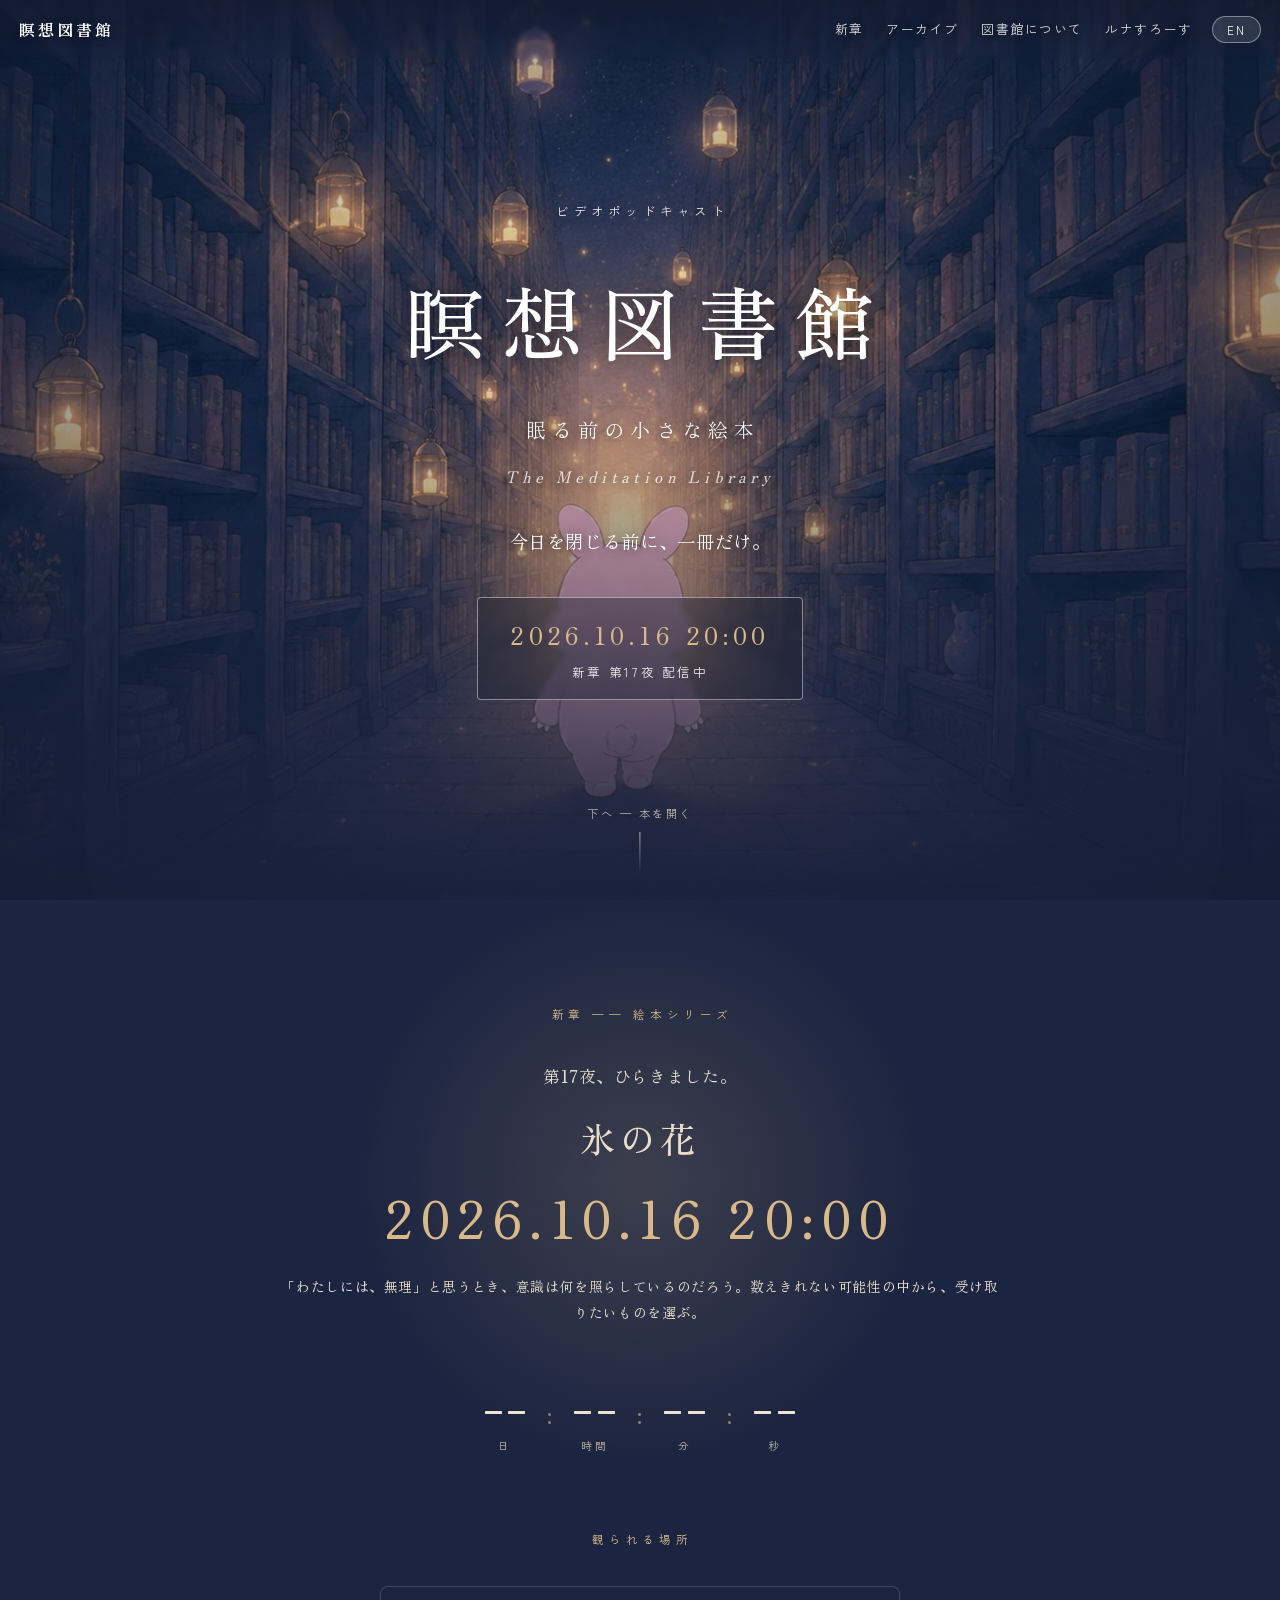
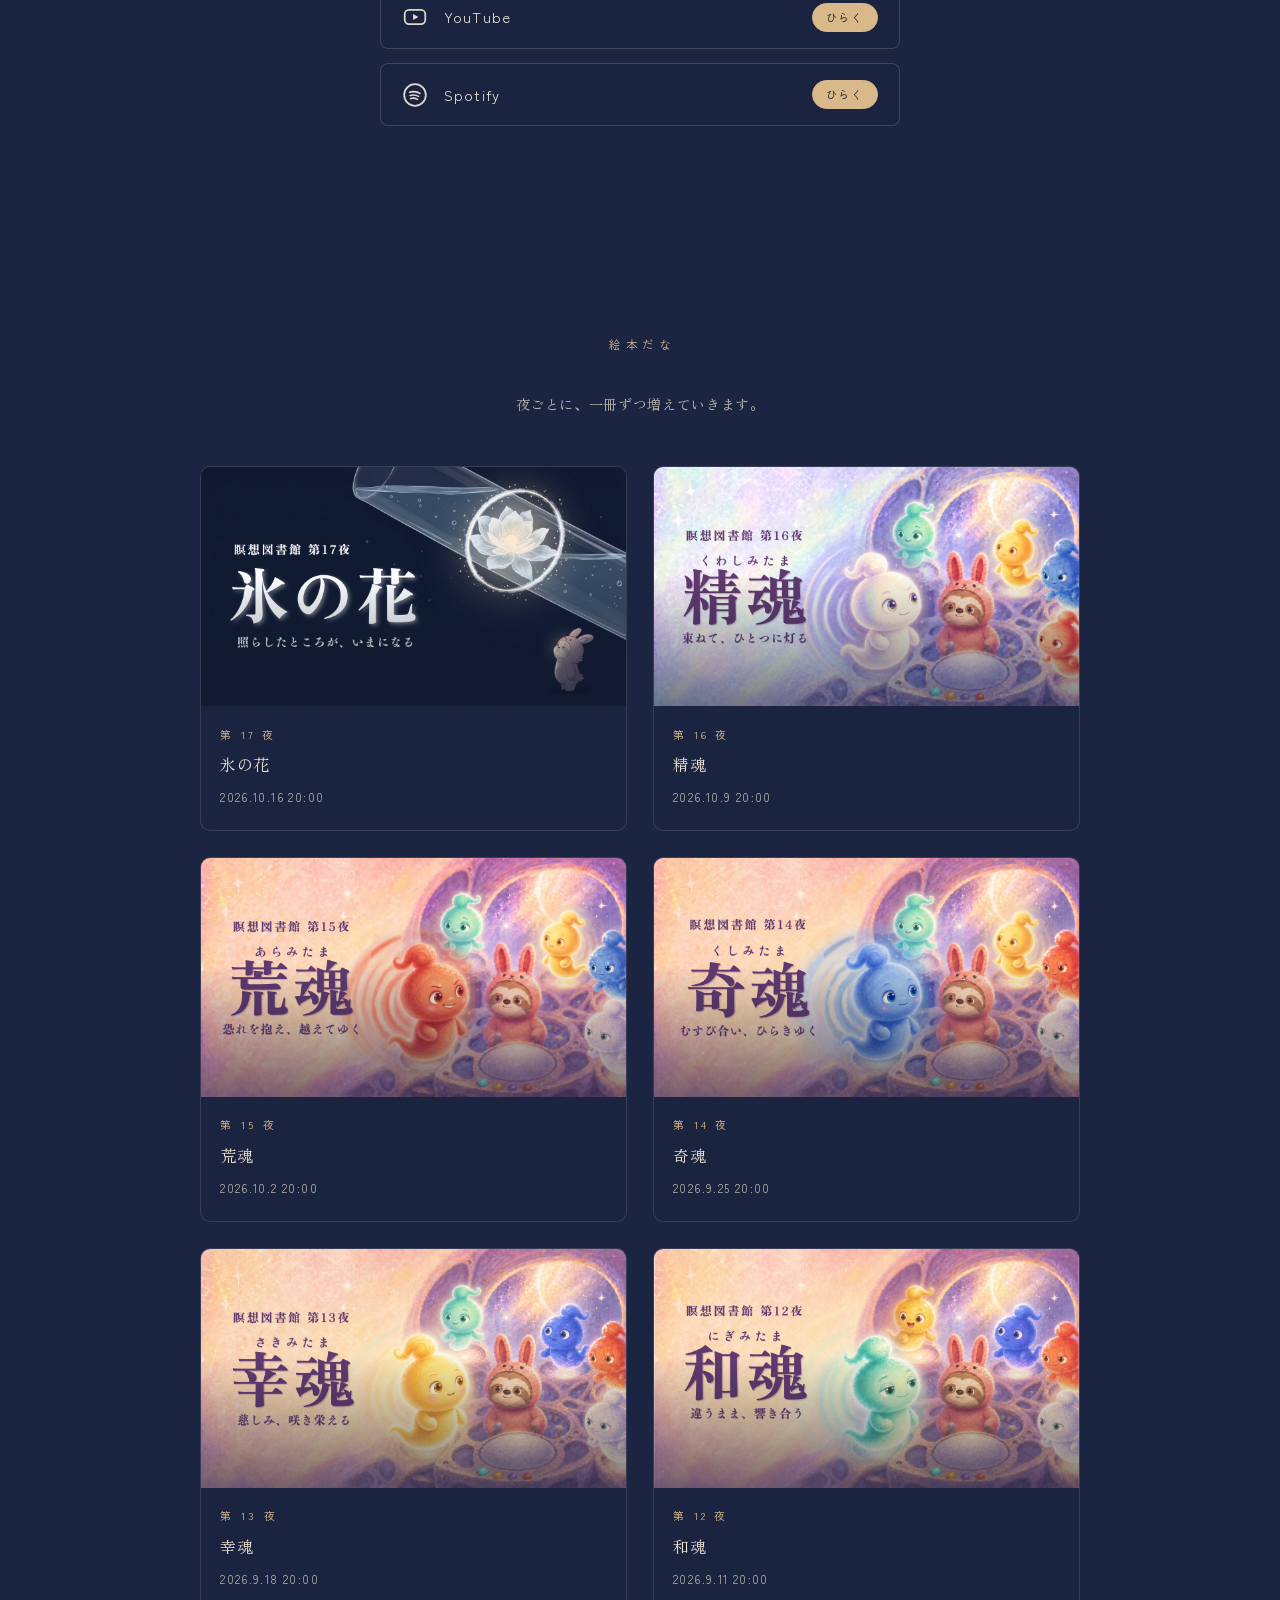
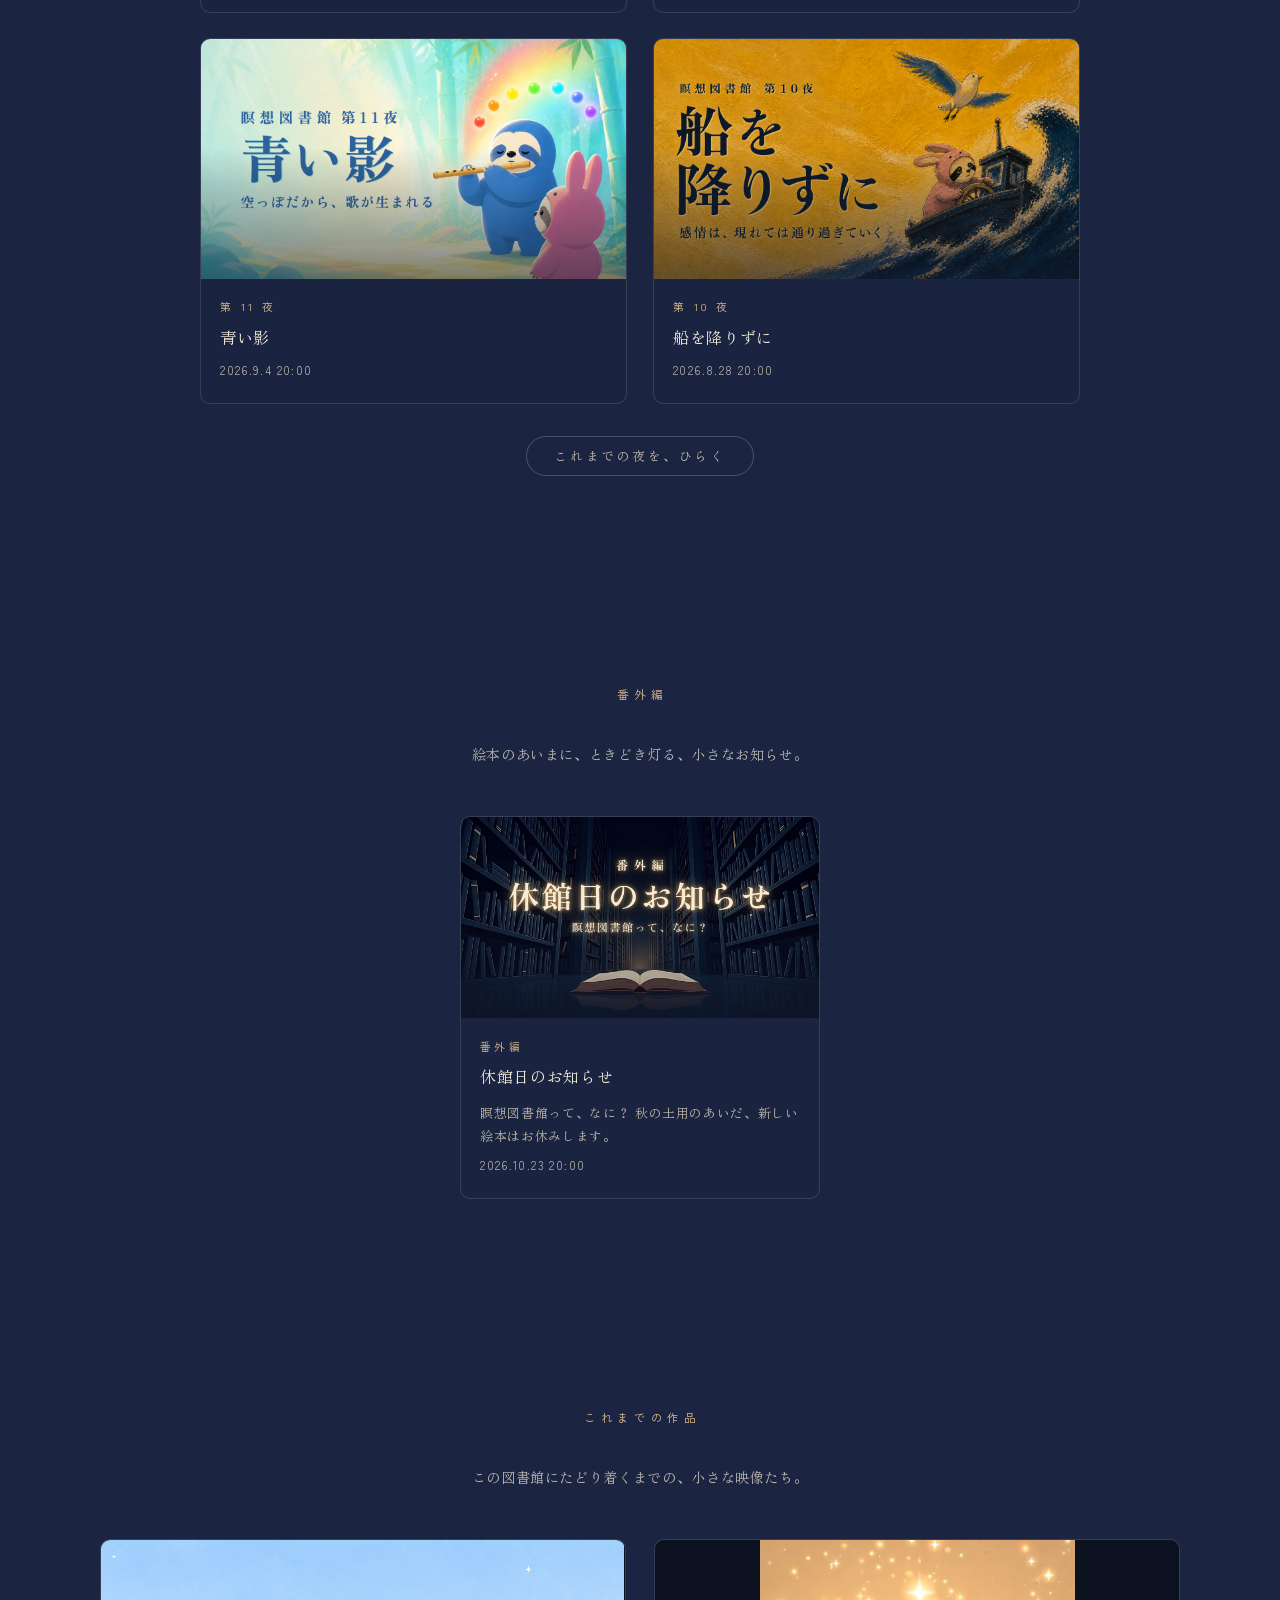
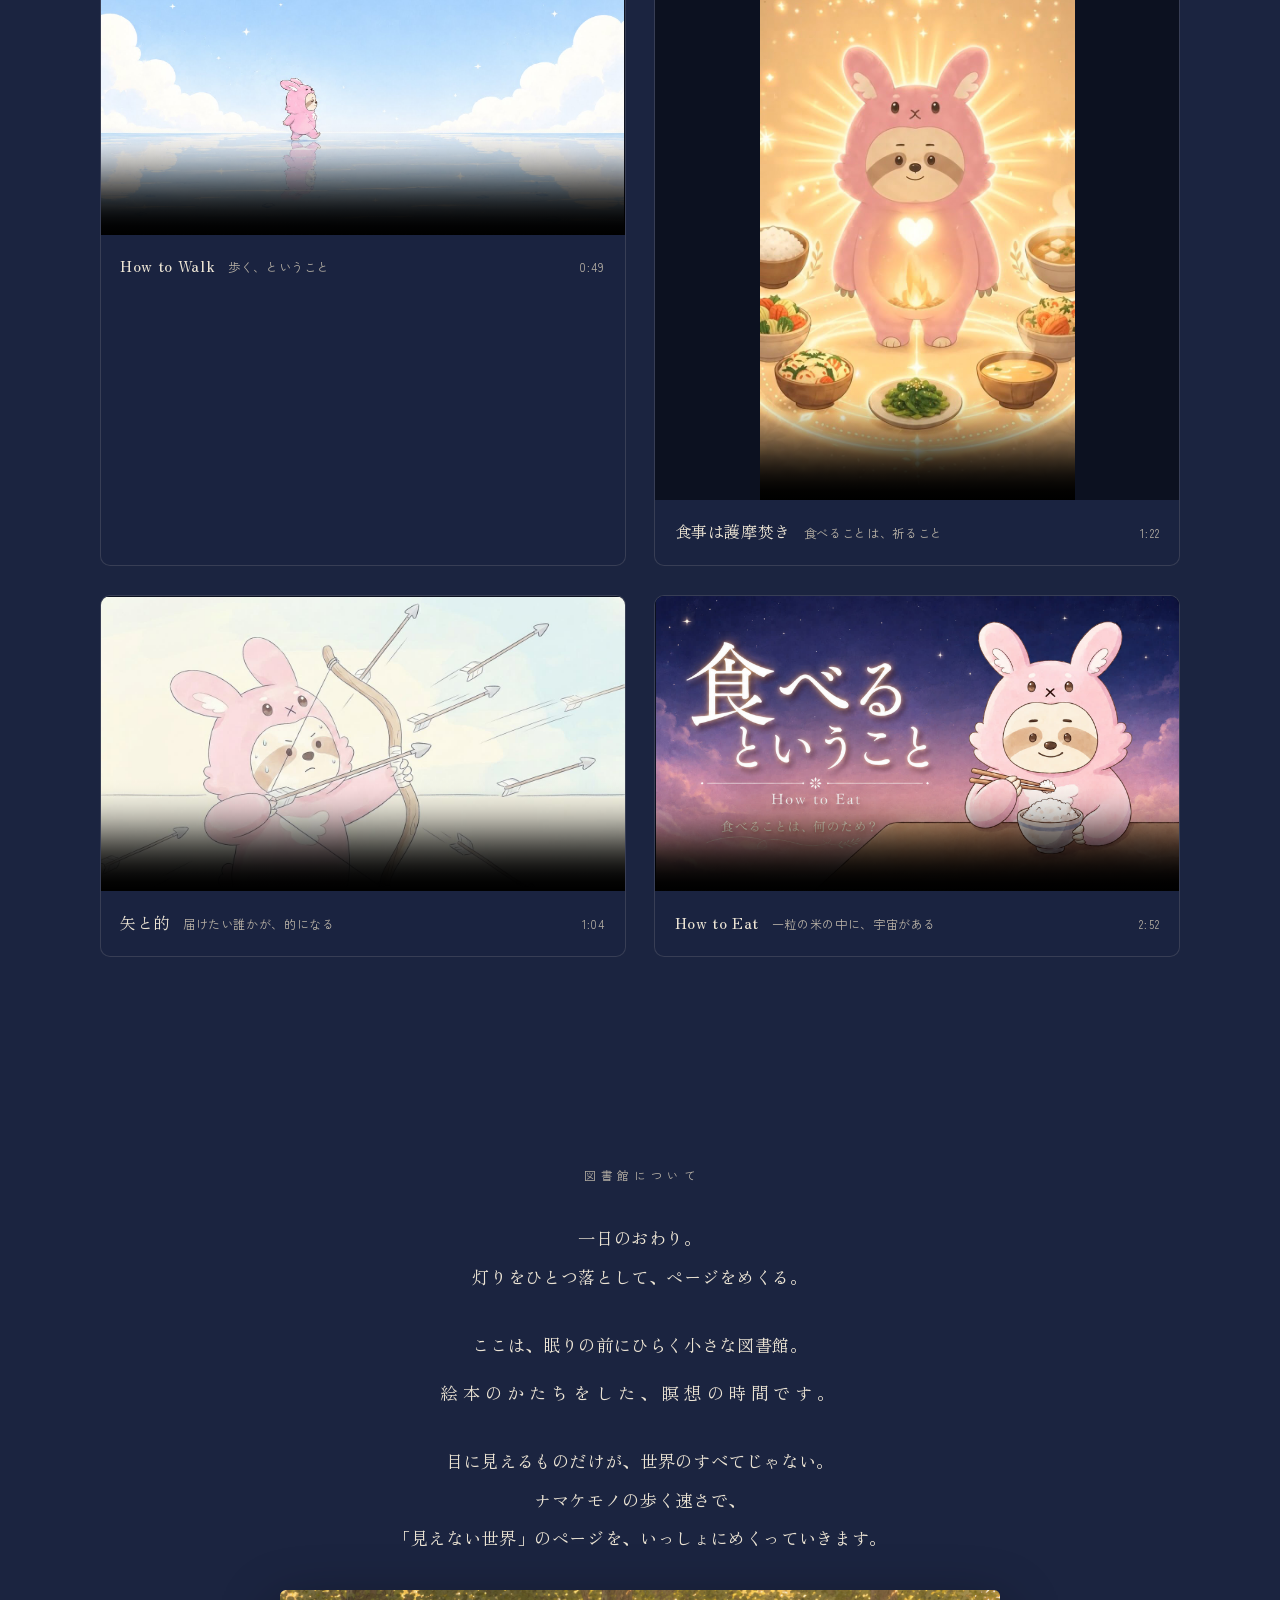
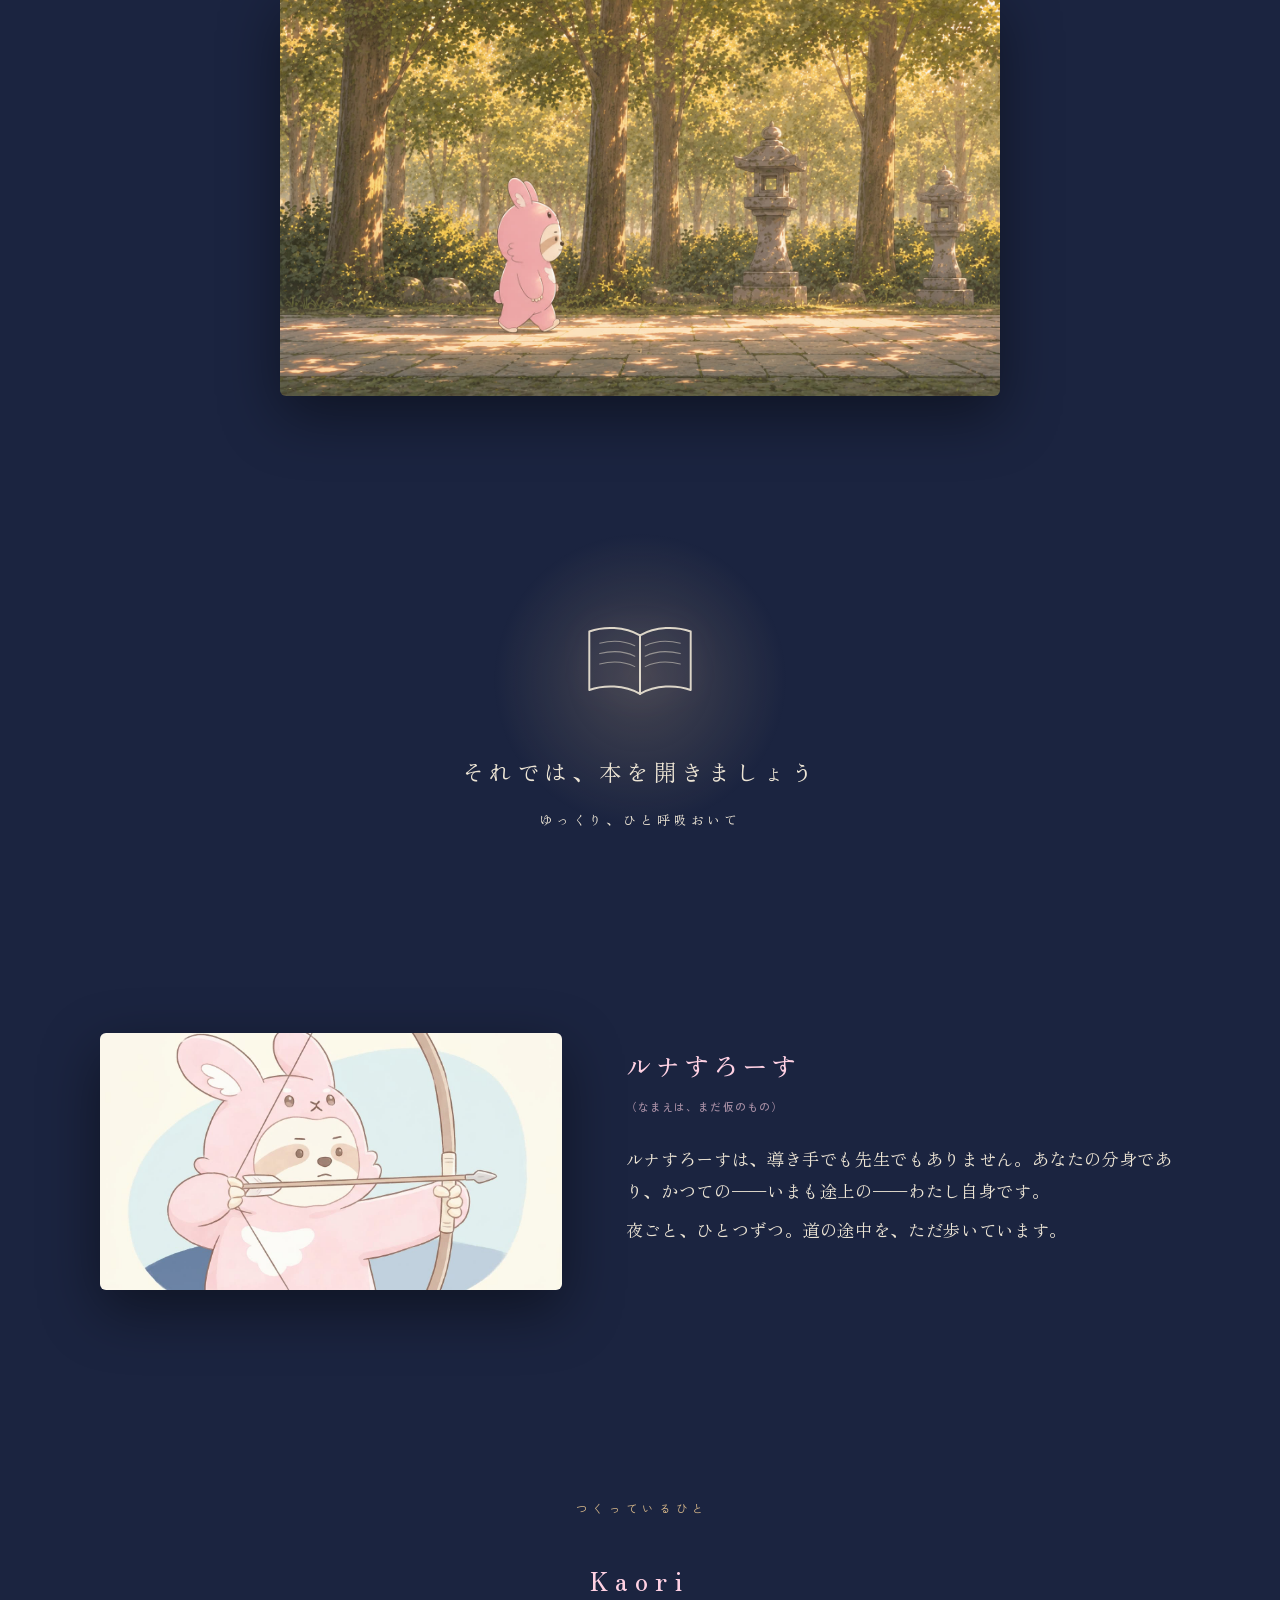
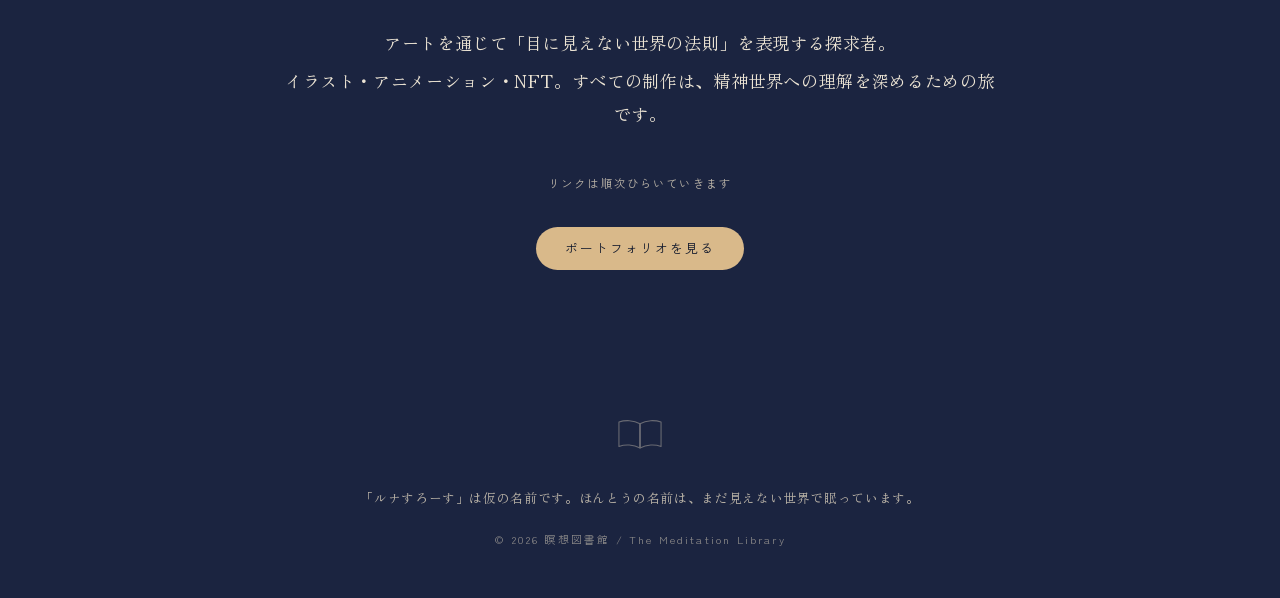
==== commit e23778eb: "番外編の棚を新設し「休館日のお知らせ」を追加 絵本だなの下・これまでの作品の上に、夜数に入らない回の棚を置く。 config.js の specials が空なら棚ごと非表示。トップとカウントダウンは" ====
--- a/index.html
+++ b/index.html
@@ -100,6 +100,15 @@
     </div>
   </section>
 
+  <!-- ═══════════ 番外編（夜数に入らない回。config.js の specials が空なら非表示） ═══════════ -->
+  <section class="section specials" id="specials" data-zone="night" hidden>
+    <div class="container">
+      <p class="kicker gold" data-i18n="specials.kicker">番外編</p>
+      <p class="section-note" data-i18n="specials.note">絵本のあいまに、ときどき灯る、小さなお知らせ。</p>
+      <div class="episode-grid specials-grid" id="specialsGrid"><!-- JSで生成 --></div>
+    </div>
+  </section>
+
   <!-- ═══════════ これまでの作品（アーカイブ） ═══════════ -->
   <section class="section showreel" id="archive" data-zone="night">
     <div class="container">
--- a/assets/css/style.css
+++ b/assets/css/style.css
@@ -375,6 +375,19 @@
 }
 .shelf-toggle:hover, .shelf-toggle:focus-visible { border-color: var(--gold); color: var(--gold); }
 
+/* ---------- 番外編（絵本だなと同じカードを、別の棚に） ---------- */
+.specials { color: var(--moon); }
+.specials[hidden] { display: none; }
+/* 件数が少なくても左に寄らず、中央に並ぶように（auto-fit で空の列をつくらない） */
+.specials-grid {
+  grid-template-columns: repeat(auto-fit, minmax(min(280px, 100%), 360px));
+  justify-content: center;
+}
+.special-note {
+  font-family: var(--serif); font-size: .8rem; line-height: 1.8;
+  color: var(--moon-soft); margin-top: .6rem;
+}
+
 /* ---------- ショーリール ---------- */
 .showreel { color: var(--moon); }
 .reel-grid {
